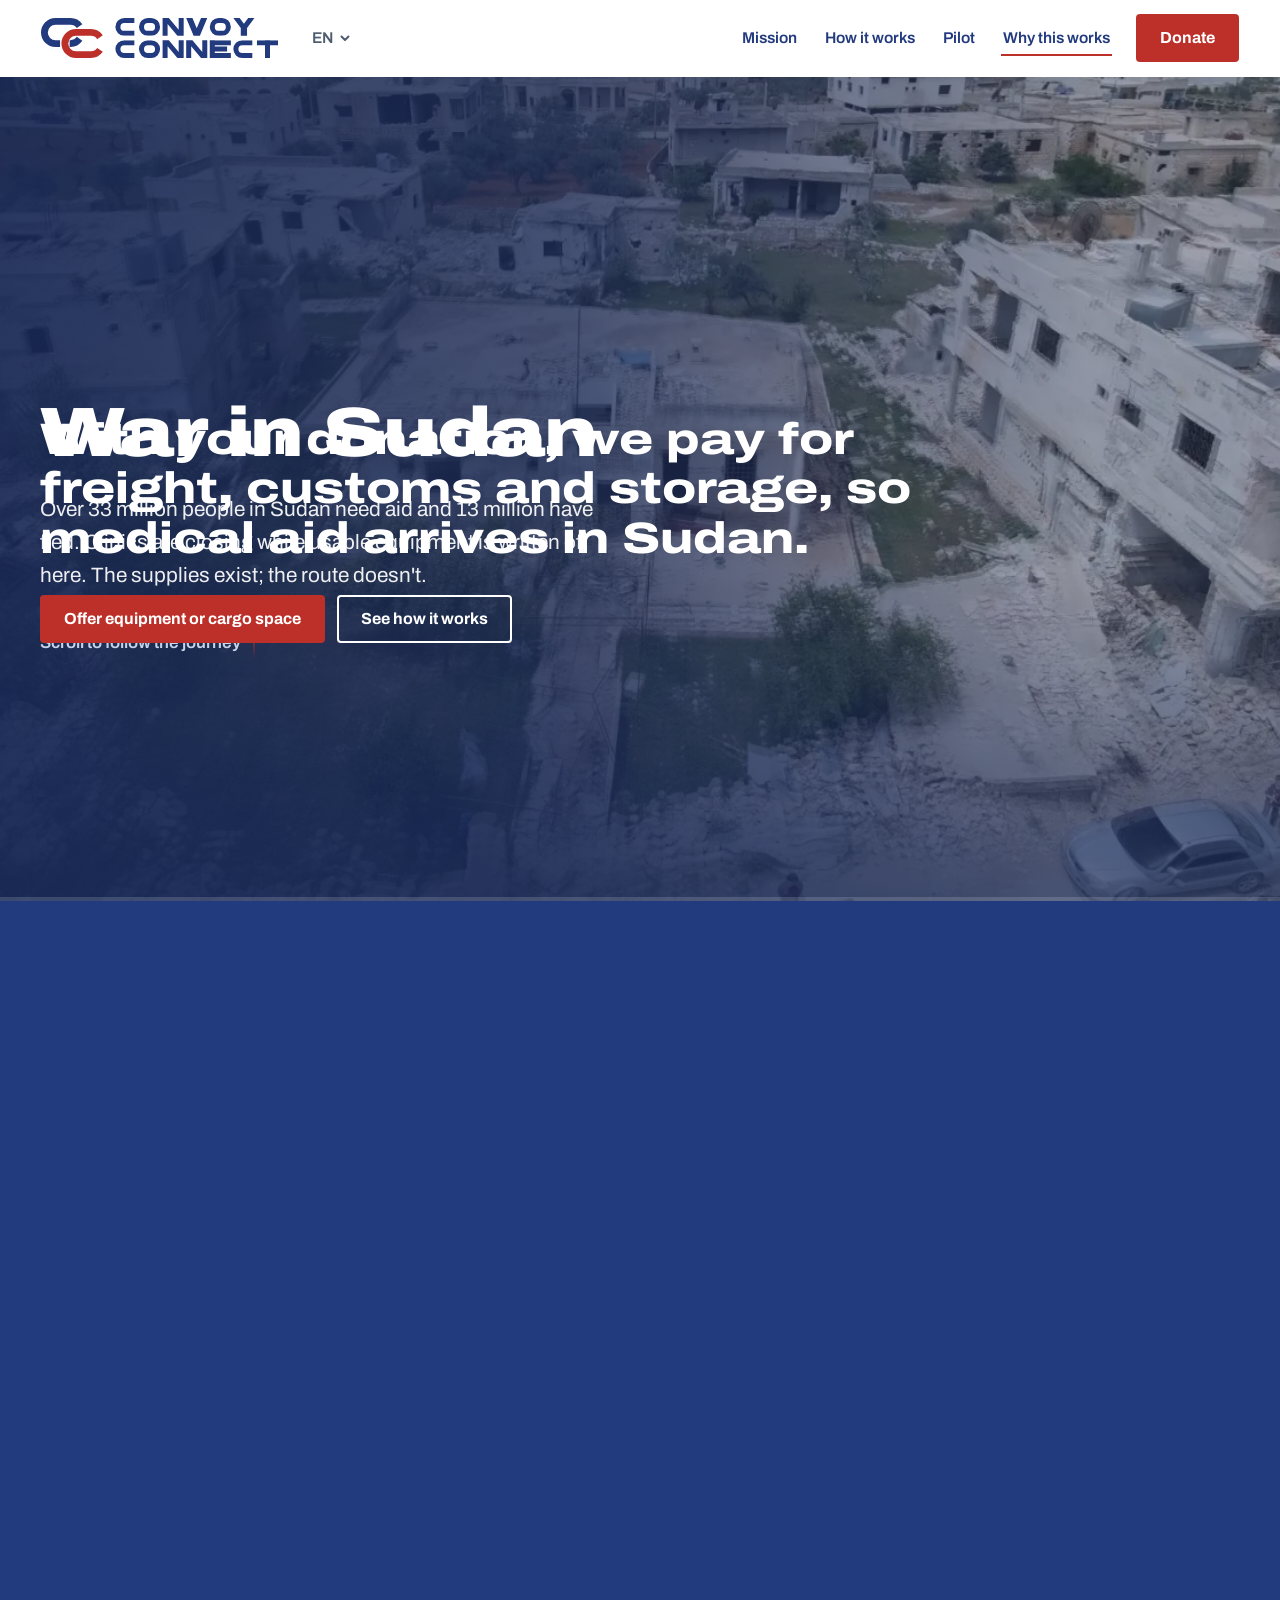
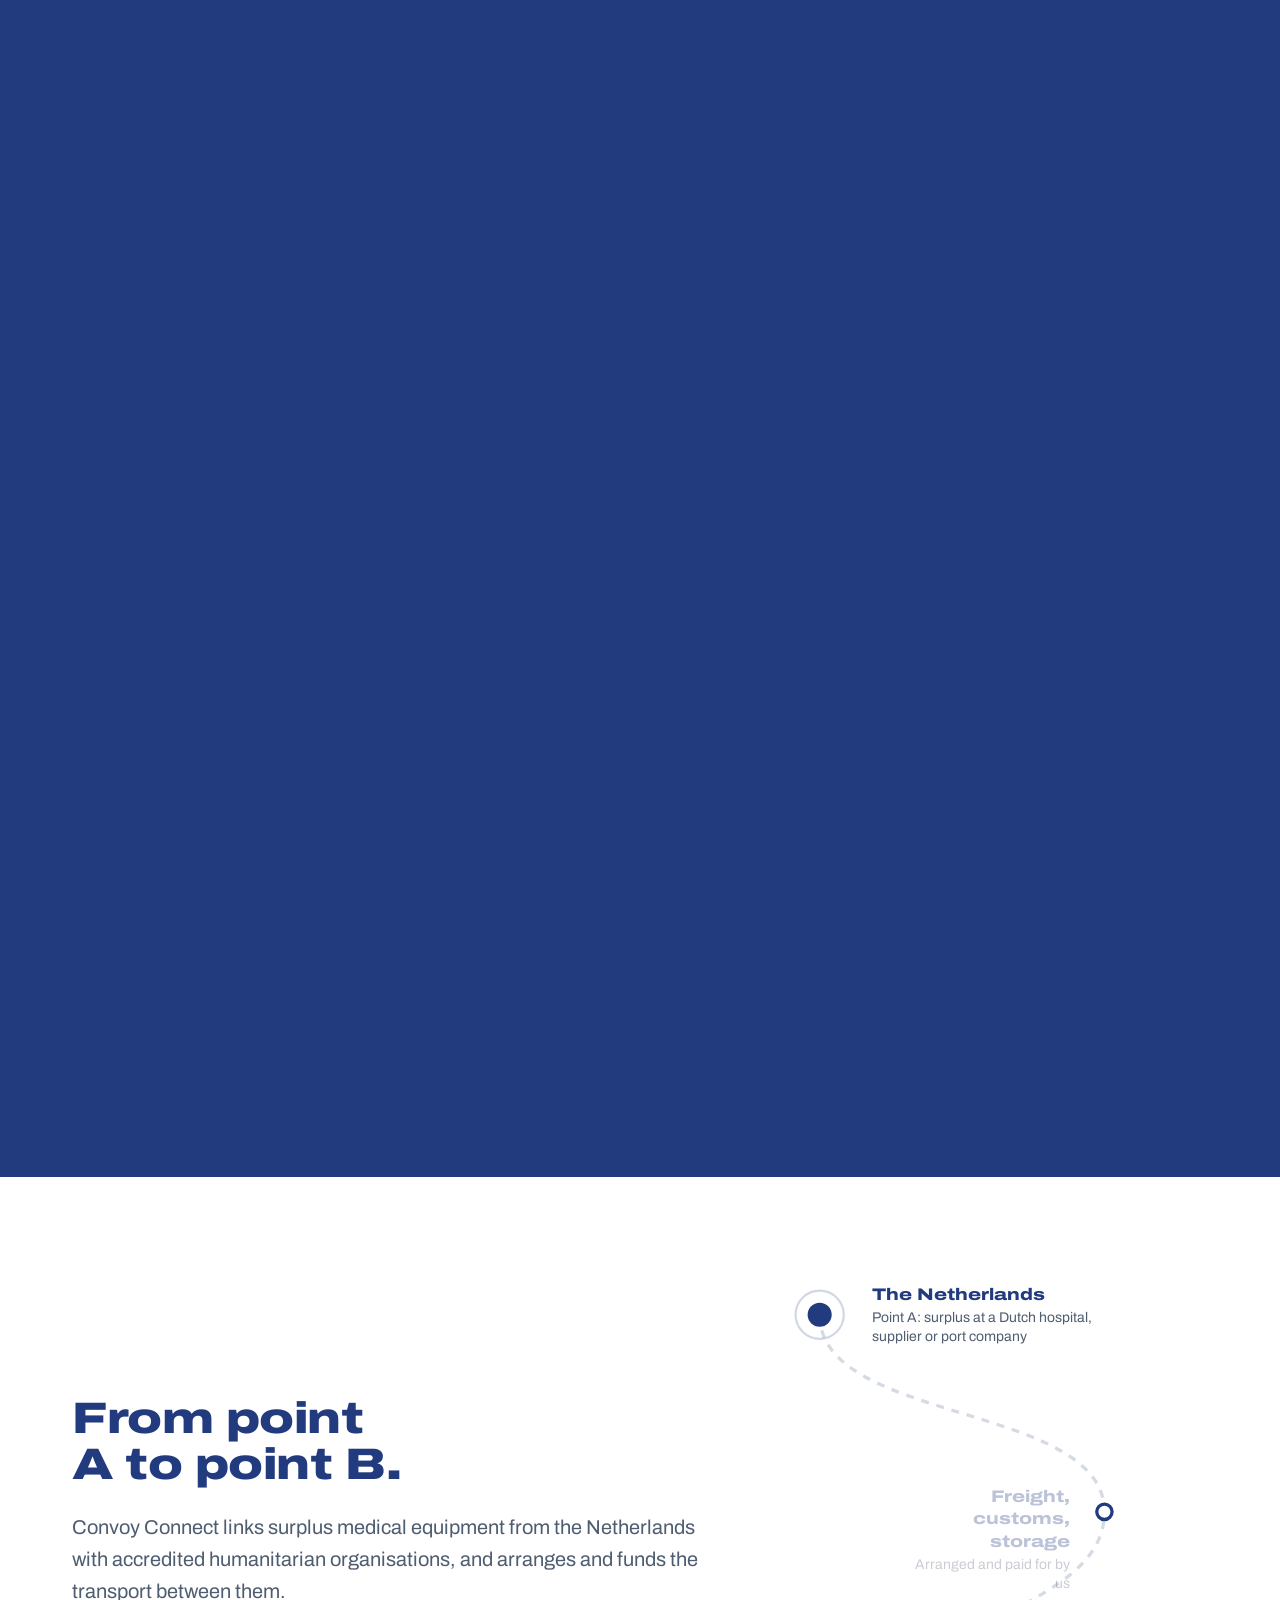
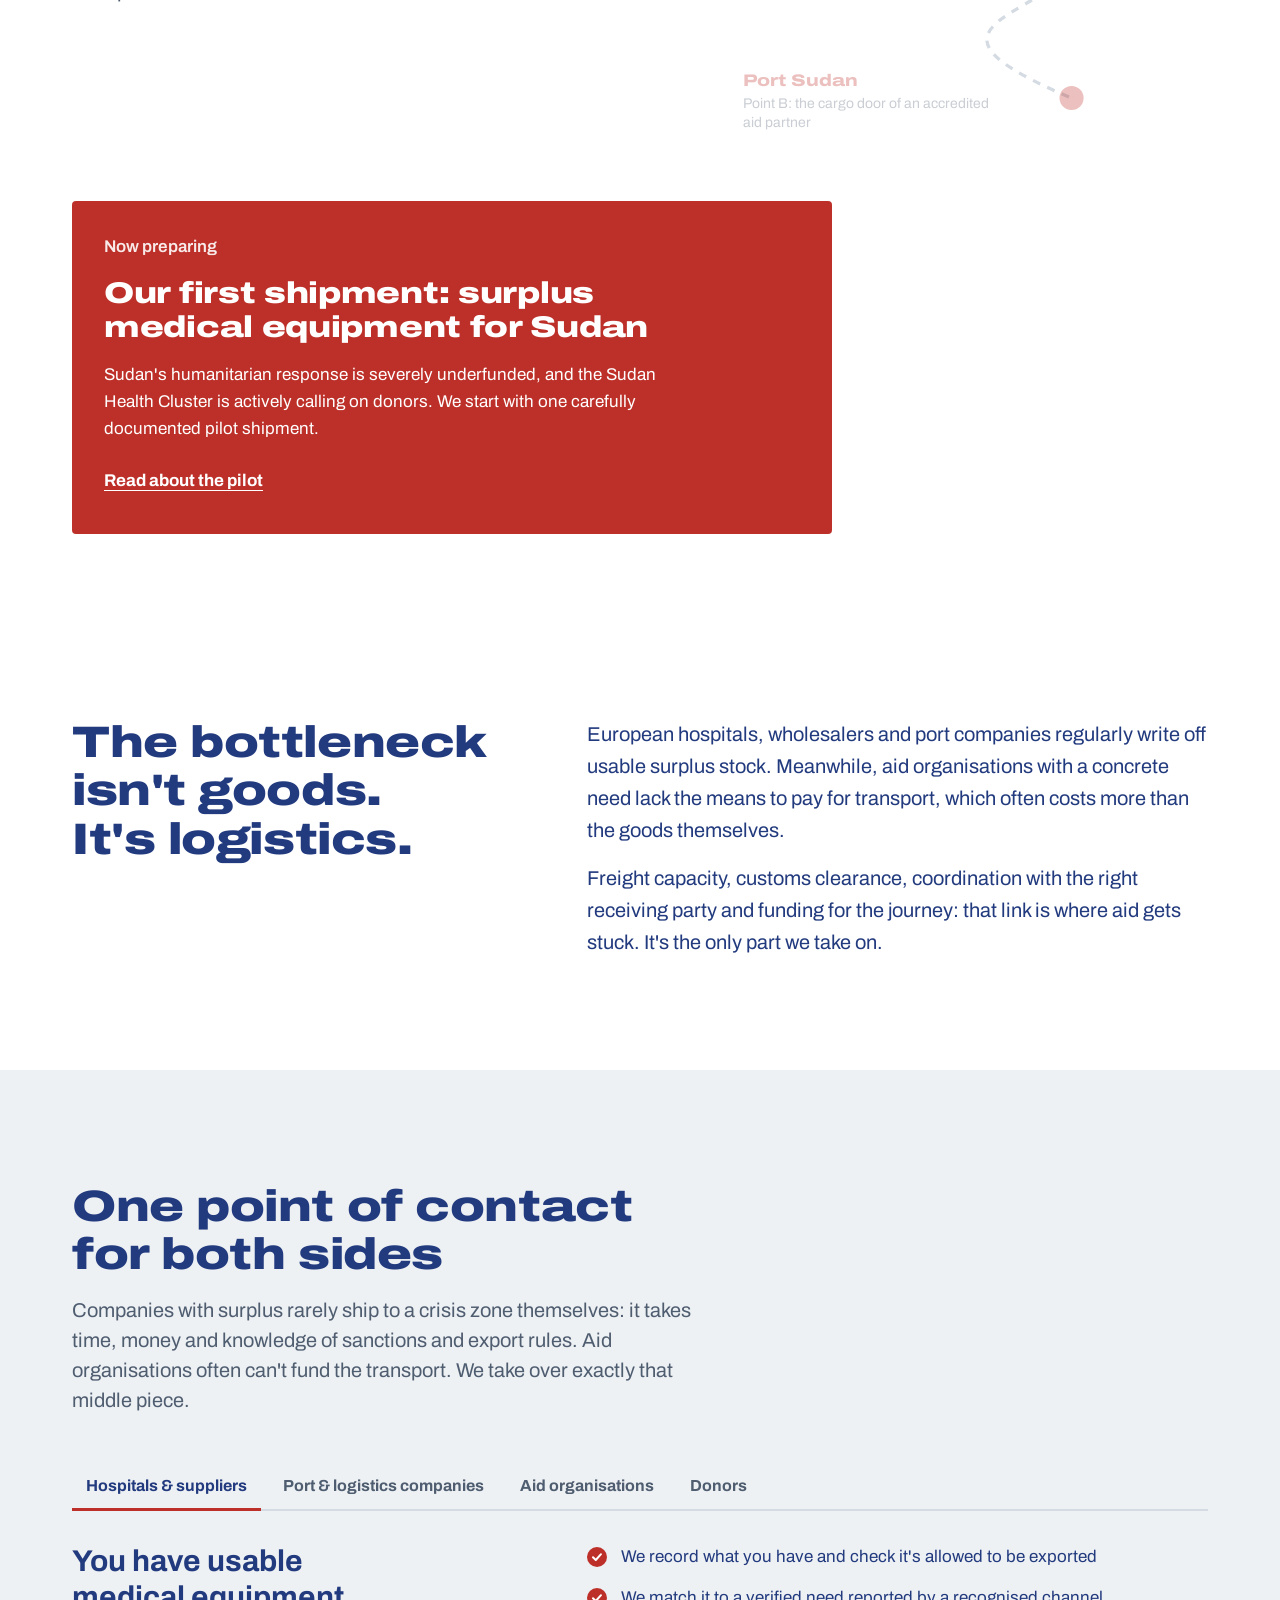
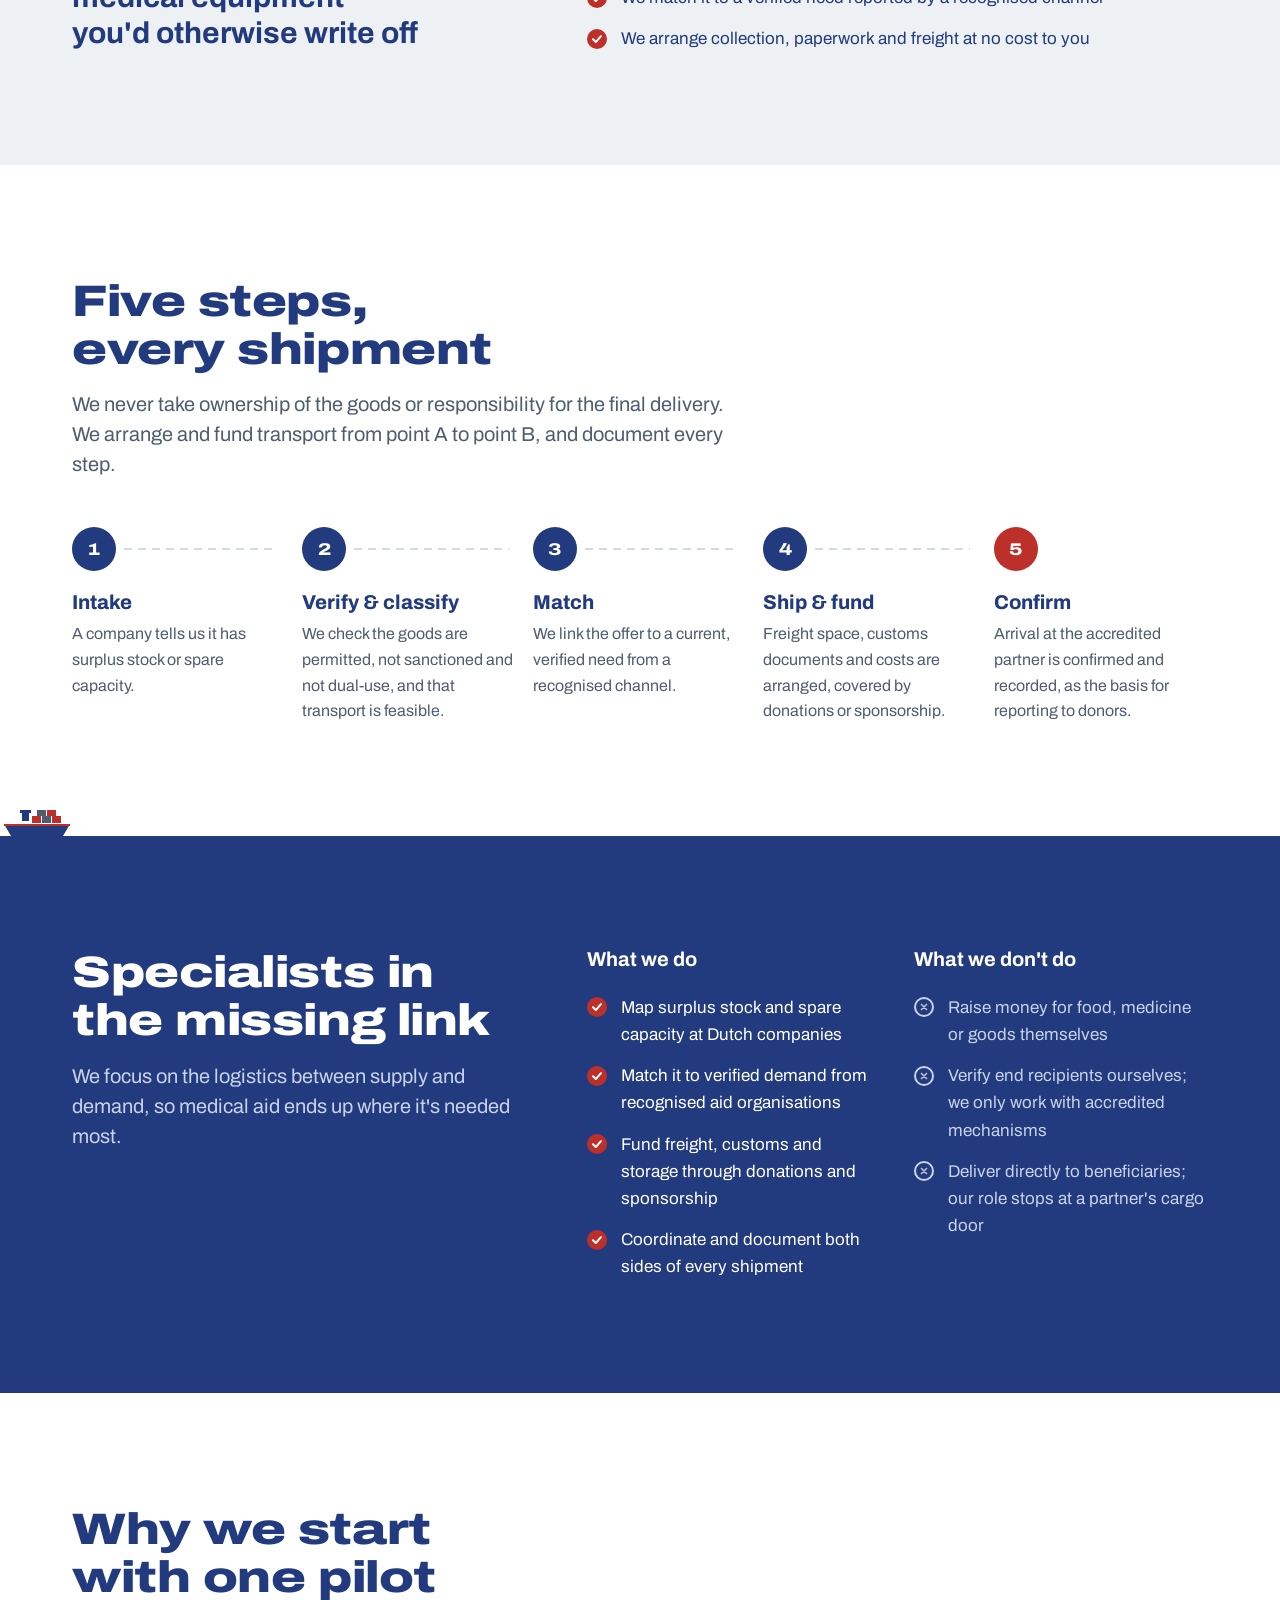
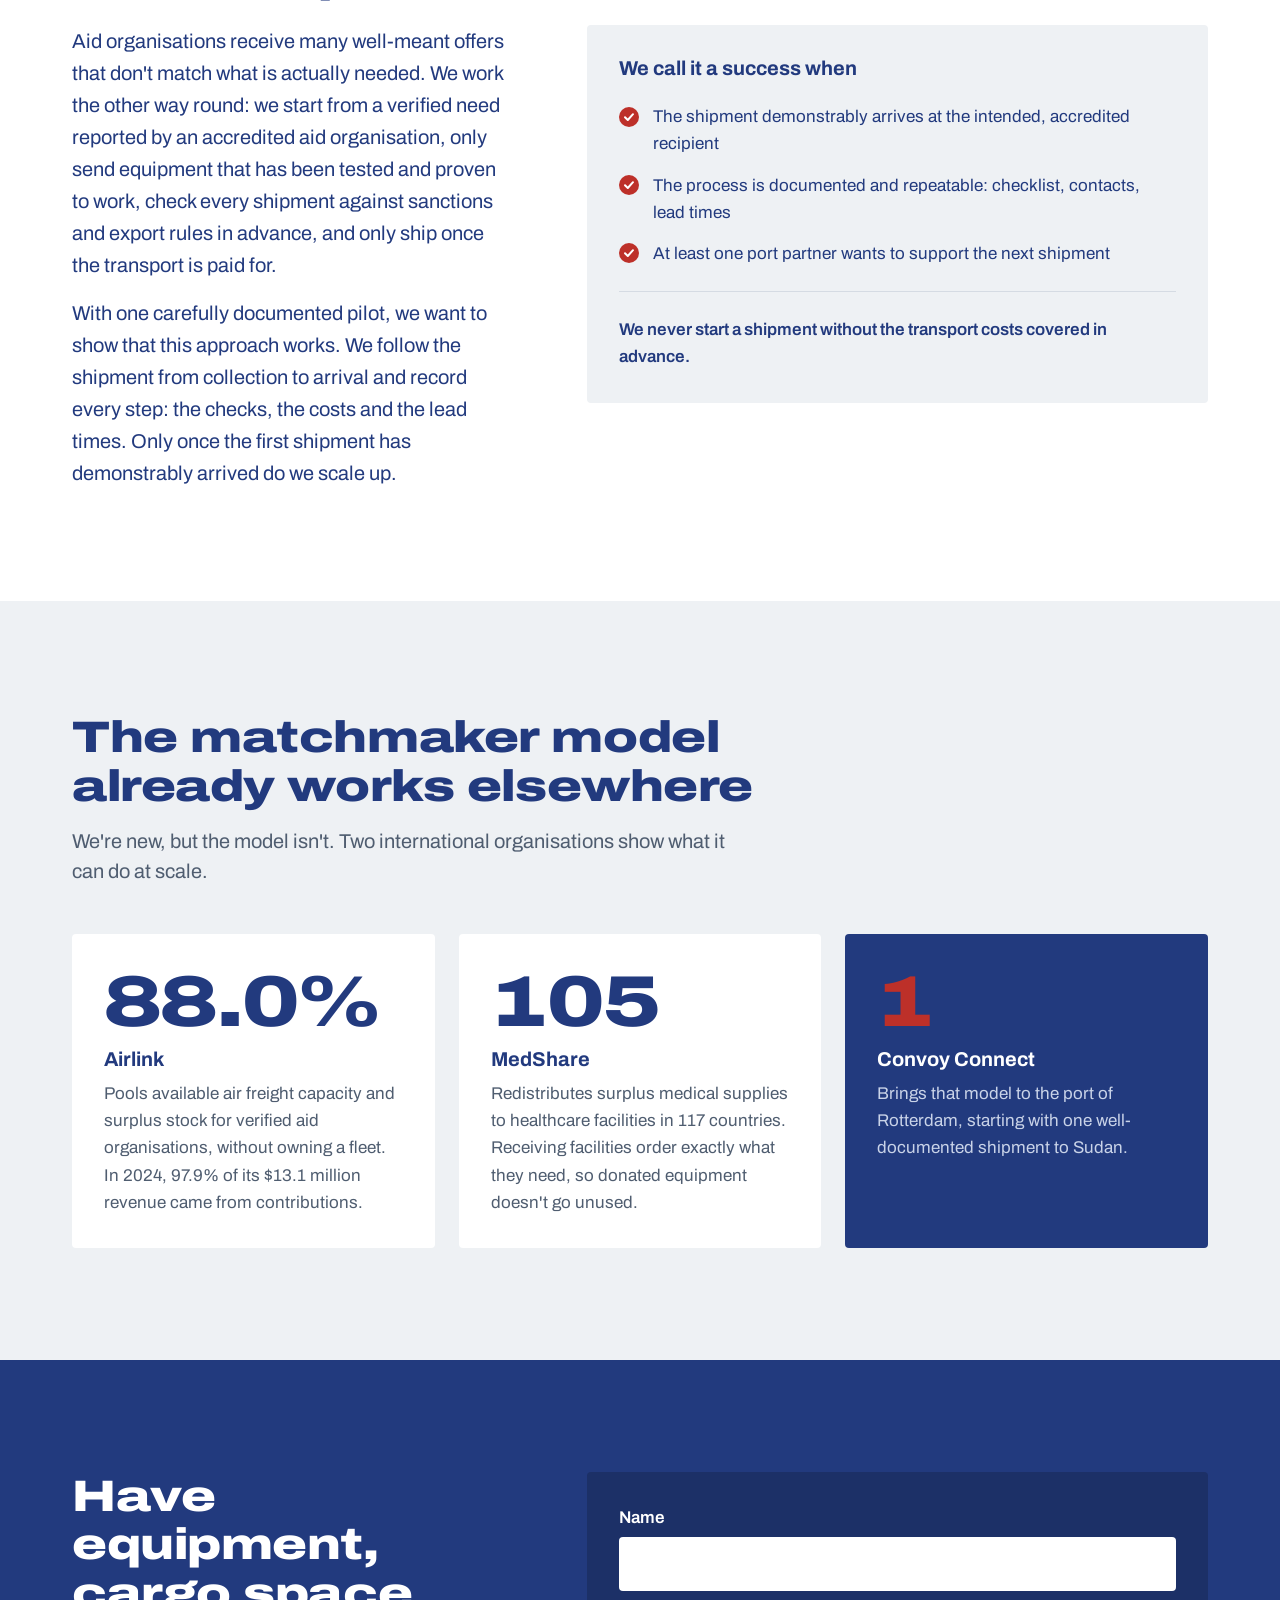
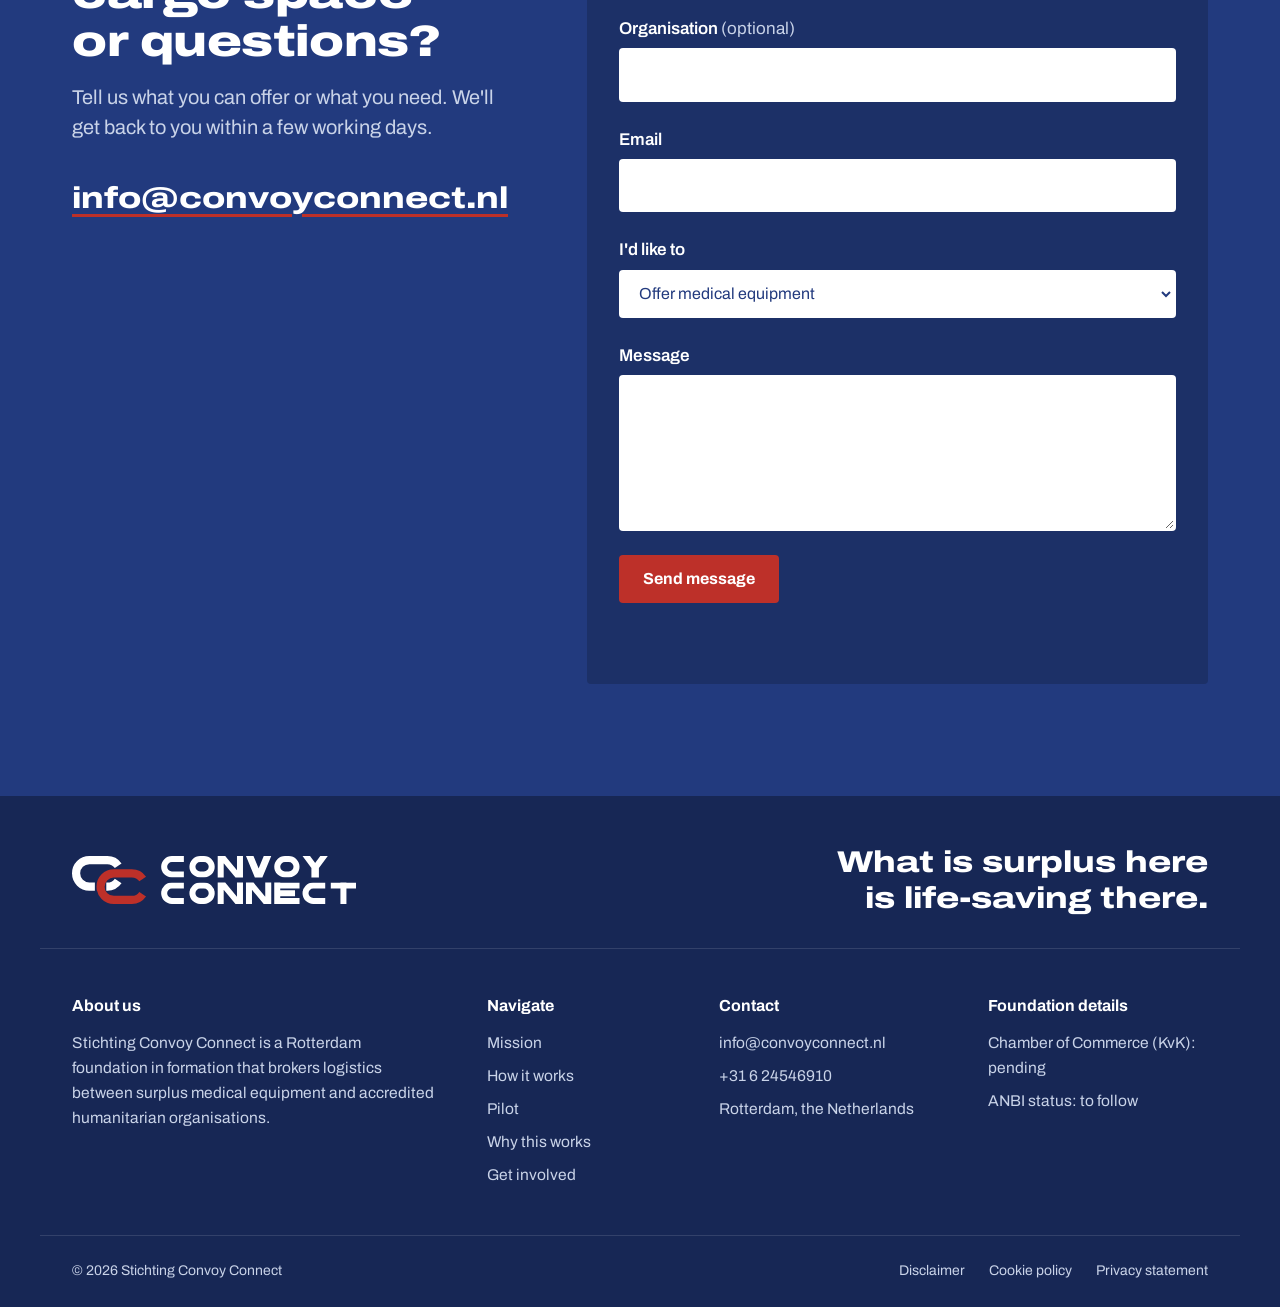
==== index.html @ efbbbba0 "Pages: cache-bust favicon" ====
<!doctype html>
<html lang="en">
<head>
  <meta charset="utf-8">
  <meta name="viewport" content="width=device-width, initial-scale=1">
  <title>Convoy Connect | Humanitarian logistics matchmaker</title>
  <meta name="description" content="Stichting Convoy Connect connects surplus medical equipment from Rotterdam with accredited humanitarian organisations, and arranges and funds the transport in between.">
  <link rel="icon" type="image/svg+xml" href="logo/favicon.svg?v=2">
  <link rel="icon" type="image/png" href="logo/favicon.png?v=2">
  <link rel="apple-touch-icon" href="logo/favicon.png?v=2">
  <link rel="preconnect" href="https://fonts.googleapis.com">
  <link rel="preconnect" href="https://fonts.gstatic.com" crossorigin>
  <link href="https://fonts.googleapis.com/css2?family=Archivo:wdth,wght@62..125,300..900&display=swap" rel="stylesheet">
  <link rel="stylesheet" href="styles.css?v=6">
</head>
<body>
  <a class="skip-link" href="#main" data-i18n="skip">Skip to content</a>

  <header class="site-header" id="top">
    <div class="container site-header__inner">
      <a href="#top" class="brand" aria-label="Convoy Connect, back to top">
        <img src="logo/logo.svg" alt="Convoy Connect" width="1326" height="224">
      </a>
      <div class="lang-menu">
        <button type="button" class="lang-menu__btn" aria-haspopup="true" aria-expanded="false" aria-controls="lang-list">
          <span class="sr-only">Language: </span><span class="lang-menu__current">EN</span>
          <svg aria-hidden="true" width="12" height="12" viewBox="0 0 12 12" fill="none" stroke="currentColor" stroke-width="2" stroke-linecap="round" stroke-linejoin="round"><path d="M2.5 4.5 6 8l3.5-3.5"/></svg>
        </button>
        <ul class="lang-menu__list" id="lang-list" hidden>
          <li><button type="button" class="lang__btn" data-lang="en" lang="en" aria-pressed="true">English</button></li>
          <li><button type="button" class="lang__btn" data-lang="nl" lang="nl" aria-pressed="false">Nederlands</button></li>
          <li><button type="button" class="lang__btn" data-lang="fr" lang="fr" aria-pressed="false">Français</button></li>
        </ul>
      </div>
      <nav class="nav" id="site-nav" aria-label="Main">
        <ul class="nav__list">
          <li><a href="#mission" data-i18n="nav.mission">Mission</a></li>
          <li><a href="#how" data-i18n="nav.how">How it works</a></li>
          <li><a href="#pilot" data-i18n="nav.pilot">Pilot</a></li>
          <li><a href="#why" data-i18n="nav.why">Why this works</a></li>
        </ul>
      </nav>
      <a href="#contact" class="btn btn--red site-header__cta" data-i18n="nav.donate" data-form-type="3">Donate</a>
      <button type="button" class="nav-toggle" aria-controls="site-nav" aria-expanded="false">
        <span class="sr-only" data-i18n="nav.menu">Menu</span>
        <svg aria-hidden="true" width="24" height="24" viewBox="0 0 24 24" fill="none" stroke="currentColor" stroke-width="2" stroke-linecap="round"><path d="M4 7h16M4 12h16M4 17h16"/></svg>
      </button>
    </div>
  </header>

  <main id="main">
    <!-- Scroll-driven video hero: scrolling plays the drone footage forward -->
    <section class="vhero is-static" aria-labelledby="vhero-title">
      <div class="vhero__stage">
        <canvas class="vhero__canvas" aria-hidden="true"></canvas>
        <img class="vhero__poster" src="hero/hero-000.webp" alt="" width="1280" height="720" fetchpriority="high">
        <div class="vhero__shade" aria-hidden="true"></div>

        <div class="container vhero__panels">
          <div class="vhero__panel" data-from="0" data-to="0.46">
            <h1 class="vhero__title" id="vhero-title">
              <span class="vhero__bold" data-i18n="hero.bold">War in Sudan</span>
            </h1>
            <p class="vhero__lead" data-i18n="hero.intro">Over 33 million people in Sudan need aid and 13 million have fled. Clinics are closing while usable equipment is written off here. The supplies exist; the route doesn't.</p>
            <p class="vhero__cue" data-i18n="hero.cue">Scroll to follow the journey</p>
          </div>
          <div class="vhero__panel" data-from="0.54" data-to="1.01">
            <p class="vhero__statement" data-i18n="hero.s3">With your donation, we pay for freight, customs and storage, so medical aid arrives in Sudan.</p>
            <div class="hero__actions">
              <a href="#contact" class="btn btn--red" data-i18n="hero.cta1">Offer equipment or cargo space</a>
              <a href="#how" class="btn btn--light" data-i18n="hero.cta2">See how it works</a>
            </div>
          </div>
        </div>

        <div class="vhero__progress" aria-hidden="true"><span></span></div>
      </div>
    </section>

    <!-- Route -->
    <section class="hero">
      <div class="container hero__grid">
        <div class="hero__copy">
          <h2 class="hero__title" data-i18n="hero.routeTitle">From point A to point B.</h2>
          <p class="hero__lead" data-i18n="hero.lead">Convoy Connect links surplus medical equipment from the Netherlands with accredited humanitarian organisations, and arranges and funds the transport between them.</p>
        </div>

        <figure class="route" aria-labelledby="route-caption">
          <svg class="route__svg" viewBox="0 0 420 460" role="img" aria-hidden="true">
            <path class="route__path" pathLength="1" d="M70 60 C 70 160, 330 140, 330 240 S 110 330, 300 410"/>
            <path class="route__path route__path--live" pathLength="1" d="M70 60 C 70 160, 330 140, 330 240 S 110 330, 300 410"/>
            <g class="route__node route__node--a"><circle cx="70" cy="60" r="11"/><circle cx="70" cy="60" r="22" class="route__halo"/></g>
            <g class="route__node route__node--mid"><circle cx="330" cy="240" r="7"/></g>
            <g class="route__node route__node--b"><circle cx="300" cy="410" r="11"/><circle cx="300" cy="410" r="22" class="route__halo"/></g>
          </svg>
          <div class="route__label route__label--a">
            <strong data-i18n="route.aTitle">The Netherlands</strong>
            <span data-i18n="route.a">Point A: surplus at a Dutch hospital, supplier or port company</span>
          </div>
          <div class="route__label route__label--mid">
            <strong data-i18n="route.midTitle">Freight, customs, storage</strong>
            <span data-i18n="route.mid">Arranged and paid for by us</span>
          </div>
          <div class="route__label route__label--b">
            <strong>Port Sudan</strong>
            <span data-i18n="route.b">Point B: the cargo door of an accredited aid partner</span>
          </div>
          <figcaption id="route-caption" class="sr-only" data-i18n="route.caption">Route from the Netherlands to Port Sudan. Convoy Connect arranges freight, customs and storage between the two points.</figcaption>
        </figure>
      </div>

      <div class="container">
        <article class="feature-card">
          <p class="feature-card__kicker" data-i18n="feature.kicker">Now preparing</p>
          <h2 class="feature-card__title" data-i18n="feature.title">Our first shipment: surplus medical equipment for Sudan</h2>
          <p data-i18n="feature.body">Sudan's humanitarian response is severely underfunded, and the Sudan Health Cluster is actively calling on donors. We start with one carefully documented pilot shipment.</p>
          <a href="#pilot" class="feature-card__link" data-i18n="feature.link">Read about the pilot</a>
        </article>
      </div>
    </section>

    <!-- Problem / mission -->
    <section class="section" id="mission">
      <div class="container split">
        <div>
          <h2 class="h2" data-i18n="mission.title">The bottleneck isn't goods. It's logistics.</h2>
        </div>
        <div class="prose">
          <p data-i18n="mission.p1">European hospitals, wholesalers and port companies regularly write off usable surplus stock. Meanwhile, aid organisations with a concrete need lack the means to pay for transport, which often costs more than the goods themselves.</p>
          <p data-i18n="mission.p2">Freight capacity, customs clearance, coordination with the right receiving party and funding for the journey: that link is where aid gets stuck. It's the only part we take on.</p>
        </div>
      </div>
    </section>

    <!-- Audiences (tabs, like the reference's service tabs) -->
    <section class="section section--fog" id="who">
      <div class="container">
        <h2 class="h2" data-i18n="who.title">One point of contact for both sides</h2>
        <p class="section__intro" data-i18n="who.intro">Companies with surplus rarely ship to a crisis zone themselves: it takes time, money and knowledge of sanctions and export rules. Aid organisations often can't fund the transport. We take over exactly that middle piece.</p>

        <div class="tabs">
          <div class="tabs__list" role="tablist" aria-label="Who we work with">
            <button type="button" role="tab" id="tab-supply" aria-controls="panel-supply" aria-selected="true" data-i18n="who.tab1">Hospitals &amp; suppliers</button>
            <button type="button" role="tab" id="tab-port" aria-controls="panel-port" aria-selected="false" tabindex="-1" data-i18n="who.tab2">Port &amp; logistics companies</button>
            <button type="button" role="tab" id="tab-aid" aria-controls="panel-aid" aria-selected="false" tabindex="-1" data-i18n="who.tab3">Aid organisations</button>
            <button type="button" role="tab" id="tab-donor" aria-controls="panel-donor" aria-selected="false" tabindex="-1" data-i18n="who.tab4">Donors</button>
          </div>

          <div class="tabs__panel" role="tabpanel" id="panel-supply" aria-labelledby="tab-supply">
            <div class="panel">
              <h3 data-i18n="who.p1Title">You have usable medical equipment you'd otherwise write off</h3>
              <ul class="checklist">
                <li data-i18n="who.p1a">We record what you have and check it's allowed to be exported</li>
                <li data-i18n="who.p1b">We match it to a verified need reported by a recognised channel</li>
                <li data-i18n="who.p1c">We arrange collection, paperwork and freight at no cost to you</li>
              </ul>
            </div>
          </div>
          <div class="tabs__panel" role="tabpanel" id="panel-port" aria-labelledby="tab-port" hidden>
            <div class="panel">
              <h3 data-i18n="who.p2Title">You have unused cargo space, storage or customs capacity</h3>
              <ul class="checklist">
                <li data-i18n="who.p2a">Contribute freight space, storage or customs handling in kind instead of invoicing</li>
                <li data-i18n="who.p2b">Sponsor the transport costs of a specific, documented shipment</li>
                <li data-i18n="who.p2c">Receive a confirmed arrival report you can share with your stakeholders</li>
              </ul>
            </div>
          </div>
          <div class="tabs__panel" role="tabpanel" id="panel-aid" aria-labelledby="tab-aid" hidden>
            <div class="panel">
              <h3 data-i18n="who.p3Title">You're an accredited organisation with a concrete need</h3>
              <ul class="checklist">
                <li data-i18n="who.p3a">Tell us what equipment you need; supply follows real demand, not the other way round</li>
                <li data-i18n="who.p3b">We cover freight, customs documents and storage up to your cargo door</li>
                <li data-i18n="who.p3c">You stay in charge of distribution to beneficiaries</li>
              </ul>
            </div>
          </div>
          <div class="tabs__panel" role="tabpanel" id="panel-donor" aria-labelledby="tab-donor" hidden>
            <div class="panel">
              <h3 data-i18n="who.p4Title">You want your gift to move aid that already exists</h3>
              <ul class="checklist">
                <li data-i18n="who.p4a">Your donation pays for transport and coordination only, never for purchasing goods</li>
                <li data-i18n="who.p4b">Every shipment is documented, from intake to confirmed arrival</li>
                <li data-i18n="who.p4c">We will apply for ANBI status so gifts become tax-deductible</li>
              </ul>
            </div>
          </div>
        </div>
      </div>
    </section>

    <!-- Process -->
    <section class="section" id="how">
      <div class="container">
        <h2 class="h2" data-i18n="how.title">Five steps, every shipment</h2>
        <p class="section__intro" data-i18n="how.intro">We never take ownership of the goods or responsibility for the final delivery. We arrange and fund transport from point A to point B, and document every step.</p>
        <ol class="steps">
          <li class="step">
            <h3 data-i18n="how.s1t">Intake</h3>
            <p data-i18n="how.s1">A company tells us it has surplus stock or spare capacity.</p>
          </li>
          <li class="step">
            <h3 data-i18n="how.s2t">Verify &amp; classify</h3>
            <p data-i18n="how.s2">We check the goods are permitted, not sanctioned and not dual-use, and that transport is feasible.</p>
          </li>
          <li class="step">
            <h3 data-i18n="how.s3t">Match</h3>
            <p data-i18n="how.s3">We link the offer to a current, verified need from a recognised channel.</p>
          </li>
          <li class="step">
            <h3 data-i18n="how.s4t">Ship &amp; fund</h3>
            <p data-i18n="how.s4">Freight space, customs documents and costs are arranged, covered by donations or sponsorship.</p>
          </li>
          <li class="step">
            <h3 data-i18n="how.s5t">Confirm</h3>
            <p data-i18n="how.s5">Arrival at the accredited partner is confirmed and recorded, as the basis for reporting to donors.</p>
          </li>
        </ol>
      </div>
      <!-- a small cargo ship sails along the waterline into the next section; purely decorative -->
      <div class="shipline" aria-hidden="true">
        <svg class="shipline__ship" viewBox="0 0 72 30" width="72" height="30">
          <rect x="22" y="2" width="7" height="9" fill="#223A7E"/>
          <rect x="20" y="0" width="11" height="3" fill="#223A7E"/>
          <rect x="32" y="6" width="9" height="7" fill="#BD3029"/>
          <rect x="42" y="6" width="9" height="7" fill="#4F5D70"/>
          <rect x="52" y="6" width="9" height="7" fill="#BD3029"/>
          <rect x="37" y="0" width="9" height="6" fill="#4F5D70"/>
          <rect x="47" y="0" width="9" height="6" fill="#BD3029"/>
          <path d="M4 14H70L63 26H11Z" fill="#223A7E"/>
          <rect x="4" y="14" width="66" height="2" fill="#BD3029"/>
        </svg>
      </div>
    </section>

    <!-- Boundaries -->
    <section class="section section--navy" id="boundaries">
      <div class="container split">
        <div>
          <h2 class="h2" data-i18n="bound.title">Specialists in the missing link</h2>
          <p class="section__intro" data-i18n="bound.intro">We focus on the logistics between supply and demand, so medical aid ends up where it's needed most.</p>
        </div>
        <div class="do-dont">
          <div>
            <h3 data-i18n="bound.doTitle">What we do</h3>
            <ul class="checklist checklist--light">
              <li data-i18n="bound.do1">Map surplus stock and spare capacity at Dutch companies</li>
              <li data-i18n="bound.do2">Match it to verified demand from recognised aid organisations</li>
              <li data-i18n="bound.do3">Fund freight, customs and storage through donations and sponsorship</li>
              <li data-i18n="bound.do4">Coordinate and document both sides of every shipment</li>
            </ul>
          </div>
          <div>
            <h3 data-i18n="bound.dontTitle">What we don't do</h3>
            <ul class="crosslist">
              <li data-i18n="bound.dont1">Raise money for food, medicine or goods themselves</li>
              <li data-i18n="bound.dont2">Verify end recipients ourselves; we only work with accredited mechanisms</li>
              <li data-i18n="bound.dont3">Deliver directly to beneficiaries; our role stops at a partner's cargo door</li>
            </ul>
          </div>
        </div>
      </div>
    </section>

    <!-- Pilot -->
    <section class="section" id="pilot">
      <div class="container split">
        <div>
          <h2 class="h2" data-i18n="pilot.title">Why we start with one pilot</h2>
          <div class="prose">
            <p data-i18n="pilot.p1">Aid organisations receive many well-meant offers that don't match what is actually needed. We work the other way round: we start from a verified need reported by an accredited aid organisation, only send equipment that has been tested and proven to work, check every shipment against sanctions and export rules in advance, and only ship once the transport is paid for.</p>
            <p data-i18n="pilot.p2">With one carefully documented pilot, we want to show that this approach works. We follow the shipment from collection to arrival and record every step: the checks, the costs and the lead times. Only once the first shipment has demonstrably arrived do we scale up.</p>
          </div>
        </div>
        <div class="criteria">
          <h3 data-i18n="pilot.critTitle">We call it a success when</h3>
          <ul class="checklist">
            <li data-i18n="pilot.c1">The shipment demonstrably arrives at the intended, accredited recipient</li>
            <li data-i18n="pilot.c2">The process is documented and repeatable: checklist, contacts, lead times</li>
            <li data-i18n="pilot.c3">At least one port partner wants to support the next shipment</li>
          </ul>
          <p class="criteria__note" data-i18n="pilot.note">We never start a shipment without the transport costs covered in advance.</p>
        </div>
      </div>
    </section>

    <!-- Why it works / benchmarks -->
    <section class="section section--fog" id="why">
      <div class="container">
        <h2 class="h2" data-i18n="why.title">The matchmaker model already works elsewhere</h2>
        <p class="section__intro" data-i18n="why.intro">We're new, but the model isn't. Two international organisations show what it can do at scale.</p>
        <div class="proof">
          <article class="proof__item">
            <p class="proof__figure" data-count="97.9" data-decimals="1" data-suffix="%">97.9%</p>
            <h3>Airlink</h3>
            <p data-i18n="why.airlink">Pools available air freight capacity and surplus stock for verified aid organisations, without owning a fleet. In 2024, 97.9% of its $13.1 million revenue came from contributions.</p>
          </article>
          <article class="proof__item">
            <p class="proof__figure" data-count="117">117</p>
            <h3>MedShare</h3>
            <p data-i18n="why.medshare">Redistributes surplus medical supplies to healthcare facilities in 117 countries. Receiving facilities order exactly what they need, so donated equipment doesn't go unused.</p>
          </article>
          <article class="proof__item proof__item--accent">
            <p class="proof__figure" data-count="1">1</p>
            <h3 data-i18n="why.usTitle">Convoy Connect</h3>
            <p data-i18n="why.us">Brings that model to the port of Rotterdam, starting with one well-documented shipment to Sudan.</p>
          </article>
        </div>
      </div>
    </section>

    <!-- Contact -->
    <section class="section section--navy" id="contact">
      <div class="container split">
        <div>
          <h2 class="h2" data-i18n="contact.title">Have equipment, cargo space or questions?</h2>
          <p class="section__intro" data-i18n="contact.intro">Tell us what you can offer or what you need. We'll get back to you within a few working days.</p>
          <p class="contact__direct"><a href="mailto:info@convoyconnect.nl">info@convoyconnect.nl</a></p>
        </div>

        <form class="form" id="contact-form" novalidate>
          <div class="field">
            <label for="f-name" data-i18n="form.name">Name</label>
            <input id="f-name" name="name" type="text" autocomplete="name" required aria-describedby="f-name-err">
            <p class="field__error" id="f-name-err" data-i18n="form.nameErr" hidden>Enter your name so we know who to reply to.</p>
          </div>
          <div class="field">
            <label for="f-org"><span data-i18n="form.org">Organisation</span> <span class="field__optional" data-i18n="form.optional">(optional)</span></label>
            <input id="f-org" name="organisation" type="text" autocomplete="organization">
          </div>
          <div class="field">
            <label for="f-email" data-i18n="form.email">Email</label>
            <input id="f-email" name="email" type="email" autocomplete="email" required aria-describedby="f-email-err">
            <p class="field__error" id="f-email-err" data-i18n="form.emailErr" hidden>Enter an email address.</p>
          </div>
          <div class="field">
            <label for="f-type" data-i18n="form.type">I'd like to</label>
            <select id="f-type" name="type">
              <option data-i18n="form.t1">Offer medical equipment</option>
              <option data-i18n="form.t2">Offer cargo space, storage or customs handling</option>
              <option data-i18n="form.t3">Report a need as an aid organisation</option>
              <option data-i18n="form.t4">Donate or sponsor a shipment</option>
              <option data-i18n="form.t5">Ask something else</option>
            </select>
          </div>
          <div class="field">
            <label for="f-msg" data-i18n="form.msg">Message</label>
            <textarea id="f-msg" name="message" rows="5" required aria-describedby="f-msg-err"></textarea>
            <p class="field__error" id="f-msg-err" data-i18n="form.msgErr" hidden>Add a short message describing what you can offer or need.</p>
          </div>
          <button type="submit" class="btn btn--red" data-i18n="form.submit">Send message</button>
          <p class="form__status" role="status" aria-live="polite"></p>
        </form>
      </div>
    </section>
  </main>

  <footer class="site-footer">
    <div class="container site-footer__top">
      <img class="site-footer__logo" src="logo/logo-white.svg" alt="Convoy Connect" width="1326" height="224" loading="lazy">
      <p class="site-footer__tagline" data-i18n="footer.tagline">What is surplus here is life-saving there.</p>
    </div>
    <div class="container site-footer__grid">
      <div class="site-footer__about">
        <h2 class="site-footer__heading" data-i18n="footer.aboutTitle">About us</h2>
        <p data-i18n="footer.about">Stichting Convoy Connect is a Rotterdam foundation in formation that brokers logistics between surplus medical equipment and accredited humanitarian organisations.</p>
      </div>
      <nav aria-labelledby="footer-nav-title">
        <h2 class="site-footer__heading" id="footer-nav-title" data-i18n="footer.nav">Navigate</h2>
        <ul>
          <li><a href="#mission" data-i18n="nav.mission">Mission</a></li>
          <li><a href="#how" data-i18n="nav.how">How it works</a></li>
          <li><a href="#pilot" data-i18n="nav.pilot">Pilot</a></li>
          <li><a href="#why" data-i18n="nav.why">Why this works</a></li>
          <li><a href="#contact" data-i18n="nav.cta">Get involved</a></li>
        </ul>
      </nav>
      <div>
        <h2 class="site-footer__heading" data-i18n="footer.contact">Contact</h2>
        <ul>
          <li><a href="mailto:info@convoyconnect.nl">info@convoyconnect.nl</a></li>
          <li><a href="tel:+31624546910">+31 6 24546910</a></li>
          <li>Rotterdam, <span data-i18n="footer.nl">the Netherlands</span></li>
        </ul>
      </div>
      <div>
        <h2 class="site-footer__heading" data-i18n="footer.details">Foundation details</h2>
        <ul>
          <li data-i18n="footer.kvk">Chamber of Commerce (KvK): pending</li>
          <li data-i18n="footer.anbi">ANBI status: to follow</li>
        </ul>
      </div>
    </div>
    <div class="container site-footer__bottom">
      <p>&copy; <span id="year">2026</span> Stichting Convoy Connect</p>
      <ul class="site-footer__legal">
        <li><a href="disclaimer.html" data-i18n="footer.disclaimer">Disclaimer</a></li>
        <li><a href="cookiebeleid.html" data-i18n="footer.cookies">Cookie policy</a></li>
        <li><a href="privacyverklaring.html" data-i18n="footer.privacy">Privacy statement</a></li>
      </ul>
    </div>
  </footer>

  <script src="main.js?v=6"></script>
</body>
</html>
---- styles.css ----
/* Convoy Connect: tokens */
:root {
  --red: #BD3029;          /* logo red */
  --red-deep: #BD3029;     /* same red: 5.8:1 with white, so safe for text and buttons */
  --navy: #223A7E;         /* Convoy blue */
  --navy-2: #1C3067;
  --steel: #4F5D70;        /* secondary text, 6.6:1 on white */
  --fog: #EEF1F4;          /* cool section background */
  --line: #D5DBE3;
  --white: #FFFFFF;
  --on-navy-muted: #C9D3E8;

  --font: "Archivo", system-ui, -apple-system, "Segoe UI", sans-serif;
  --wide: 125;             /* matches the logo's extended letterforms */

  --step--1: 0.875rem;
  --step-0: 1.0625rem;
  --step-1: 1.25rem;
  --step-2: clamp(1.5rem, 1.2rem + 1vw, 1.875rem);
  --step-3: clamp(1.875rem, 1.3rem + 2.2vw, 2.75rem);
  --step-4: clamp(2.25rem, 1.2rem + 4.4vw, 4.5rem);

  --space-1: 0.5rem;
  --space-2: 1rem;
  --space-3: 1.5rem;
  --space-4: 2rem;
  --space-5: 3rem;
  --space-6: 4.5rem;
  --space-7: 7rem;

  --radius: 4px;
  --header-h: 76px;
  --ease: cubic-bezier(.2, .7, .2, 1);
}

*, *::before, *::after { box-sizing: border-box; }
html { scroll-behavior: smooth; scroll-padding-top: calc(var(--header-h) + 16px); -webkit-text-size-adjust: 100%; }
body {
  margin: 0;
  font-family: var(--font);
  font-size: var(--step-0);
  line-height: 1.6;
  color: var(--navy);
  background: var(--white);
  font-variation-settings: "wdth" 100;
}
img { max-width: 100%; height: auto; display: block; }
h1, h2, h3 { margin: 0; line-height: 1.1; text-wrap: balance; }
p { margin: 0; }
ul, ol { margin: 0; padding: 0; list-style: none; }
a { color: inherit; }
:focus-visible { outline: 3px solid var(--red); outline-offset: 3px; border-radius: 2px; }

.container { width: 100%; max-width: 1200px; margin-inline: auto; padding-inline: 20px; }
@media (min-width: 768px) { .container { padding-inline: 32px; } }

.sr-only { position: absolute; width: 1px; height: 1px; padding: 0; margin: -1px; overflow: hidden; clip: rect(0 0 0 0); white-space: nowrap; border: 0; }
.skip-link { position: absolute; left: 16px; top: -60px; background: var(--navy); color: var(--white); padding: 10px 16px; z-index: 100; border-radius: var(--radius); }
.skip-link:focus { top: 12px; }

/* Wide display type */
.hero__title, .h2, .feature-card__title, .proof__figure {
  font-variation-settings: "wdth" var(--wide);
  font-weight: 850;
  letter-spacing: -0.01em;
}

/* Buttons */
.btn {
  display: inline-flex; align-items: center; justify-content: center;
  min-height: 48px; padding: 12px 22px;
  font: inherit; font-weight: 700; font-size: 1rem; line-height: 1.2;
  text-decoration: none; border-radius: var(--radius); border: 2px solid transparent;
  cursor: pointer; transition: background-color .18s var(--ease), color .18s var(--ease), border-color .18s var(--ease);
  touch-action: manipulation;
}
.btn--red { background: var(--red-deep); color: var(--white); }
.btn--red:hover { background: var(--navy); }
.section--navy .btn--red:hover { background: var(--white); color: var(--navy); }
.btn--ghost { border-color: var(--navy); color: var(--navy); background: transparent; }
.btn--ghost:hover { background: var(--navy); color: var(--white); }

/* Header bars run wider than the content column: logo further left, menu further right */
.site-header .container { max-width: 1440px; padding-inline: clamp(20px, 3.2vw, 48px); }

/* Language dropdown, next to the logo */
.lang-menu { position: relative; }
.lang-menu__btn {
  display: inline-flex; align-items: center; gap: 6px; min-height: 44px; padding: 0 10px;
  font: inherit; font-size: 0.975rem; font-weight: 600; color: var(--steel);
  background: none; border: 0; border-radius: var(--radius); cursor: pointer;
}
.lang-menu__btn:hover, .lang-menu__btn[aria-expanded="true"] { color: var(--navy); }
.lang-menu__btn svg { transition: transform .2s var(--ease); }
.lang-menu__btn[aria-expanded="true"] svg { transform: rotate(180deg); }
.lang-menu__list {
  position: absolute; top: calc(100% + 6px); left: 0; z-index: 50; min-width: 168px; padding: 6px;
  background: var(--white); border: 1px solid var(--line); border-radius: var(--radius);
  box-shadow: 0 10px 28px rgba(23,39,85,.14);
}
.lang-menu__list[hidden] { display: none; }
.lang__btn {
  display: block; width: 100%; text-align: left; padding: 10px 12px; min-height: 44px;
  font: inherit; font-size: 0.975rem; font-weight: 600; color: var(--navy);
  background: none; border: 0; border-radius: var(--radius); cursor: pointer;
}
.lang__btn:hover { background: var(--fog); }
.lang__btn[aria-pressed="true"] { color: var(--red-deep); }

/* Header */
.site-header {
  position: sticky; top: 0; z-index: 40; background: rgba(255,255,255,.96);
  backdrop-filter: saturate(1.2) blur(8px); border-bottom: 1px solid transparent;
  transition: border-color .2s var(--ease);
}
.site-header.is-scrolled { border-bottom-color: var(--line); }
.site-header__inner { display: flex; align-items: center; gap: var(--space-3); height: var(--header-h); }
.brand img { height: 40px; width: auto; }
.nav { margin-left: auto; }
.nav__list { display: flex; gap: var(--space-3); }
.nav__list a {
  text-decoration: none; font-weight: 600; font-size: 0.975rem; padding: 10px 2px;
  background: linear-gradient(var(--red), var(--red)) no-repeat left bottom / 0 2px;
  transition: background-size .2s var(--ease);
}
.nav__list a:hover, .nav__list a[aria-current="true"] { background-size: 100% 2px; }
.nav-toggle {
  display: none; margin-left: auto; width: 48px; height: 48px; border: 0; background: none;
  color: var(--navy); cursor: pointer; border-radius: var(--radius);
}

@media (max-width: 1023px) {
  .nav-toggle { display: inline-flex; align-items: center; justify-content: center; }
  .site-header__cta { display: none; }
  .nav {
    position: absolute; left: 0; right: 0; top: 100%; background: var(--white);
    border-bottom: 1px solid var(--line); display: none;
  }
  .nav.is-open { display: block; }
  .nav__list { flex-direction: column; gap: 0; padding: var(--space-1) 20px var(--space-3); }
  .nav__list a { display: block; padding: 14px 0; border-bottom: 1px solid var(--fog); background: none; }
  .brand img { height: 38px; }
}

/* Video hero: a tall section whose stage stays pinned while scrolling scrubs the footage */
.vhero { position: relative; height: 300vh; background: var(--navy); }
.vhero__stage {
  position: sticky; top: var(--header-h); height: calc(100vh - var(--header-h)); height: calc(100svh - var(--header-h));
  overflow: hidden; color: var(--white);
}
.vhero__canvas, .vhero__poster { position: absolute; inset: 0; width: 100%; height: 100%; object-fit: cover; }
.vhero__poster { z-index: 0; }
.vhero__canvas { z-index: 1; }
.vhero__shade {
  position: absolute; inset: 0; z-index: 2;
  background:
    linear-gradient(90deg, rgba(23,39,85,.88) 0%, rgba(23,39,85,.7) 45%, rgba(23,39,85,.2) 85%),
    linear-gradient(0deg, rgba(23,39,85,.6) 0%, rgba(23,39,85,0) 40%),
    rgba(23,39,85,.2);
}
.vhero__panels { position: relative; z-index: 3; height: 100%; display: grid; align-items: center; transform: translateY(24px); }
/* nudge the hero text slightly down and to the left of the content column */
@media (min-width: 1024px) { .vhero__panels { transform: translate(-32px, 40px); } }
.vhero__panel {
  grid-area: 1 / 1; max-width: 980px;
  opacity: var(--o, 0); transform: translateY(calc((1 - var(--o, 0)) * 24px));
  visibility: hidden;
}
.vhero__panel.is-on { visibility: visible; }
.vhero__title { font-size: clamp(2.25rem, 1rem + 4.2vw, 4.5rem); line-height: 1.02; letter-spacing: -0.01em; }
/* the first panel is as wide as its headline; the text below fills exactly that width */
.vhero__panel:first-child { width: fit-content; }
.vhero__bold { display: block; }
.vhero__bold { font-weight: 850; font-variation-settings: "wdth" var(--wide); }
.vhero__lead { margin-top: var(--space-3); font-size: clamp(1rem, 0.3rem + 1.25vw, 1.3125rem);   /* scales with the headline so the text keeps three lines on desktop */ line-height: 1.6; width: 0; min-width: 100%; color: rgba(255,255,255,.92); }
.vhero__statement {
  font-size: var(--step-3); line-height: 1.12; max-width: 26ch;
  font-variation-settings: "wdth" var(--wide); font-weight: 800;
}
.vhero__cue { margin-top: var(--space-4); display: inline-flex; align-items: center; gap: 12px; font-weight: 600; color: var(--on-navy-muted); }
.vhero__cue::after {
  content: ""; width: 2px; height: 36px; background: linear-gradient(var(--red), transparent);
  animation: cue 1.8s var(--ease) infinite;
}
@keyframes cue { 0% { transform: translateY(-8px); opacity: 0; } 40% { opacity: 1; } 100% { transform: translateY(8px); opacity: 0; } }
.vhero__progress { position: absolute; z-index: 3; left: 0; right: 0; bottom: 0; height: 4px; background: rgba(255,255,255,.15); }
.vhero__progress span { display: block; height: 100%; background: var(--red); transform-origin: left; transform: scaleX(var(--p, 0)); }
.btn--light { border-color: var(--white); color: var(--white); background: transparent; }
.btn--light:hover { background: var(--white); color: var(--navy); }

/* Without scrubbing (reduced motion or no JS): one still frame, the first and last message */
.vhero.is-static { height: auto; }
.vhero.is-static .vhero__stage { position: relative; top: 0; min-height: 80vh; height: auto; padding-block: var(--space-6); }
.vhero.is-static .vhero__panels { align-content: center; gap: var(--space-4); }
.vhero.is-static .vhero__panel { grid-area: auto; opacity: 1; transform: none; visibility: visible; }
.vhero.is-static .vhero__panel:nth-child(2), .vhero.is-static .vhero__cue, .vhero.is-static .vhero__progress, .vhero.is-static .vhero__canvas { display: none; }

/* Route section */
.hero { padding-block: var(--space-6); overflow: hidden; }
.hero__grid { display: grid; gap: var(--space-5); align-items: center; }
@media (min-width: 1024px) { .hero__grid { grid-template-columns: 1.15fr 0.85fr; gap: var(--space-4); } }
.hero__title { font-size: var(--step-3); line-height: 1.05; max-width: 15ch; font-variation-settings: "wdth" var(--wide); font-weight: 850; }
.hero__lead { margin-top: var(--space-3); font-size: var(--step-1); color: var(--steel); max-width: 34em; }
.hero__actions { display: flex; flex-wrap: wrap; gap: 12px; margin-top: var(--space-4); }

/* Route diagram: the signature element */
.route { position: relative; margin: 0; aspect-ratio: 420 / 460; max-width: 460px; width: 100%; justify-self: center; }
.route__svg { position: absolute; inset: 0; width: 100%; height: 100%; overflow: visible; }
.route__path { fill: none; stroke: var(--line); stroke-width: 3; stroke-dasharray: 0.012 0.012; }
.route__path--live {
  stroke: var(--red); stroke-width: 4; stroke-dasharray: 1; stroke-dashoffset: 0;
}
.route__node circle { fill: var(--navy); }
.route__node--b circle:first-child { fill: var(--red); }
.route__node--mid circle { fill: var(--white); stroke: var(--navy); stroke-width: 3; }
.route__halo { fill: none !important; stroke: currentColor; stroke-width: 2; color: var(--navy); opacity: .2; }
.route__node--b .route__halo { color: var(--red); opacity: .35; transition: opacity .3s var(--ease), transform .3s var(--ease); }
.route__label { position: absolute; display: grid; gap: 2px; max-width: 220px; font-size: var(--step--1); line-height: 1.35; color: var(--steel); }
.route__label strong {
  color: var(--navy); font-size: 1.05rem; font-variation-settings: "wdth" var(--wide); font-weight: 800;
}
.route__label--a { left: 28%; top: 7%; }
.route__label--mid { right: 29%; top: 47%; text-align: right; max-width: 170px; }
.route__label--b { left: 0; bottom: 4%; max-width: 54%; }
.route__label--b strong { color: var(--red-deep); }

/* Scroll-linked mode: stops and labels light up as the line reaches them */
.route.is-live .route__label--mid, .route.is-live .route__label--b,
.route.is-live .route__node--mid, .route.is-live .route__node--b { opacity: .3; transition: opacity .3s var(--ease); }
.route.is-live.reach-mid .route__label--mid, .route.is-live.reach-mid .route__node--mid,
.route.is-live.reach-b .route__label--b, .route.is-live.reach-b .route__node--b { opacity: 1; }
.route.is-live .route__node--b .route__halo { opacity: 0; transform: scale(.6); }
.route.is-live.reach-b .route__node--b .route__halo { opacity: .35; transform: scale(1); }
.route__node--b .route__halo { transform-origin: 300px 410px; }

/* Feature card (echoes the reference's red news card) */
.feature-card {
  margin-top: var(--space-5); background: var(--red-deep); color: var(--white);
  padding: var(--space-4); border-radius: var(--radius);
  display: grid; gap: var(--space-2); max-width: 760px;
}
.feature-card__kicker { font-weight: 600; opacity: .9; }
.feature-card__title { font-size: var(--step-2); line-height: 1.15; }
.feature-card p:not(.feature-card__kicker) { max-width: 60ch; }
.feature-card__link { color: var(--white); font-weight: 700; text-underline-offset: 4px; justify-self: start; padding-block: 8px; }
.feature-card__link:hover { text-decoration-thickness: 3px; }

/* Sections */
.section { padding-block: var(--space-6); }
@media (min-width: 1024px) { .section { padding-block: var(--space-7); } }
.section--fog { background: var(--fog); }
.section--navy { background: var(--navy); color: var(--white); }
.section--navy .section__intro { color: var(--on-navy-muted); }
.h2 { font-size: var(--step-3); max-width: 20ch; }
.section__intro { margin-top: var(--space-2); max-width: 60ch; color: var(--steel); font-size: var(--step-1); line-height: 1.5; }
.split { display: grid; gap: var(--space-4); }
@media (min-width: 1024px) { .split { grid-template-columns: 5fr 7fr; gap: var(--space-6); } }
.prose { display: grid; gap: var(--space-2); max-width: 62ch; }
.prose p { font-size: var(--step-1); line-height: 1.6; }
.split > div > .prose { margin-top: var(--space-3); }


/* Lists */
.checklist, .crosslist { display: grid; gap: 14px; }
.checklist li, .crosslist li { position: relative; padding-left: 34px; max-width: 58ch; }
.checklist li::before, .crosslist li::before {
  content: ""; position: absolute; left: 0; top: .2em; width: 20px; height: 20px; border-radius: 50%;
  background: var(--red) center / 12px no-repeat;
  background-image: url("data:image/svg+xml,%3Csvg xmlns='http://www.w3.org/2000/svg' viewBox='0 0 12 12'%3E%3Cpath d='M2 6.2 4.8 9 10 3.2' fill='none' stroke='white' stroke-width='2' stroke-linecap='round' stroke-linejoin='round'/%3E%3C/svg%3E");
}
.crosslist li::before {
  background-color: transparent; border: 2px solid var(--on-navy-muted);
  background-image: url("data:image/svg+xml,%3Csvg xmlns='http://www.w3.org/2000/svg' viewBox='0 0 12 12'%3E%3Cpath d='M3 3l6 6M9 3 3 9' fill='none' stroke='%23B9C3D1' stroke-width='2' stroke-linecap='round'/%3E%3C/svg%3E");
  background-size: 10px;
}
.checklist--light li { color: var(--white); }

/* Tabs */
.tabs { margin-top: var(--space-5); }
.tabs__list { display: flex; flex-wrap: wrap; gap: 8px; border-bottom: 2px solid var(--line); }
.tabs__list [role="tab"] {
  font: inherit; font-weight: 700; font-size: 1rem; color: var(--steel); background: none; border: 0;
  min-height: 48px; padding: 10px 14px; cursor: pointer; position: relative; margin-bottom: -2px;
  border-bottom: 3px solid transparent; transition: color .15s var(--ease), border-color .15s var(--ease);
}
.tabs__list [role="tab"]:hover { color: var(--navy); }
.tabs__list [role="tab"][aria-selected="true"] { color: var(--navy); border-bottom-color: var(--red); }
.panel { padding-top: var(--space-4); display: grid; gap: var(--space-3); }
@media (min-width: 1024px) { .panel { grid-template-columns: 5fr 7fr; gap: var(--space-6); } }
.panel h3 { font-size: var(--step-2); font-weight: 700; line-height: 1.2; max-width: 22ch; }

/* Steps: a real sequence, so numbered */
.steps { counter-reset: step; display: grid; gap: var(--space-3); margin-top: var(--space-5); }
@media (min-width: 768px) { .steps { grid-template-columns: repeat(2, 1fr); } }
@media (min-width: 1024px) { .steps { grid-template-columns: repeat(5, 1fr); gap: var(--space-2); } }
.step { counter-increment: step; position: relative; padding-top: 64px; }
.step::before {
  content: counter(step); position: absolute; top: 0; left: 0; width: 44px; height: 44px;
  display: grid; place-items: center; border-radius: 50%; background: var(--navy); color: var(--white);
  font-weight: 800; font-variation-settings: "wdth" var(--wide);
}
.step:last-child::before { background: var(--red-deep); }
@media (min-width: 1024px) {
  .step::after { content: ""; position: absolute; top: 21px; left: 52px; right: 8px; height: 2px; background: repeating-linear-gradient(90deg, var(--line) 0 8px, transparent 8px 14px); }
  .step:last-child::after { display: none; }
}
.step h3 { font-size: var(--step-1); font-weight: 750; }
.step p { margin-top: 8px; color: var(--steel); font-size: 1rem; }

/* Do / don't */
.do-dont { display: grid; gap: var(--space-5); }
@media (min-width: 768px) { .do-dont { grid-template-columns: 1fr 1fr; gap: var(--space-4); } }
.do-dont h3 { font-size: var(--step-1); margin-bottom: var(--space-3); }
.crosslist li { color: var(--on-navy-muted); }

/* Pilot */
.criteria { background: var(--fog); padding: var(--space-4); border-radius: var(--radius); align-self: start; }
/* Pilot on desktop: heading on its own row, so the criteria box lines up with the first paragraph */
@media (min-width: 1024px) {
  #pilot .split { row-gap: var(--space-3); }
  #pilot .split > div:first-child { display: contents; }
  #pilot .split .h2 { grid-column: 1; grid-row: 1; }
  #pilot .split .prose { grid-column: 1; grid-row: 2; margin-top: 0; }
  #pilot .criteria { grid-column: 2; grid-row: 2; }
}
.criteria h3 { font-size: var(--step-1); margin-bottom: var(--space-3); }
.criteria__note { margin-top: var(--space-3); padding-top: var(--space-3); border-top: 1px solid var(--line); font-weight: 600; }

/* Proof */
.proof { display: grid; gap: var(--space-3); margin-top: var(--space-5); }
@media (min-width: 900px) { .proof { grid-template-columns: repeat(3, 1fr); } }
.proof__item { background: var(--white); padding: var(--space-4); border-radius: var(--radius); display: grid; align-content: start; gap: 10px; }
.proof__figure { font-size: var(--step-4); line-height: 1; color: var(--navy); font-variant-numeric: tabular-nums; }
.proof__item h3 { font-size: var(--step-1); }
.proof__item p:last-child { color: var(--steel); }
.proof__item--accent { background: var(--navy); color: var(--white); }
.proof__item--accent .proof__figure { color: var(--red); }
.proof__item--accent p:last-child { color: var(--on-navy-muted); }

/* Contact form */
.contact__direct { margin-top: var(--space-4); font-size: var(--step-2); font-weight: 800; font-variation-settings: "wdth" var(--wide); overflow-wrap: anywhere; }
.contact__direct a { text-decoration-color: var(--red); text-underline-offset: 6px; text-decoration-thickness: 3px; }
.form { display: grid; gap: var(--space-3); background: var(--navy-2); padding: var(--space-4); border-radius: var(--radius); }
.field { display: grid; gap: 6px; }
.field label { font-weight: 600; }
.field__optional { font-weight: 400; color: var(--on-navy-muted); }
.field input, .field select, .field textarea {
  font: inherit; font-size: 1rem; color: var(--navy); background: var(--white);
  border: 2px solid transparent; border-radius: var(--radius); padding: 12px 14px; min-height: 48px; width: 100%;
}
.field textarea { resize: vertical; }
.field input:focus-visible, .field select:focus-visible, .field textarea:focus-visible { outline: 3px solid var(--red); outline-offset: 1px; }
.field [aria-invalid="true"] { border-color: #F2867C; }
.field__error { color: #FFC4BE; font-size: 0.95rem; }
.form .btn { justify-self: start; }
.form__status { min-height: 1.5em; color: var(--on-navy-muted); }

/* Footer: brand bar, four columns, bottom bar */
.site-footer { background: #172755; color: var(--on-navy-muted); padding-top: var(--space-5); font-size: 0.975rem; }
.site-footer__top {
  display: flex; flex-wrap: wrap; align-items: center; justify-content: space-between; gap: var(--space-3);
  padding-bottom: var(--space-4); margin-bottom: var(--space-5); border-bottom: 1px solid rgba(255,255,255,.12);
}
.site-footer__logo { height: 48px; width: auto; }
.site-footer__tagline {
  color: var(--white); font-size: var(--step-2); line-height: 1.2; max-width: 22ch;
  font-variation-settings: "wdth" var(--wide); font-weight: 800; text-wrap: balance;
}
@media (min-width: 900px) { .site-footer__tagline { text-align: right; } }
.site-footer__grid { display: grid; gap: var(--space-4) var(--space-3); grid-template-columns: 1fr 1fr; }
.site-footer__about { grid-column: 1 / -1; }
@media (min-width: 900px) {
  .site-footer__grid { grid-template-columns: 2fr 1fr 1.2fr 1.2fr; gap: var(--space-5); }
  .site-footer__about { grid-column: auto; }
}
.site-footer__about p { max-width: 44ch; }
.site-footer__heading { font-size: 1rem; color: var(--white); margin-bottom: var(--space-2); }
.site-footer ul { display: grid; gap: 8px; }
.site-footer a { text-decoration: none; }
.site-footer a:hover { color: var(--white); text-decoration: underline; }
.site-footer__bottom {
  display: flex; flex-wrap: wrap; justify-content: space-between; gap: var(--space-2);
  margin-top: var(--space-5); padding-block: var(--space-3); border-top: 1px solid rgba(255,255,255,.12); font-size: var(--step--1);
}

.site-footer .site-footer__legal { display: flex; flex-wrap: wrap; gap: 4px var(--space-3); }

/* Legal pages (disclaimer, cookies, privacy) */
.legal-header { border-bottom: 1px solid var(--line); }
.legal-header .site-header__inner { justify-content: space-between; }
.legal-back { font-weight: 600; text-underline-offset: 4px; white-space: nowrap; }
.legal { padding-block: var(--space-6); }
.legal .container { max-width: 760px; }
.legal h1 { font-size: var(--step-3); font-variation-settings: "wdth" var(--wide); font-weight: 850; line-height: 1.05; }
.legal__meta { margin-top: var(--space-2); color: var(--steel); }
.legal__draft { margin-top: var(--space-4); padding: var(--space-2) var(--space-3); background: var(--fog); border-left: 4px solid var(--red); border-radius: var(--radius); }
.legal h2 { font-size: var(--step-1); margin-top: var(--space-5); margin-bottom: var(--space-2); }
.legal p, .legal li { max-width: 68ch; }
.legal p + p { margin-top: var(--space-2); }
.legal ul { list-style: disc; padding-left: 1.25em; display: grid; gap: 6px; margin-top: var(--space-2); }
.legal a { color: var(--red-deep); text-underline-offset: 3px; }

.section#how { position: relative; }
/* Ship on the waterline between "how it works" and the navy section below */
.shipline { position: absolute; left: 0; right: 0; bottom: -4px; height: 30px; overflow: hidden; pointer-events: none; }
.shipline__ship { position: absolute; left: 0; bottom: 0; animation: sail 48s linear infinite; }
@keyframes sail { from { transform: translateX(-80px); } to { transform: translateX(100vw); } }

@media (prefers-reduced-motion: reduce) {
  .shipline__ship { animation: none !important; transform: translateX(8vw); }
}

@media (prefers-reduced-motion: reduce) {
  html { scroll-behavior: auto; }
  *, *::before, *::after { animation-duration: 0s !important; animation-delay: 0s !important; transition-duration: 0s !important; }
}

@media (max-width: 520px) {
  .route__label { font-size: 0.8125rem; }
  .route__label strong { font-size: 0.95rem; }
  .route__label--mid { right: 31%; max-width: 120px; }
  .hero__actions .btn { width: 100%; }
}
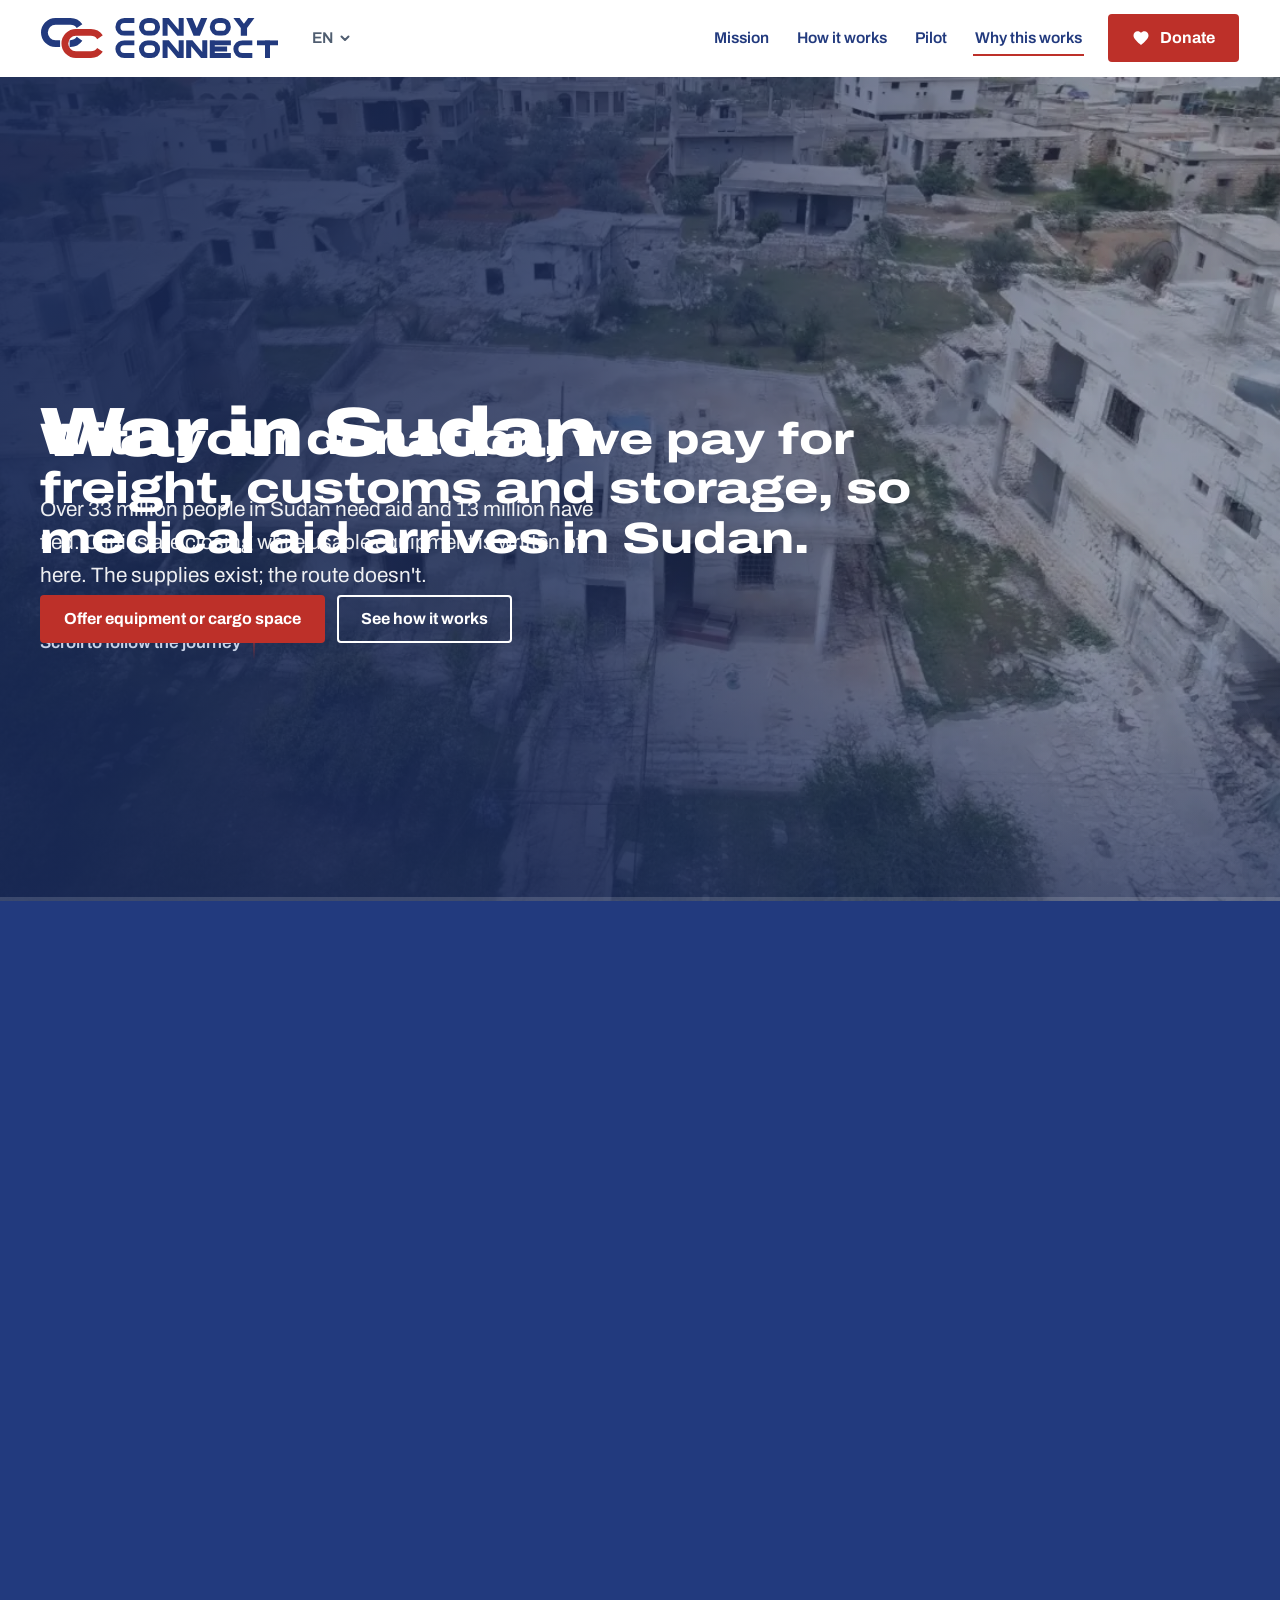
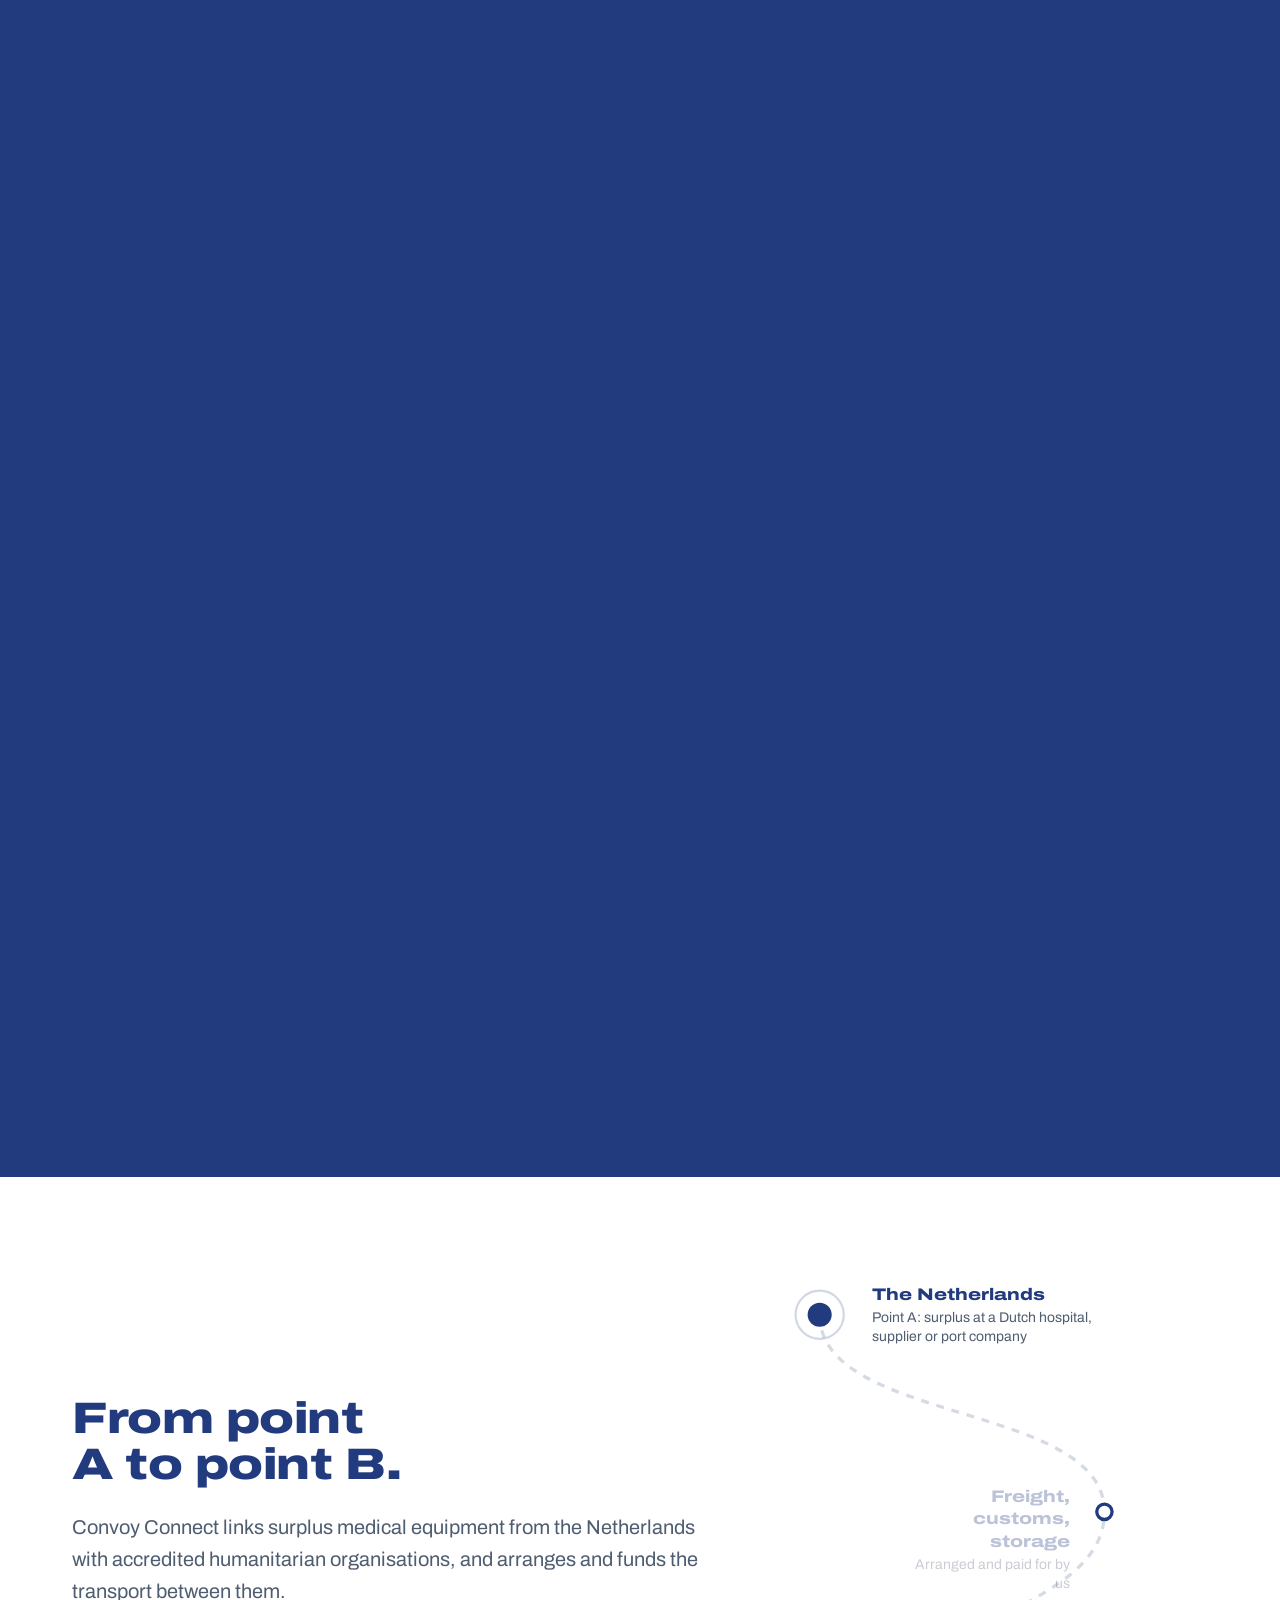
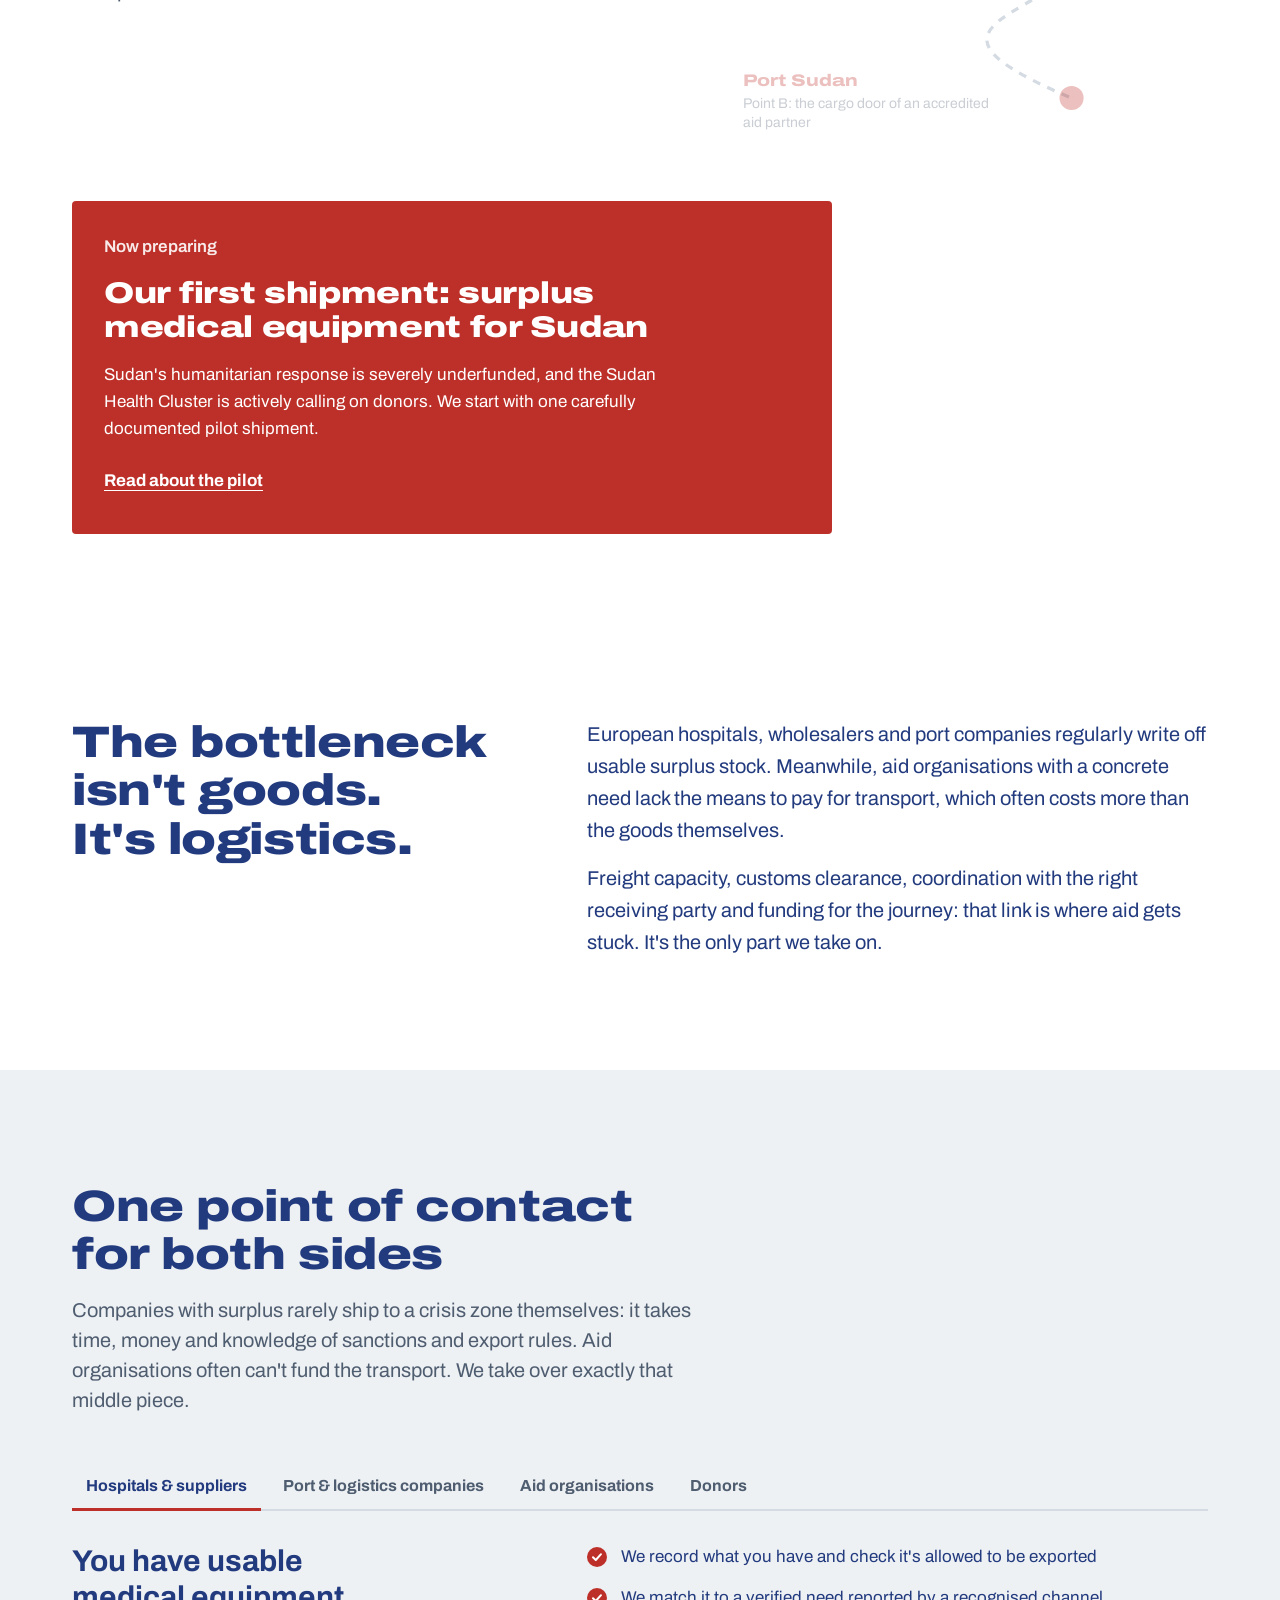
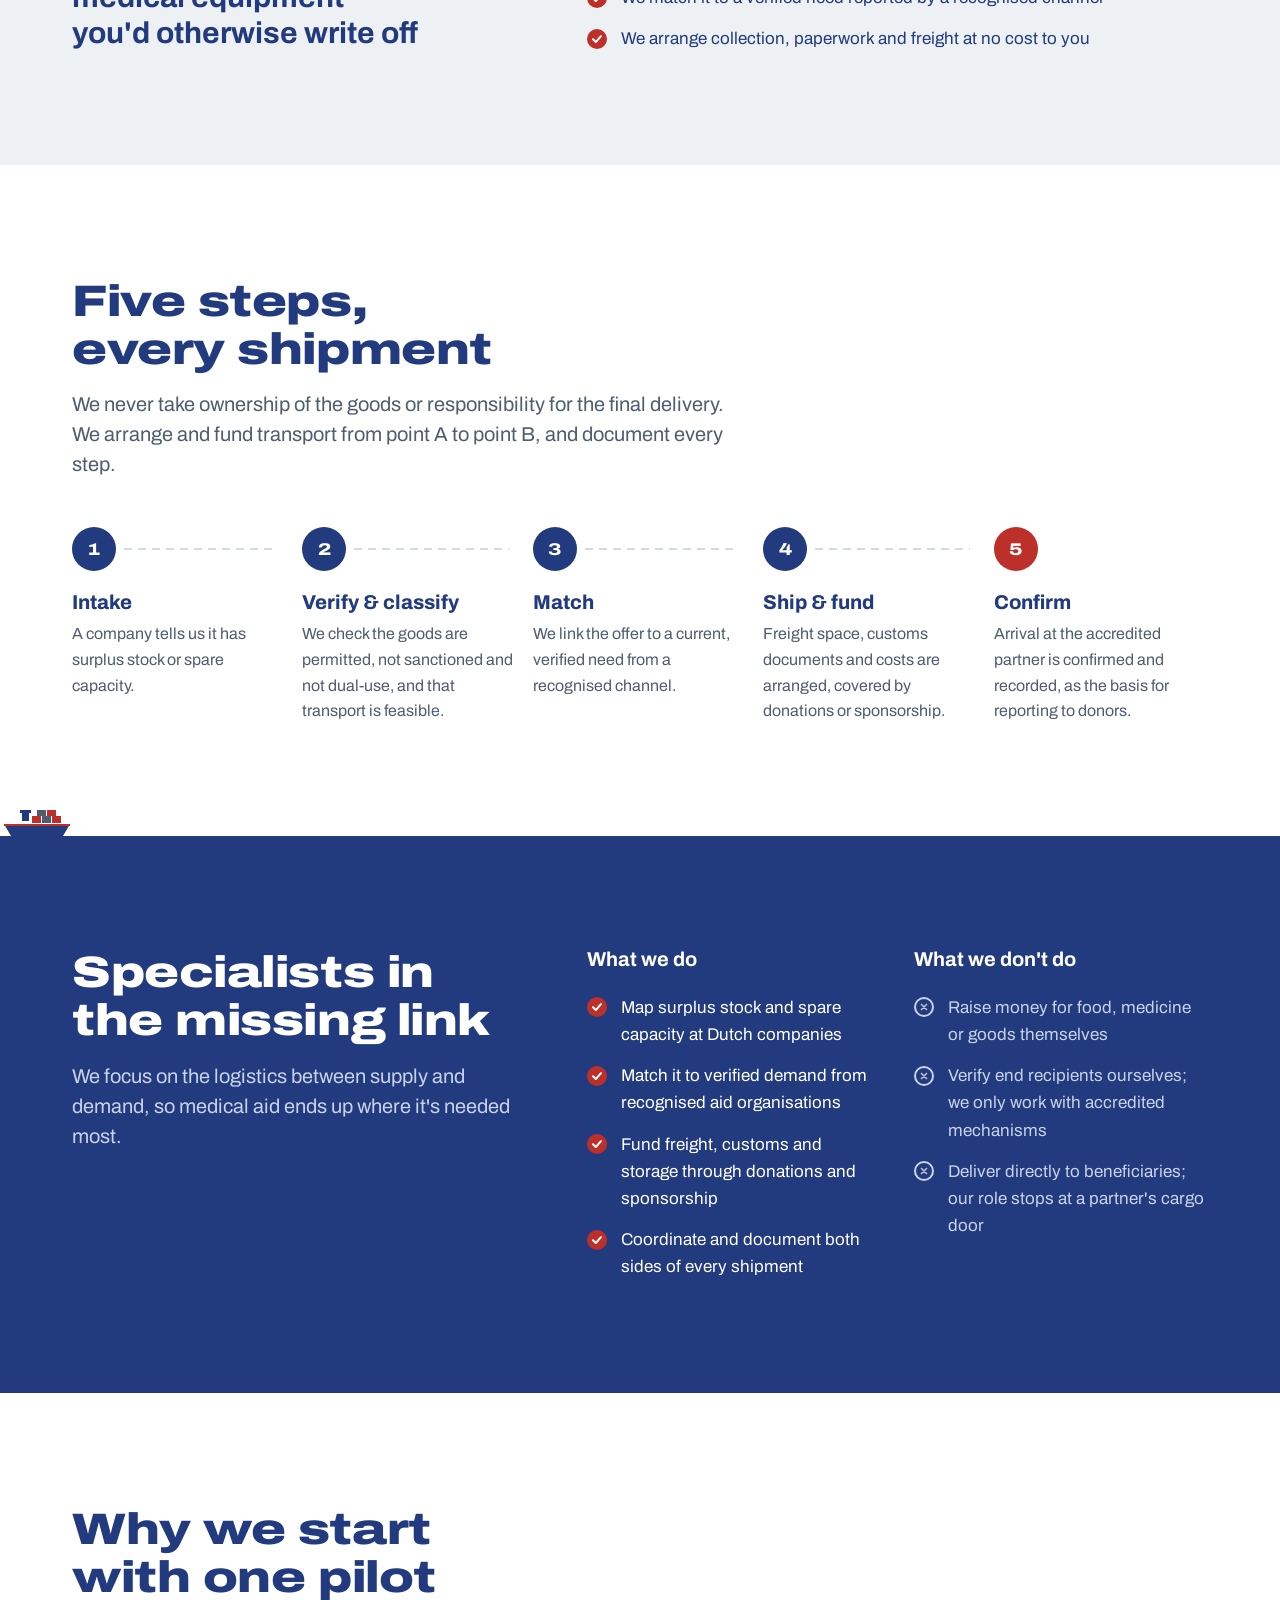
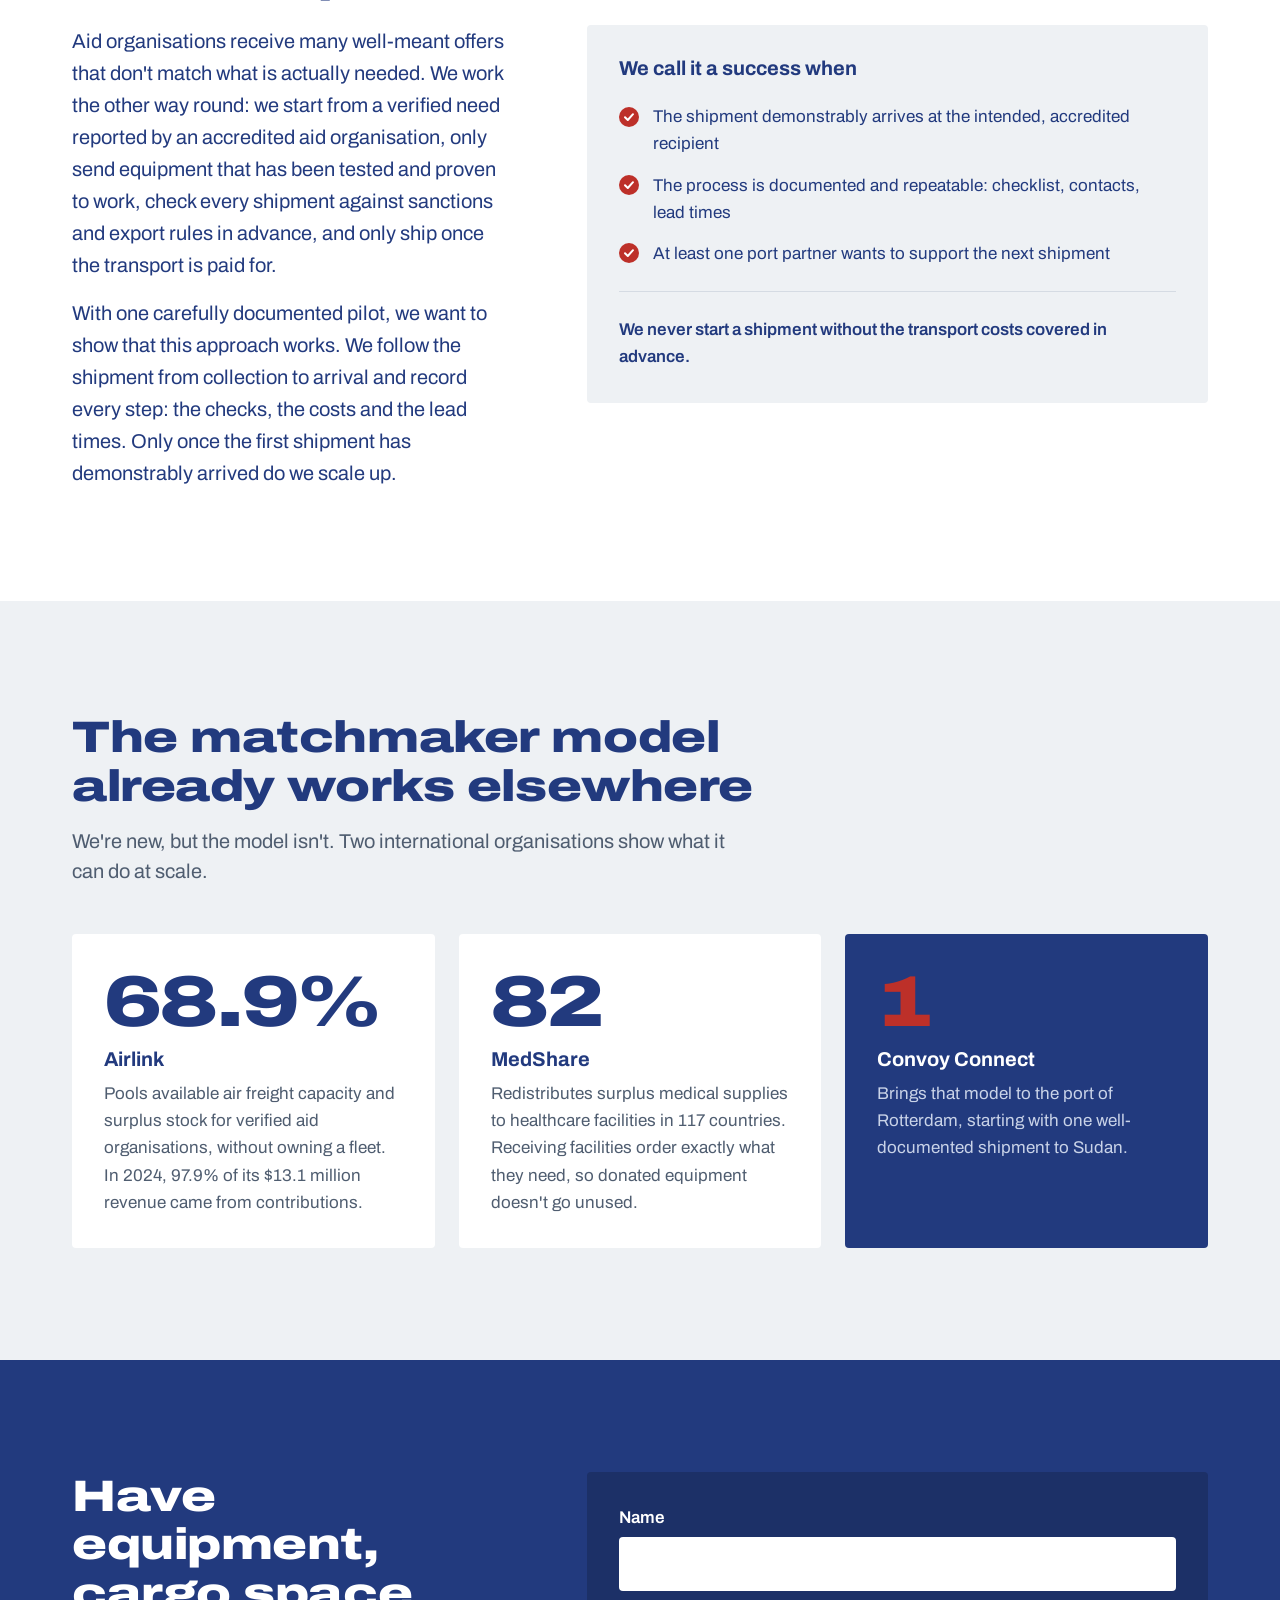
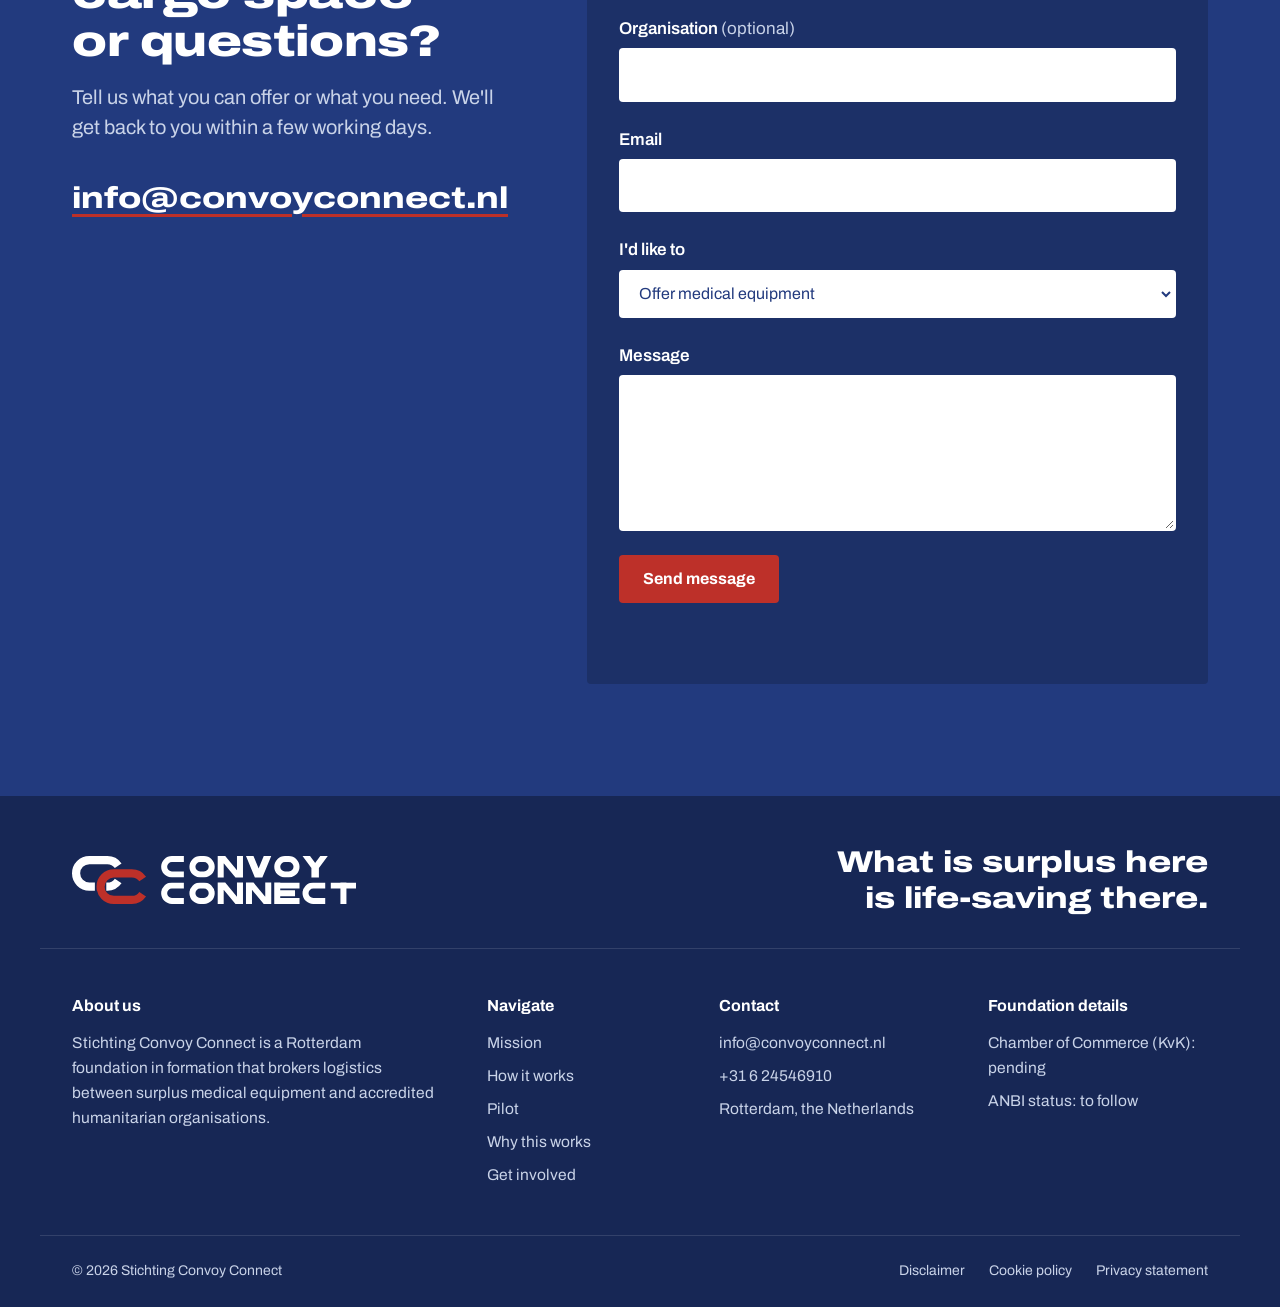
==== commit 591db989: "Donate button: add heart icon" ====
--- a/index.html
+++ b/index.html
@@ -11,7 +11,7 @@
   <link rel="preconnect" href="https://fonts.googleapis.com">
   <link rel="preconnect" href="https://fonts.gstatic.com" crossorigin>
   <link href="https://fonts.googleapis.com/css2?family=Archivo:wdth,wght@62..125,300..900&display=swap" rel="stylesheet">
-  <link rel="stylesheet" href="styles.css?v=6">
+  <link rel="stylesheet" href="styles.css?v=7">
 </head>
 <body>
   <a class="skip-link" href="#main" data-i18n="skip">Skip to content</a>
@@ -40,7 +40,7 @@
           <li><a href="#why" data-i18n="nav.why">Why this works</a></li>
         </ul>
       </nav>
-      <a href="#contact" class="btn btn--red site-header__cta" data-i18n="nav.donate" data-form-type="3">Donate</a>
+      <a href="#contact" class="btn btn--red site-header__cta" data-form-type="3"><svg class="btn__icon" viewBox="0 0 24 24" width="18" height="18" aria-hidden="true" focusable="false"><path fill="currentColor" d="M12 21.35l-1.45-1.32C5.4 15.36 2 12.28 2 8.5 2 5.42 4.42 3 7.5 3c1.74 0 3.41.81 4.5 2.09C13.09 3.81 14.76 3 16.5 3 19.58 3 22 5.42 22 8.5c0 3.78-3.4 6.86-8.55 11.54L12 21.35z"/></svg><span data-i18n="nav.donate">Donate</span></a>
       <button type="button" class="nav-toggle" aria-controls="site-nav" aria-expanded="false">
         <span class="sr-only" data-i18n="nav.menu">Menu</span>
         <svg aria-hidden="true" width="24" height="24" viewBox="0 0 24 24" fill="none" stroke="currentColor" stroke-width="2" stroke-linecap="round"><path d="M4 7h16M4 12h16M4 17h16"/></svg>
--- a/styles.css
+++ b/styles.css
@@ -75,6 +75,7 @@
   touch-action: manipulation;
 }
 .btn--red { background: var(--red-deep); color: var(--white); }
+.btn__icon { flex: none; margin-right: 10px; }
 .btn--red:hover { background: var(--navy); }
 .section--navy .btn--red:hover { background: var(--white); color: var(--navy); }
 .btn--ghost { border-color: var(--navy); color: var(--navy); background: transparent; }
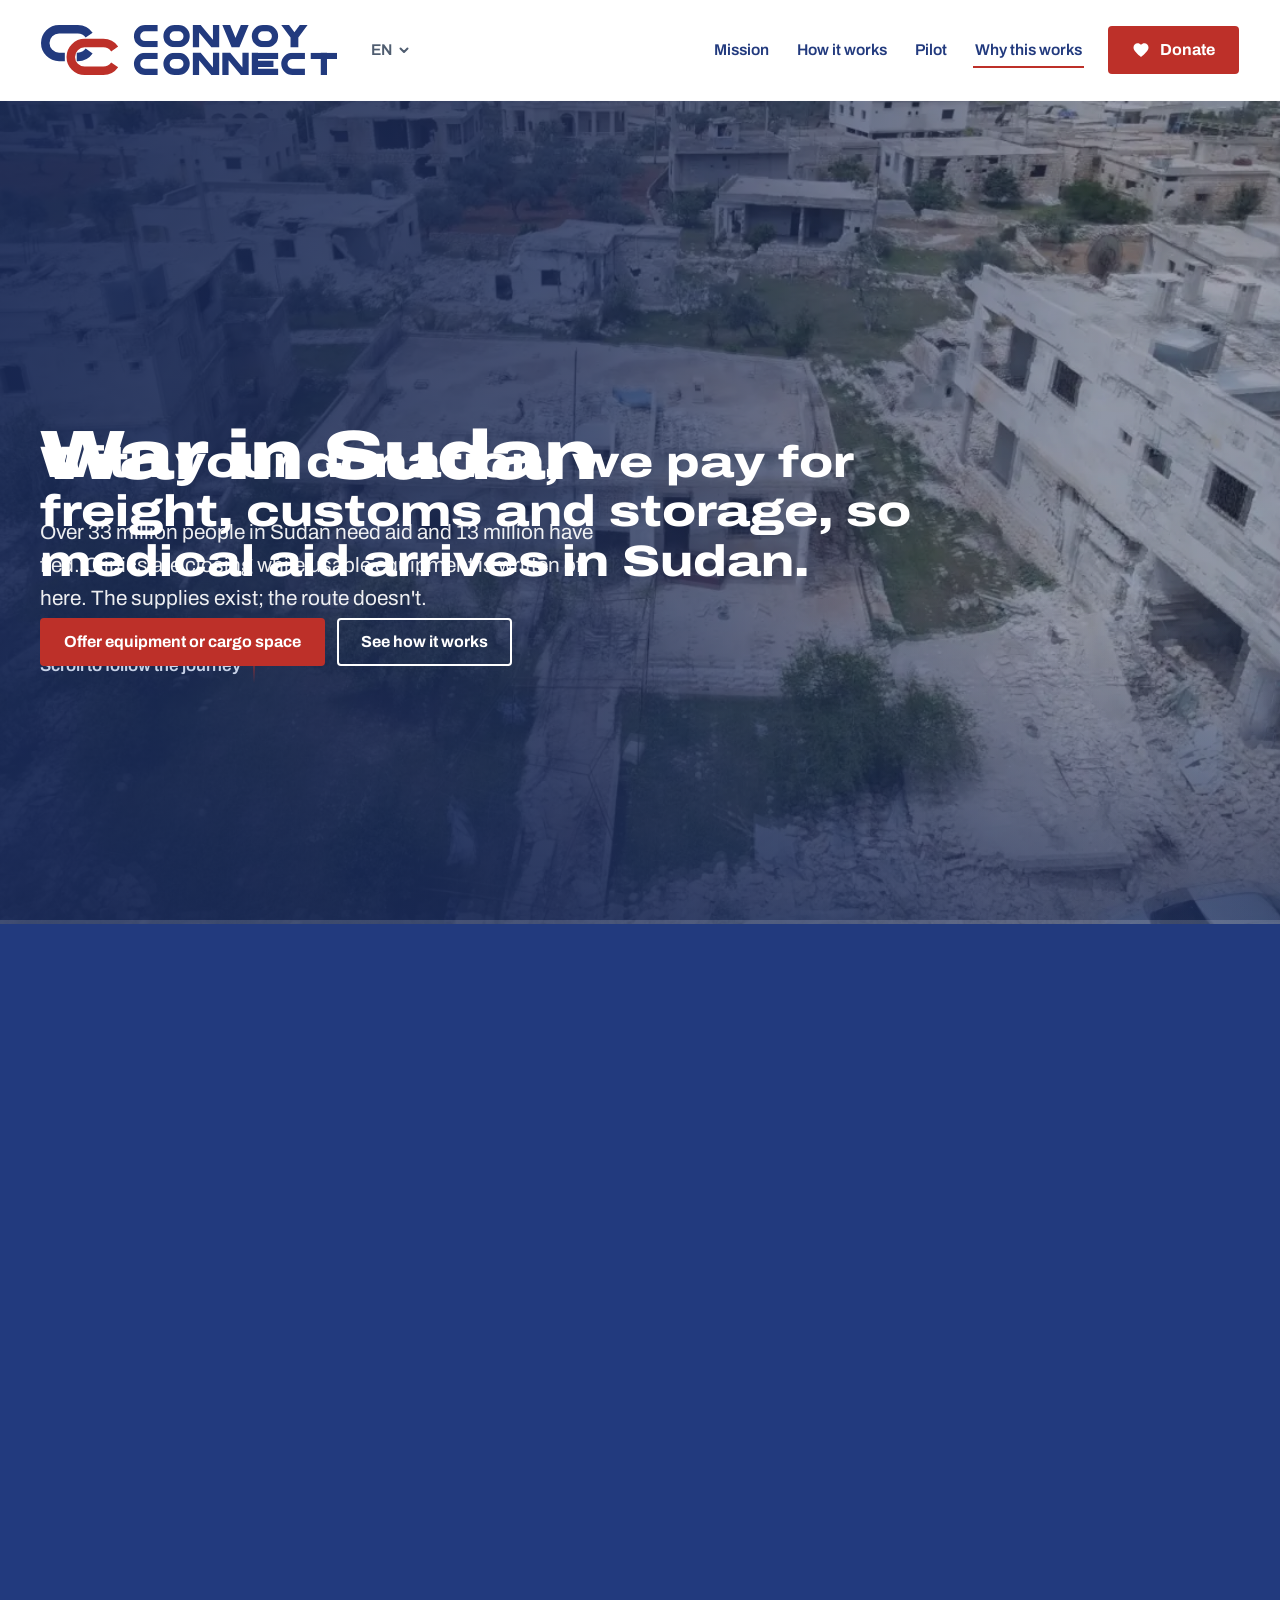
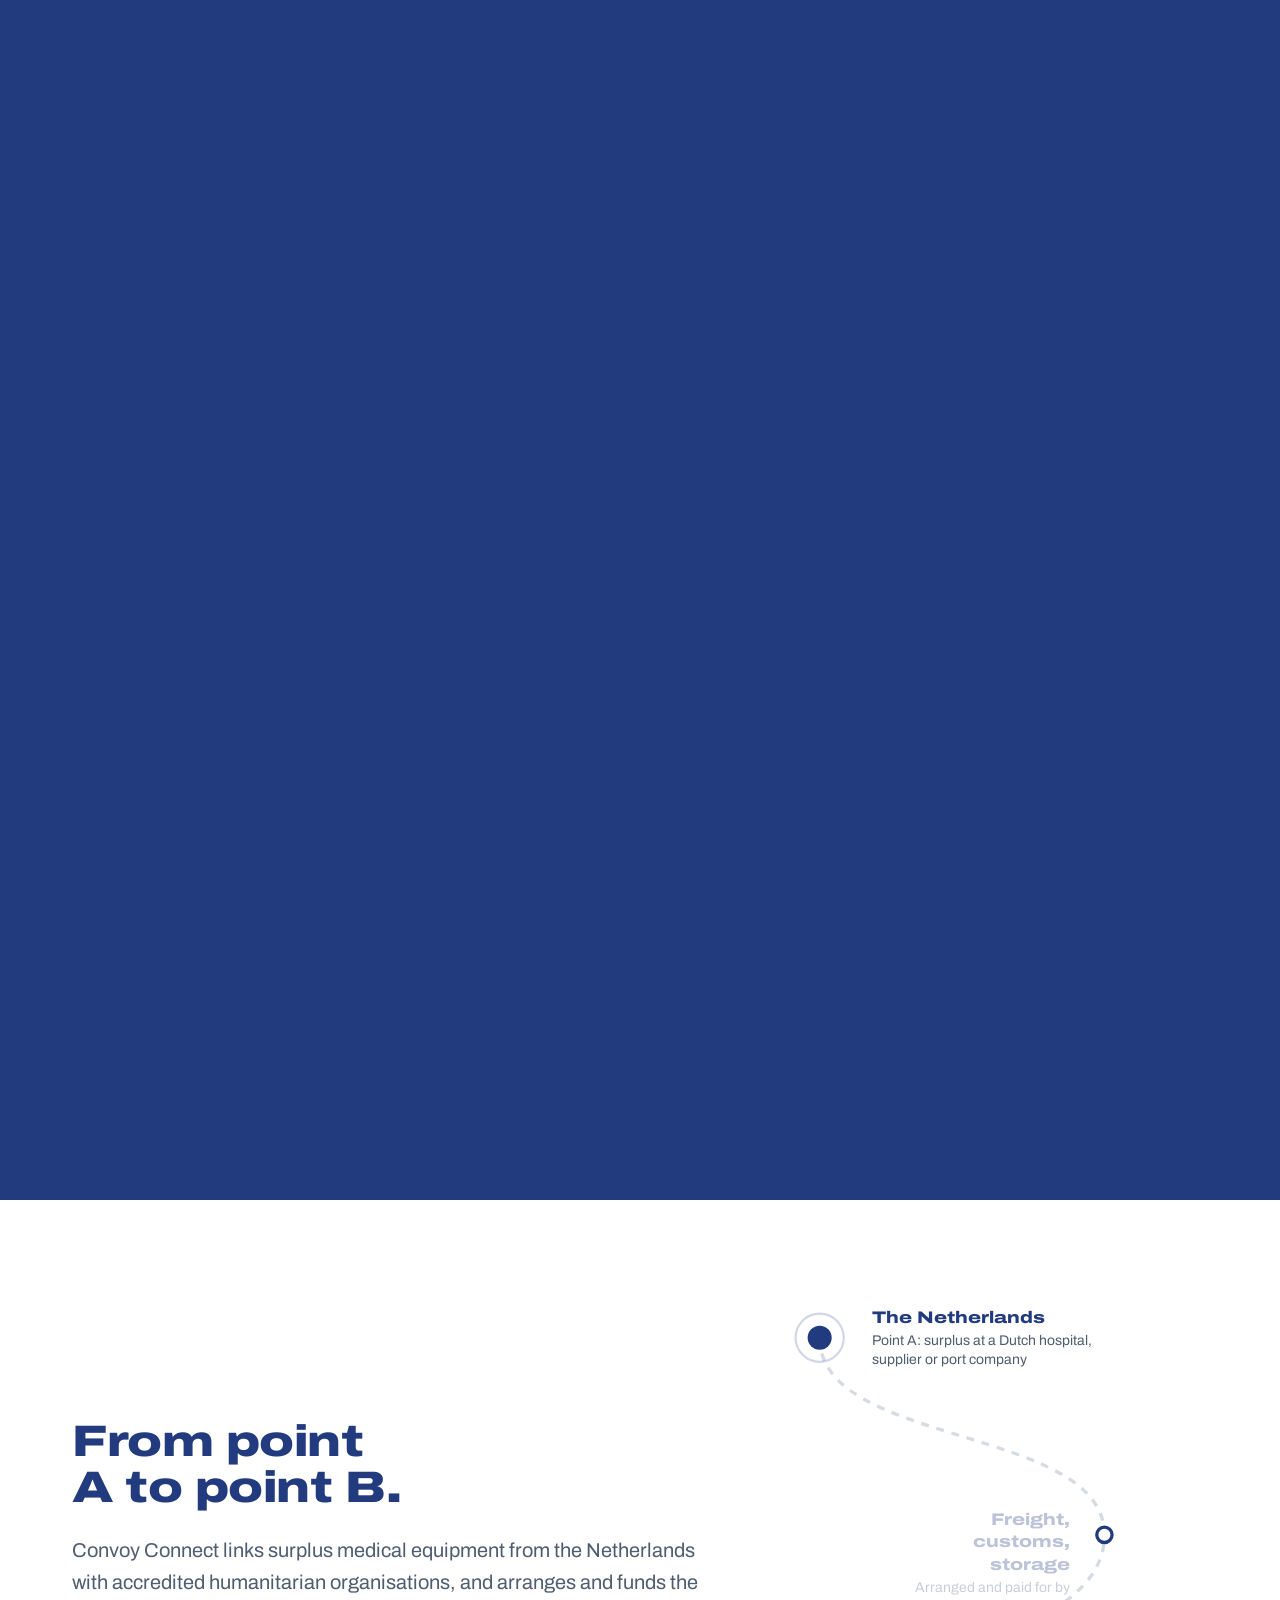
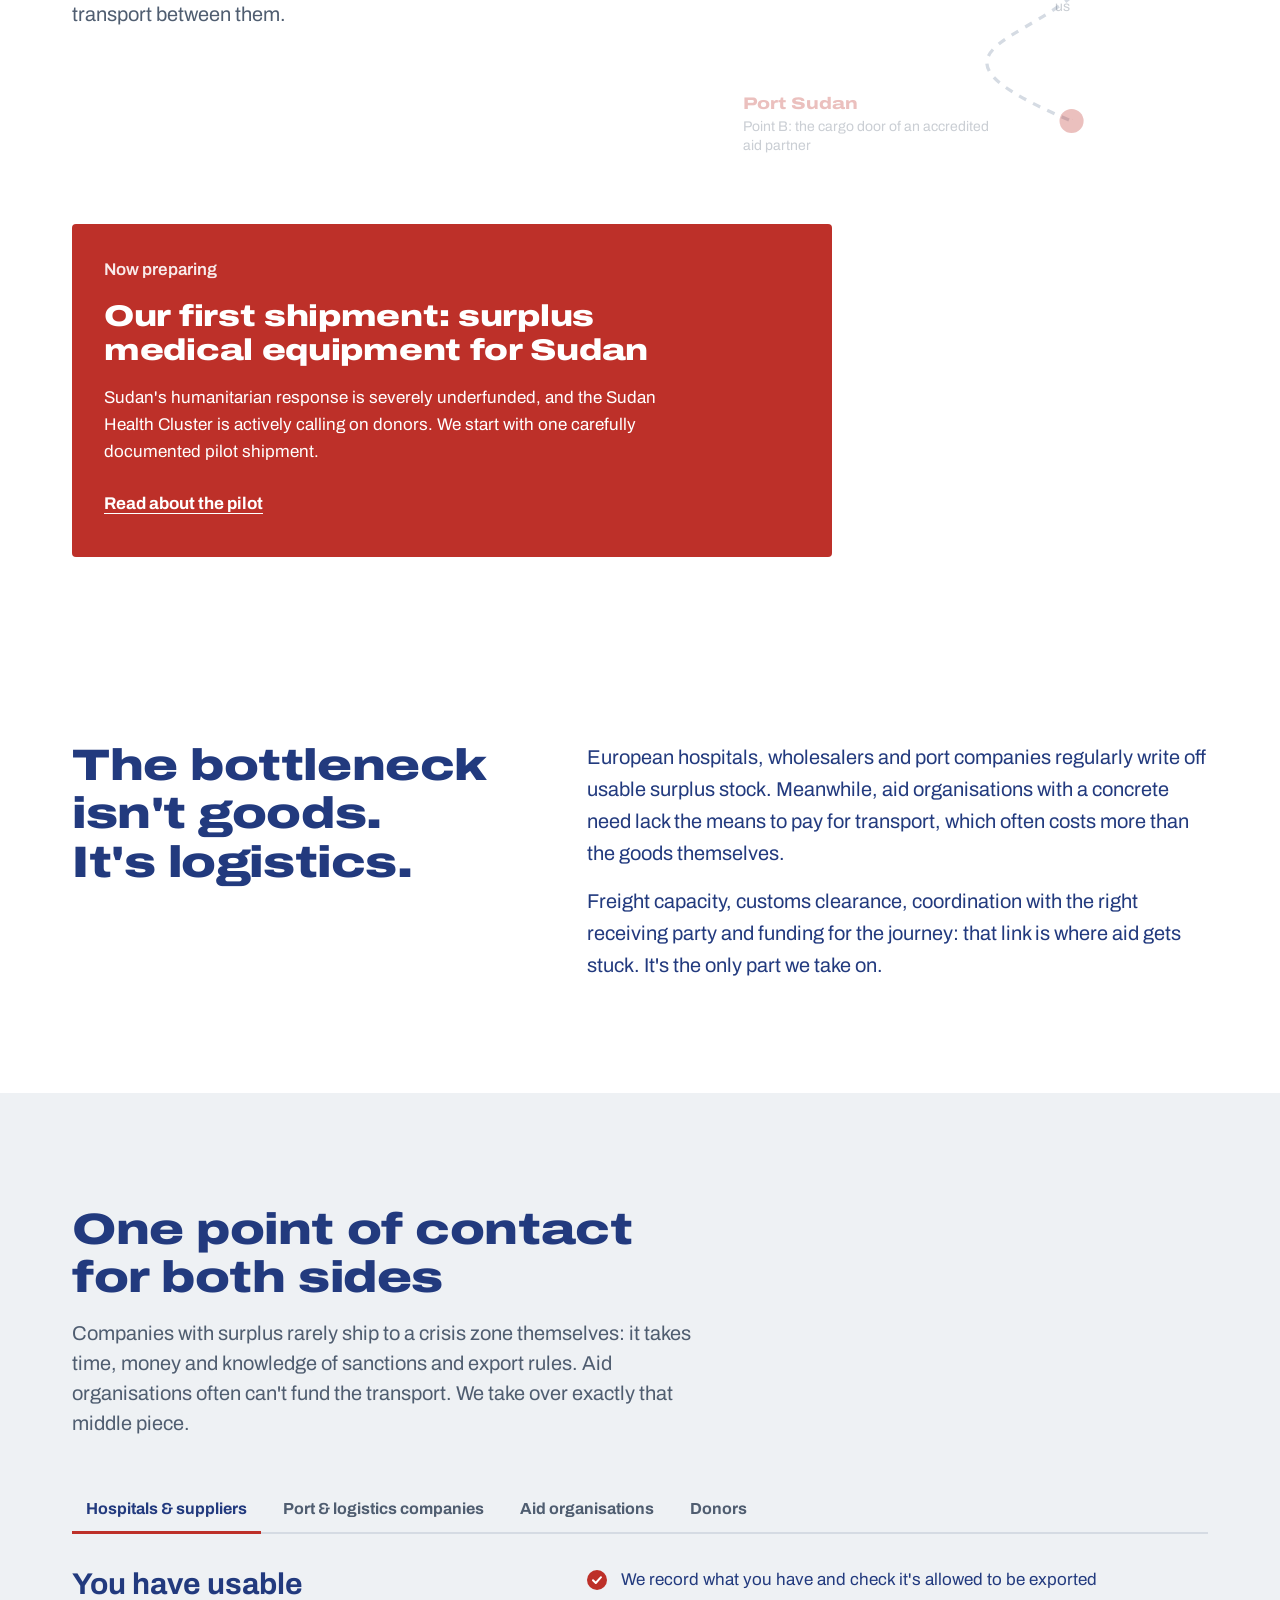
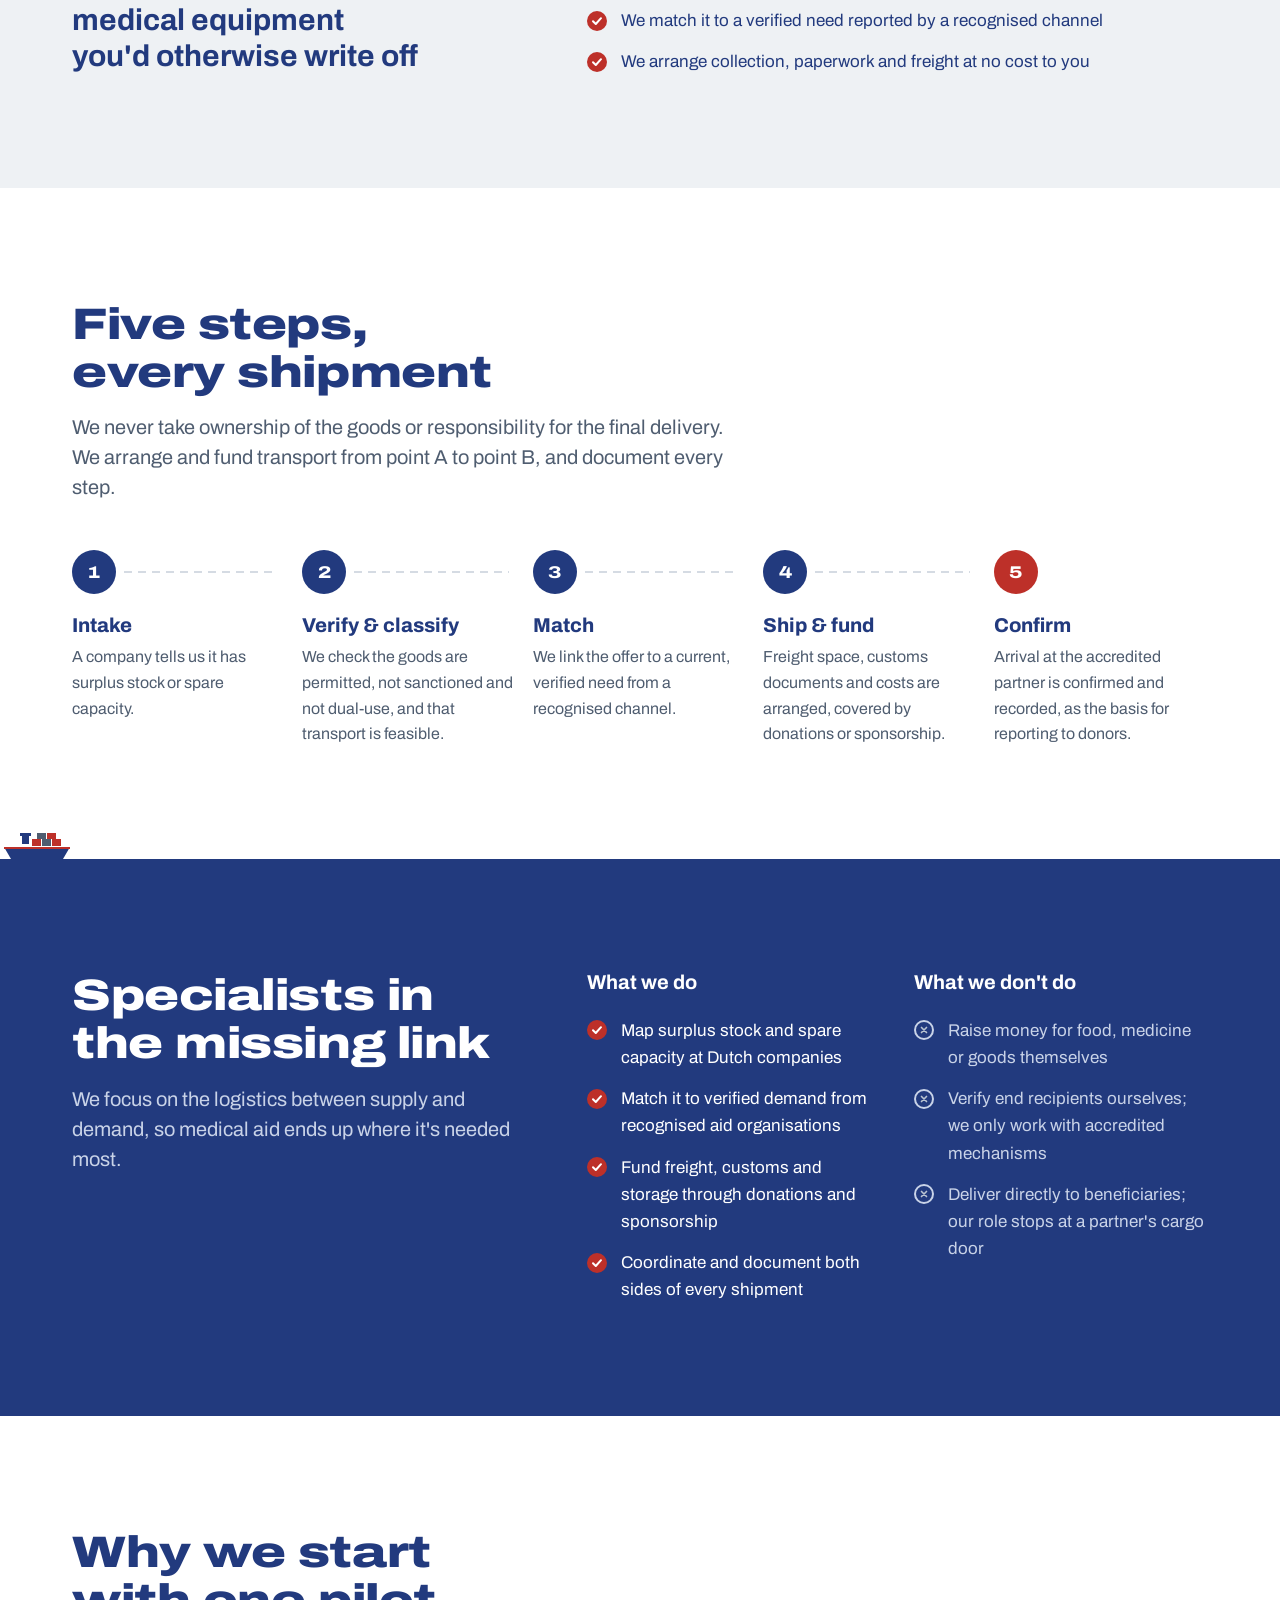
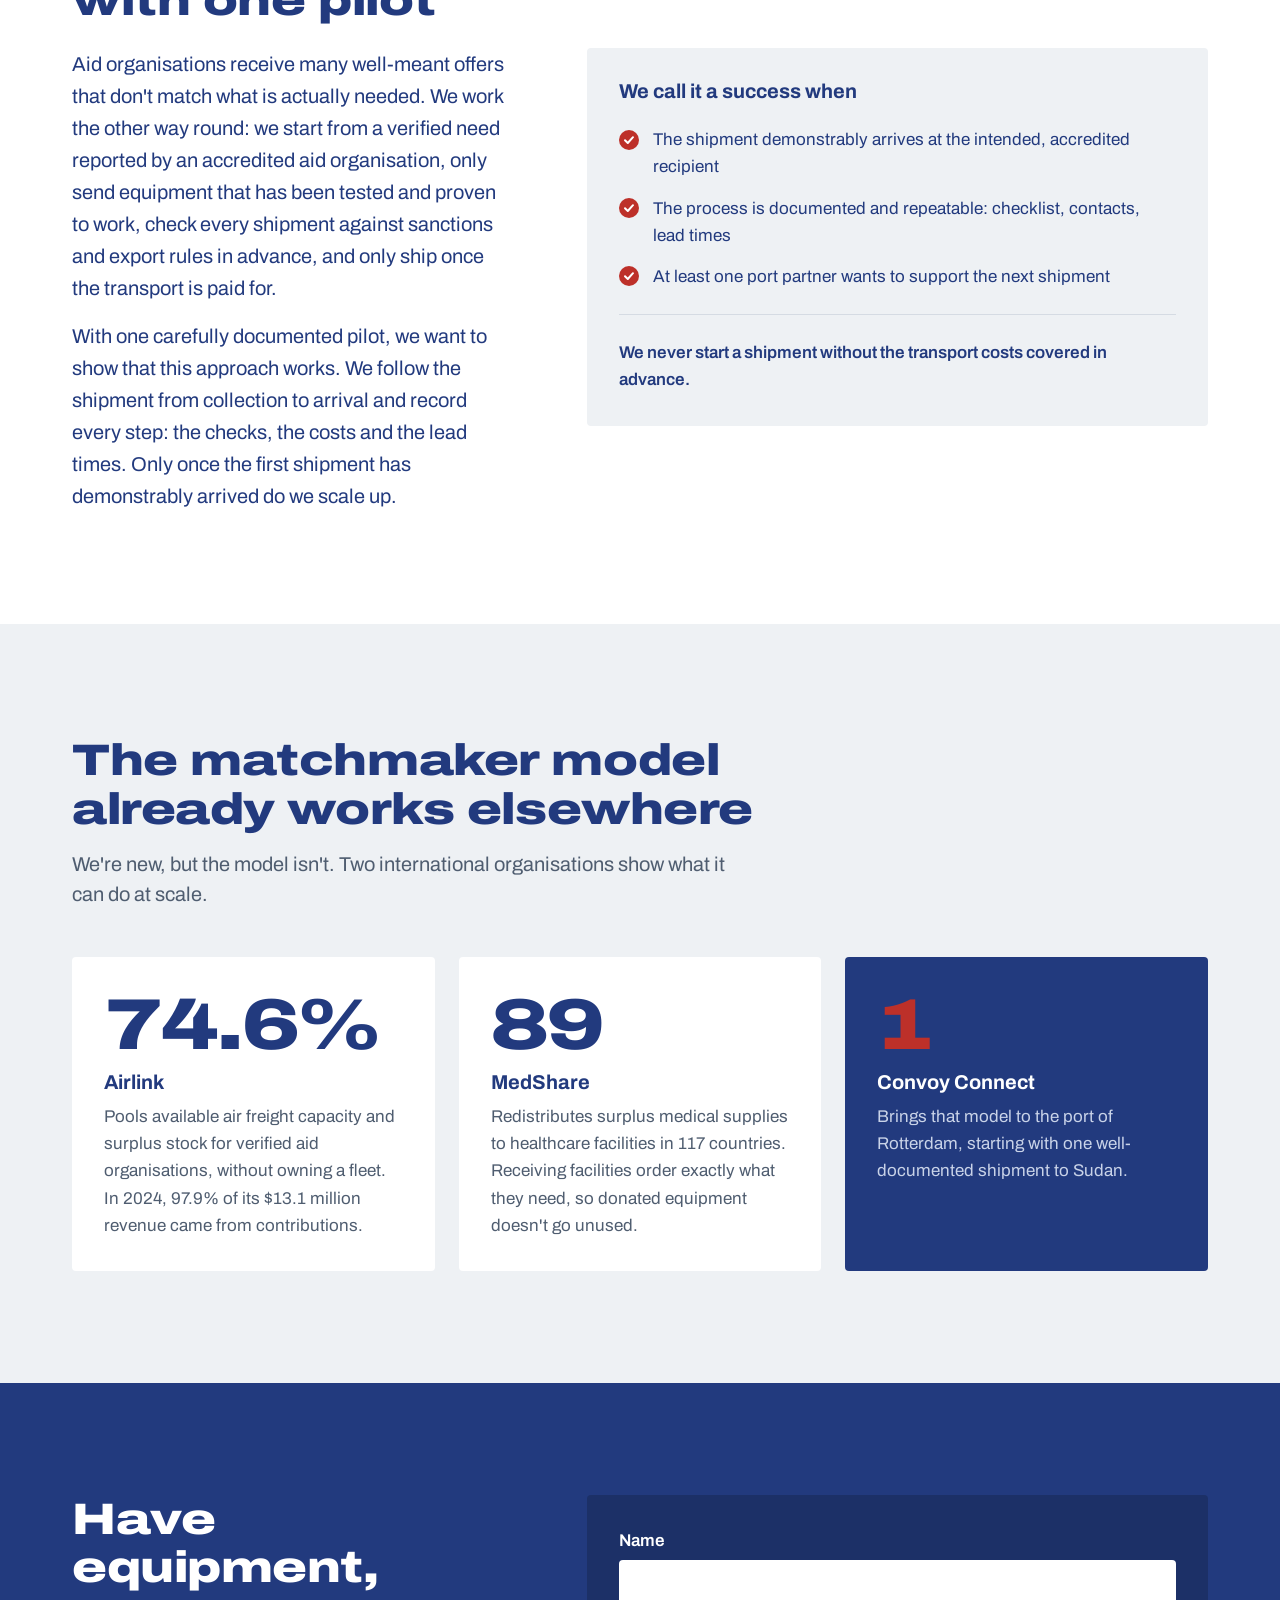
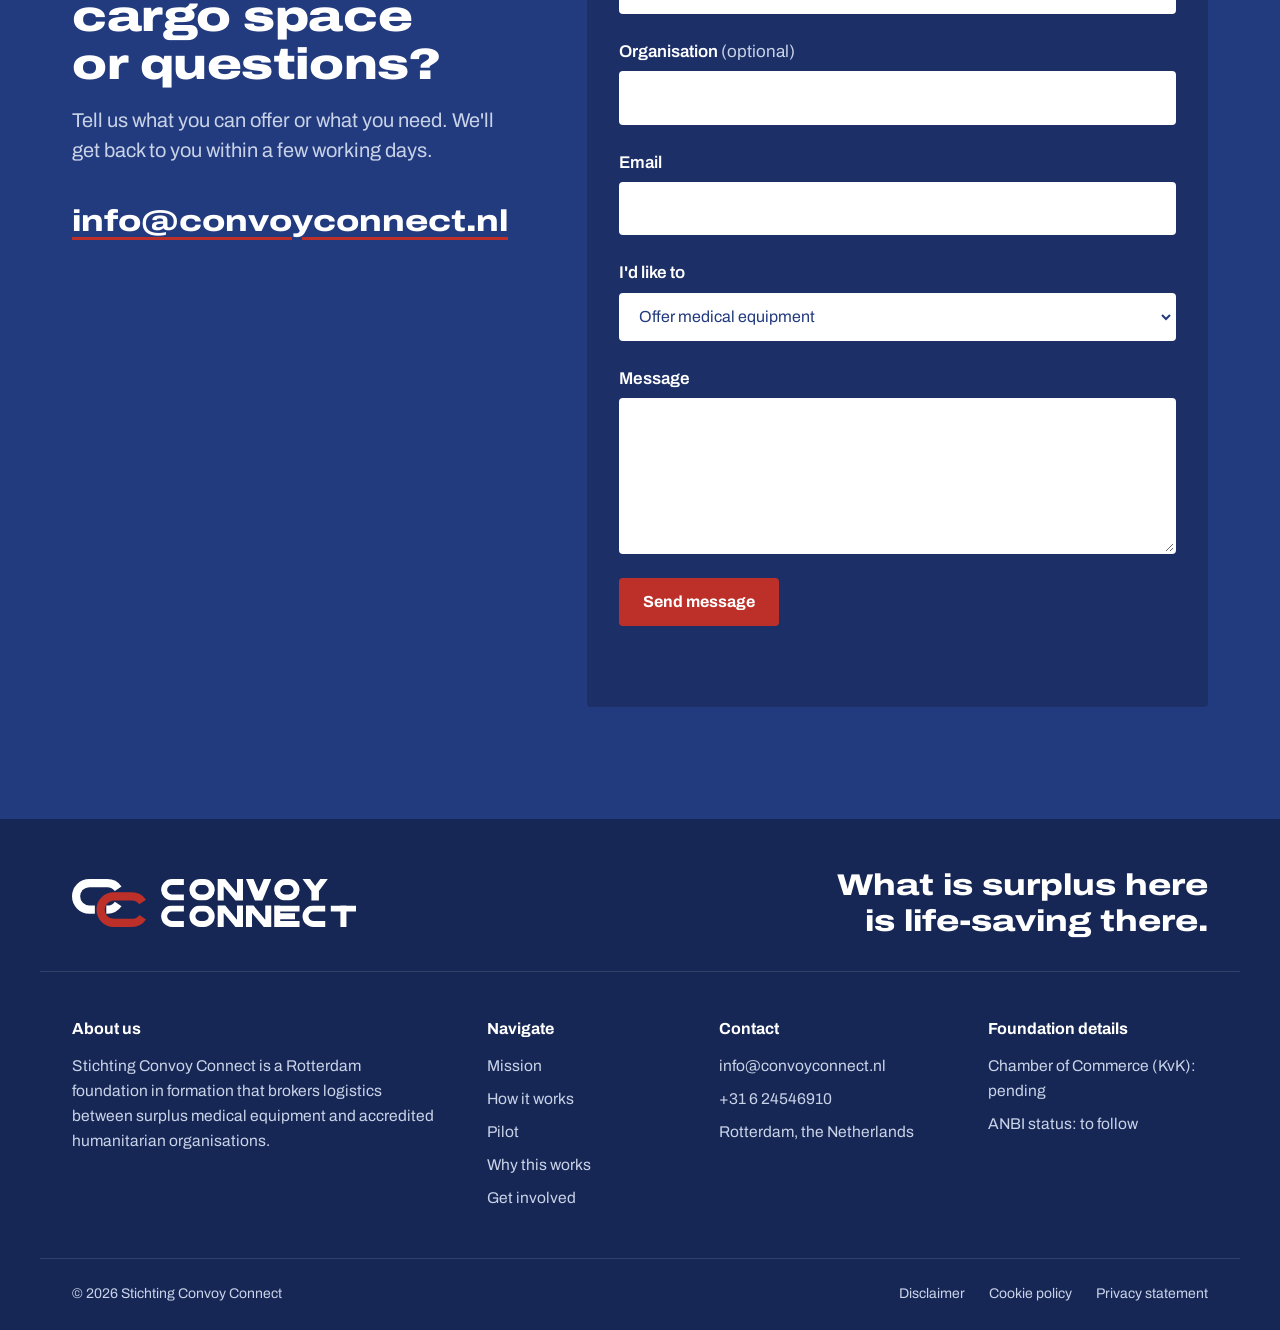
==== commit 19644449: "Header: taller at the top, shrinks on scroll" ====
--- a/index.html
+++ b/index.html
@@ -11,7 +11,7 @@
   <link rel="preconnect" href="https://fonts.googleapis.com">
   <link rel="preconnect" href="https://fonts.gstatic.com" crossorigin>
   <link href="https://fonts.googleapis.com/css2?family=Archivo:wdth,wght@62..125,300..900&display=swap" rel="stylesheet">
-  <link rel="stylesheet" href="styles.css?v=7">
+  <link rel="stylesheet" href="styles.css?v=8">
 </head>
 <body>
   <a class="skip-link" href="#main" data-i18n="skip">Skip to content</a>
@@ -402,6 +402,6 @@
     </div>
   </footer>
 
-  <script src="main.js?v=6"></script>
+  <script src="main.js?v=7"></script>
 </body>
 </html>
--- a/styles.css
+++ b/styles.css
@@ -30,6 +30,7 @@
 
   --radius: 4px;
   --header-h: 76px;
+  --header-h-top: 100px;
   --ease: cubic-bezier(.2, .7, .2, 1);
 }
 
@@ -82,6 +83,7 @@
 .btn--ghost:hover { background: var(--navy); color: var(--white); }
 
 /* Header bars run wider than the content column: logo further left, menu further right */
+@media (prefers-reduced-motion: reduce) { .site-header__inner, .brand img { transition: none; } }
 .site-header .container { max-width: 1440px; padding-inline: clamp(20px, 3.2vw, 48px); }
 
 /* Language dropdown, next to the logo */
@@ -115,8 +117,15 @@
   transition: border-color .2s var(--ease);
 }
 .site-header.is-scrolled { border-bottom-color: var(--line); }
-.site-header__inner { display: flex; align-items: center; gap: var(--space-3); height: var(--header-h); }
-.brand img { height: 40px; width: auto; }
+/* On the home page the header is fixed, with room reserved for its tall state,
+   so shrinking it never moves the page (which would bounce the scroll back to the top). */
+#top.site-header { position: fixed; left: 0; right: 0; }
+body:has(> #top) { padding-top: var(--header-h-top); }
+/* At the top of the page the header is a bit taller; once you scroll it shrinks to --header-h */
+.site-header__inner { display: flex; align-items: center; gap: var(--space-3); height: var(--header-h-top); transition: height .25s var(--ease); }
+.brand img { height: 50px; width: auto; transition: height .25s var(--ease); }
+.site-header.is-scrolled .site-header__inner { height: var(--header-h); }
+.site-header.is-scrolled .brand img { height: 40px; }
 .nav { margin-left: auto; }
 .nav__list { display: flex; gap: var(--space-3); }
 .nav__list a {
@@ -140,7 +149,8 @@
   .nav.is-open { display: block; }
   .nav__list { flex-direction: column; gap: 0; padding: var(--space-1) 20px var(--space-3); }
   .nav__list a { display: block; padding: 14px 0; border-bottom: 1px solid var(--fog); background: none; }
-  .brand img { height: 38px; }
+  .brand img { height: 46px; }
+  .site-header.is-scrolled .brand img { height: 38px; }
 }
 
 /* Video hero: a tall section whose stage stays pinned while scrolling scrubs the footage */
@@ -389,6 +399,8 @@
 /* Legal pages (disclaimer, cookies, privacy) */
 .legal-header { border-bottom: 1px solid var(--line); }
 .legal-header .site-header__inner { justify-content: space-between; }
+.legal-header .site-header__inner { height: var(--header-h); }
+.legal-header .brand img { height: 40px; }
 .legal-back { font-weight: 600; text-underline-offset: 4px; white-space: nowrap; }
 .legal { padding-block: var(--space-6); }
 .legal .container { max-width: 760px; }
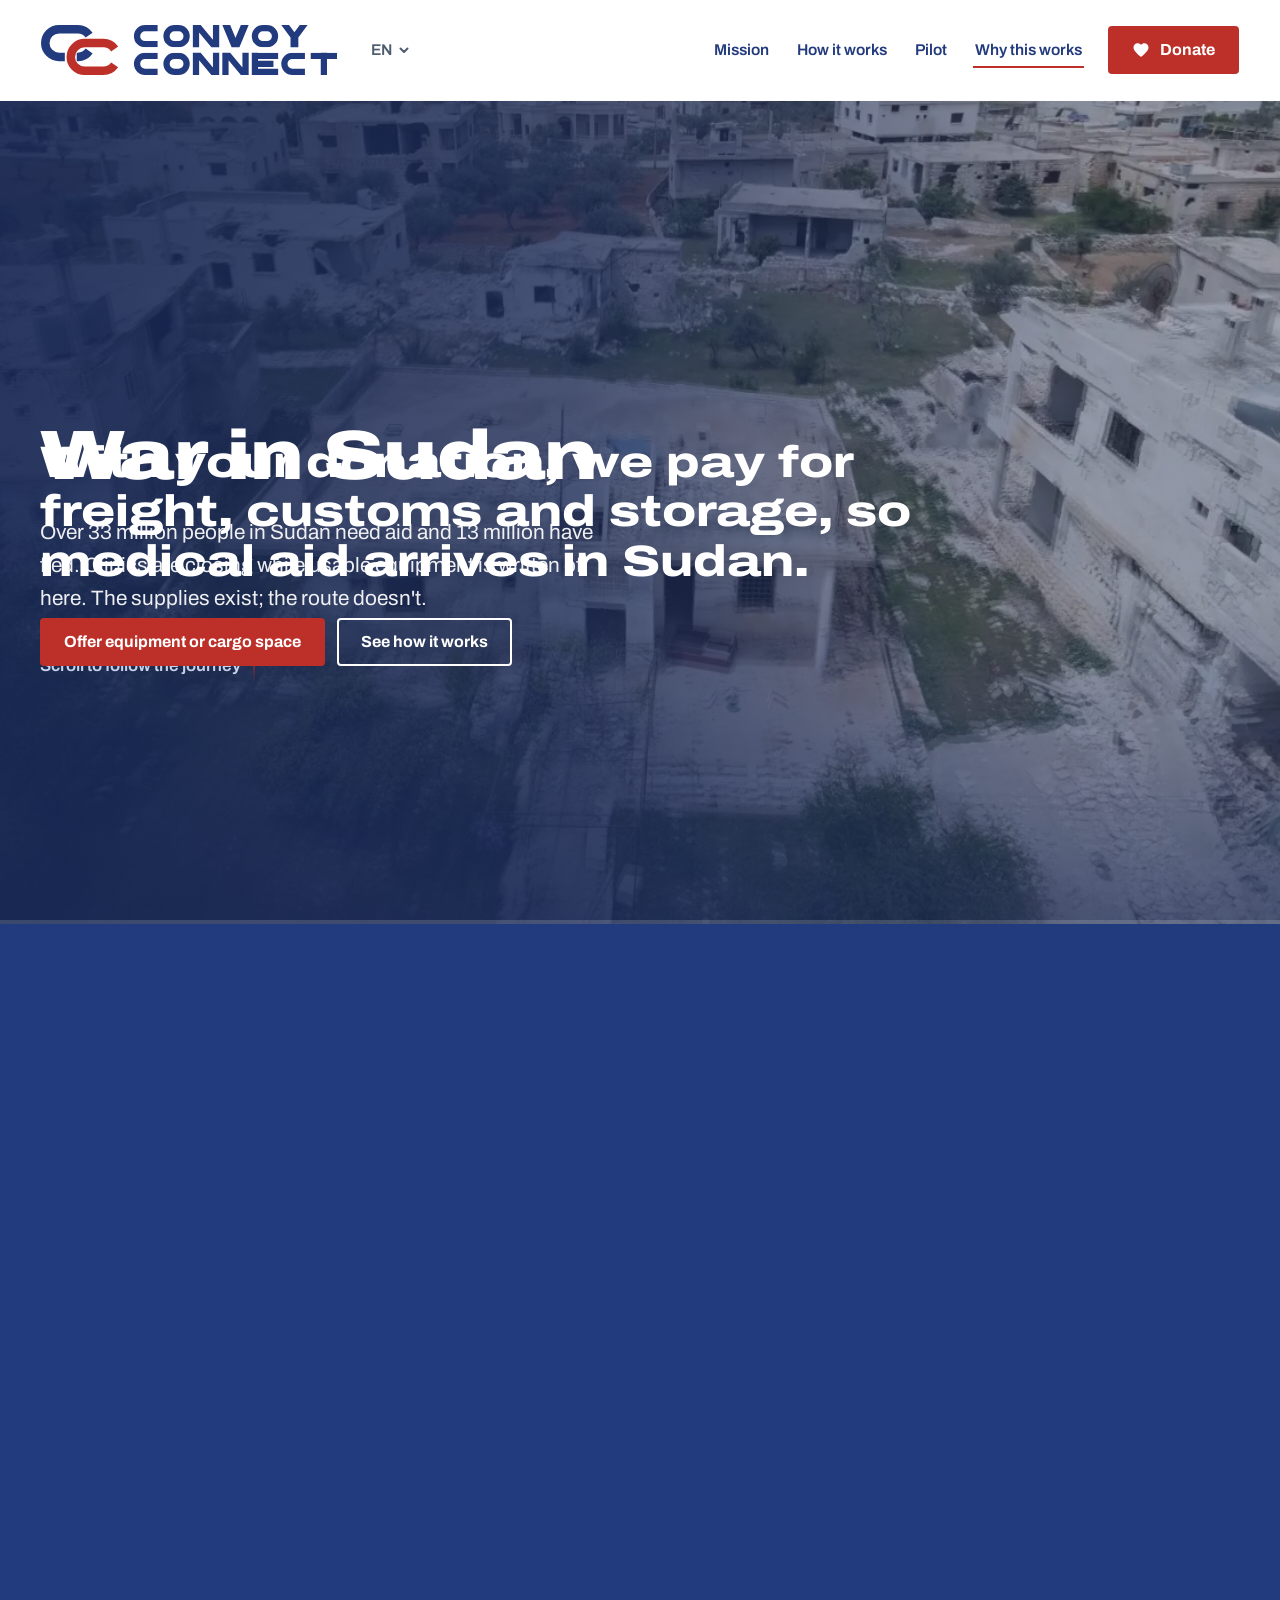
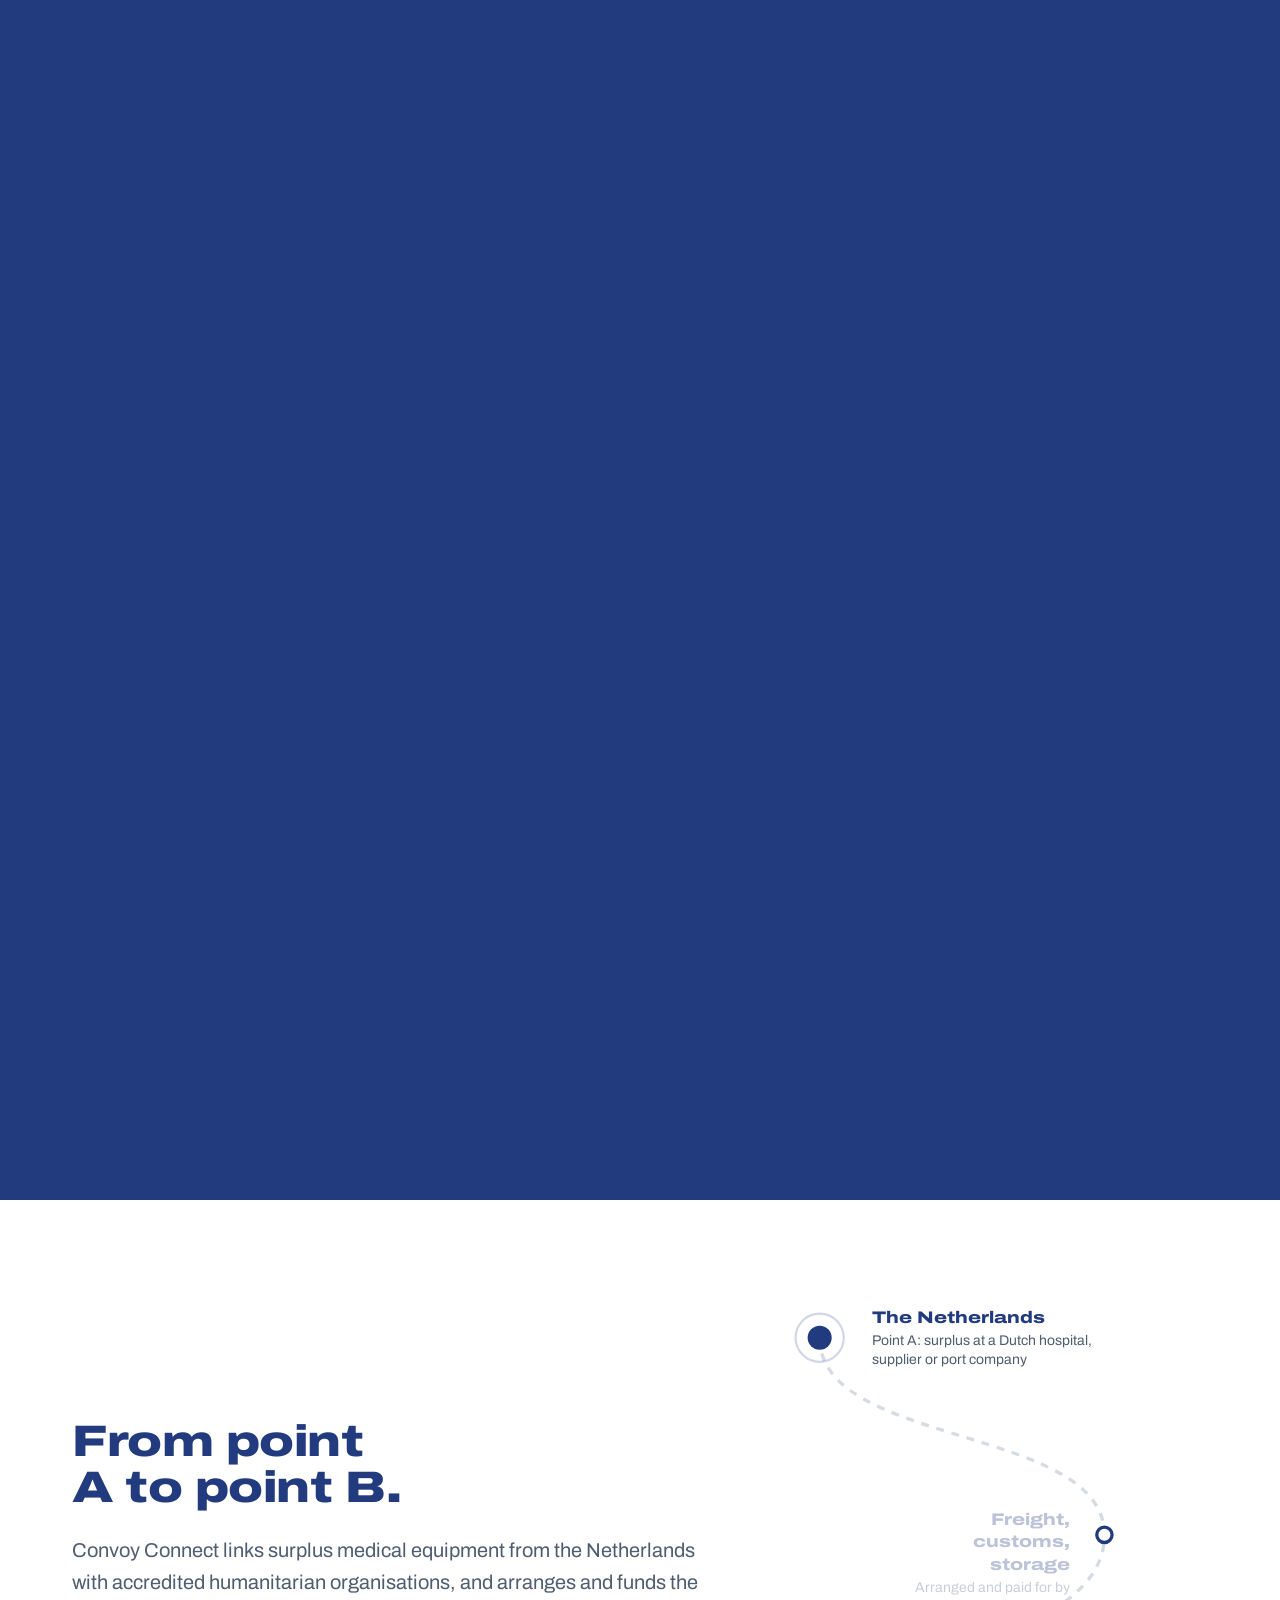
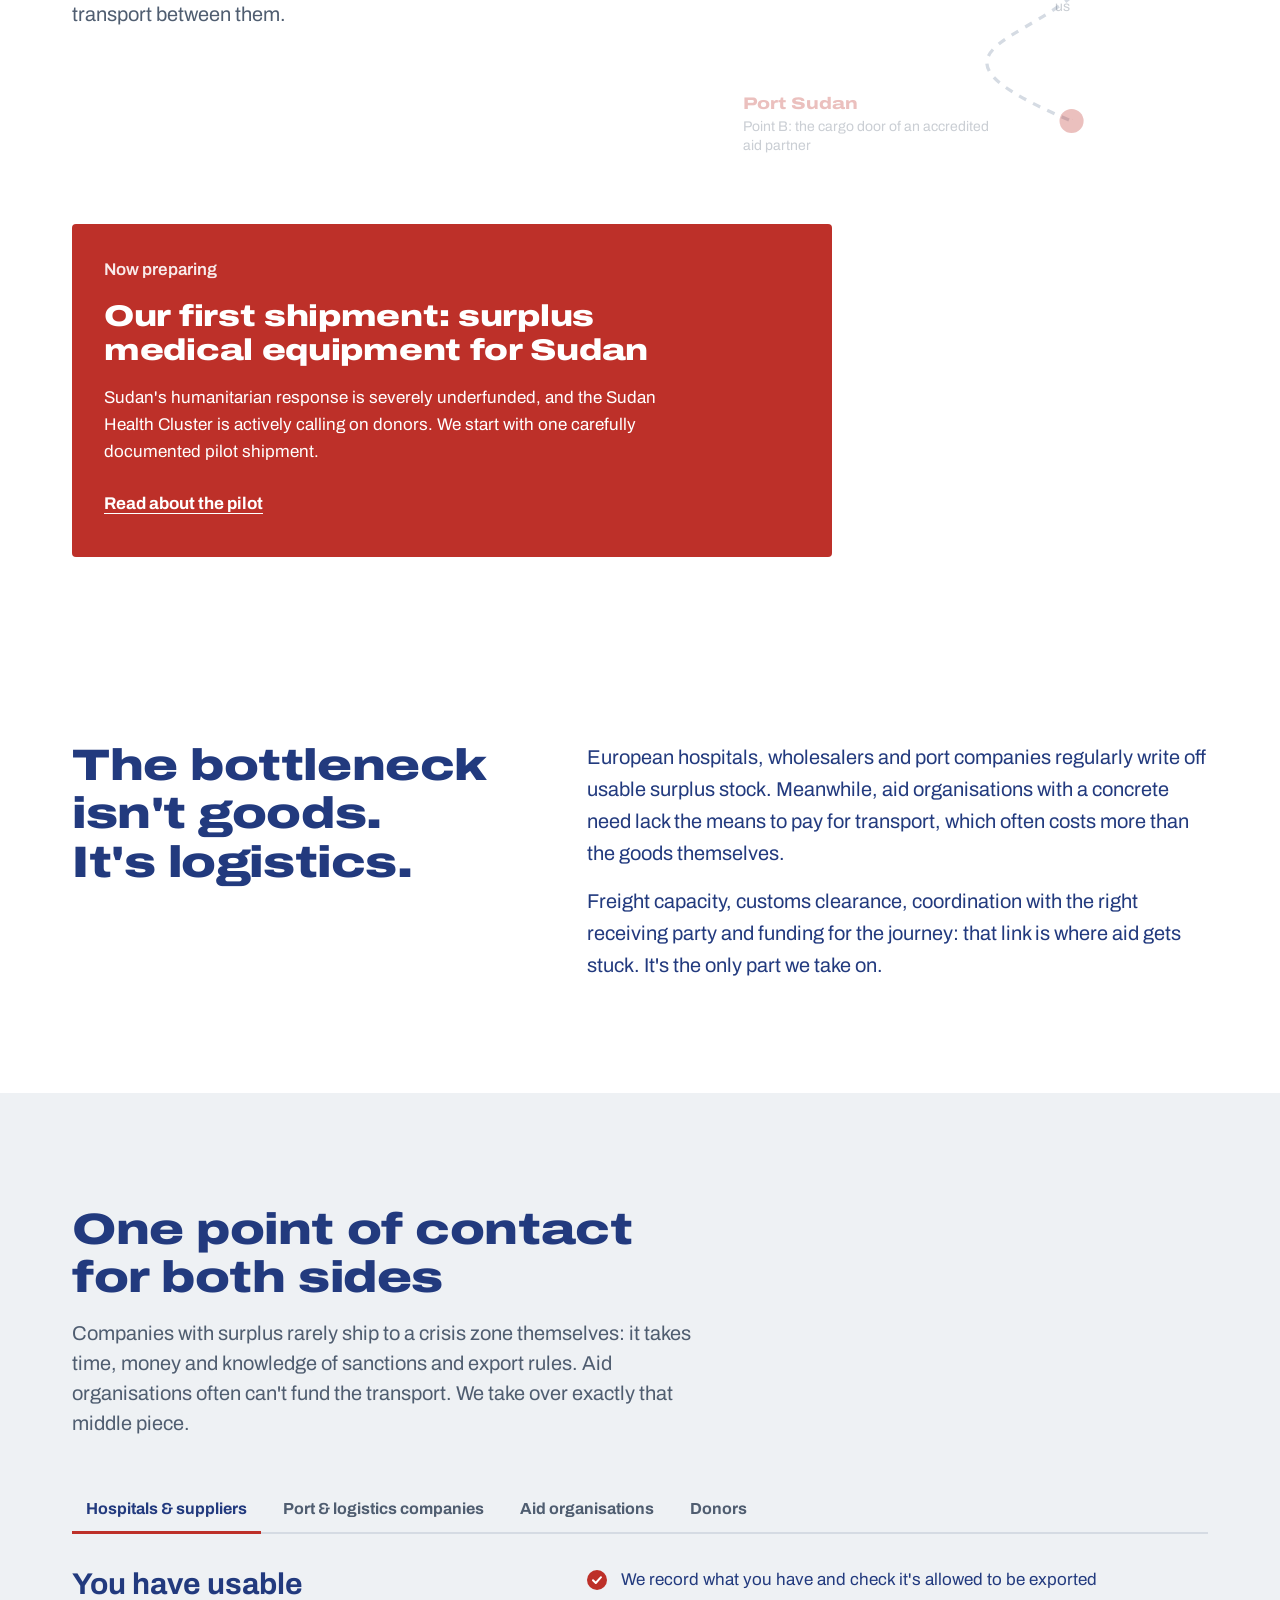
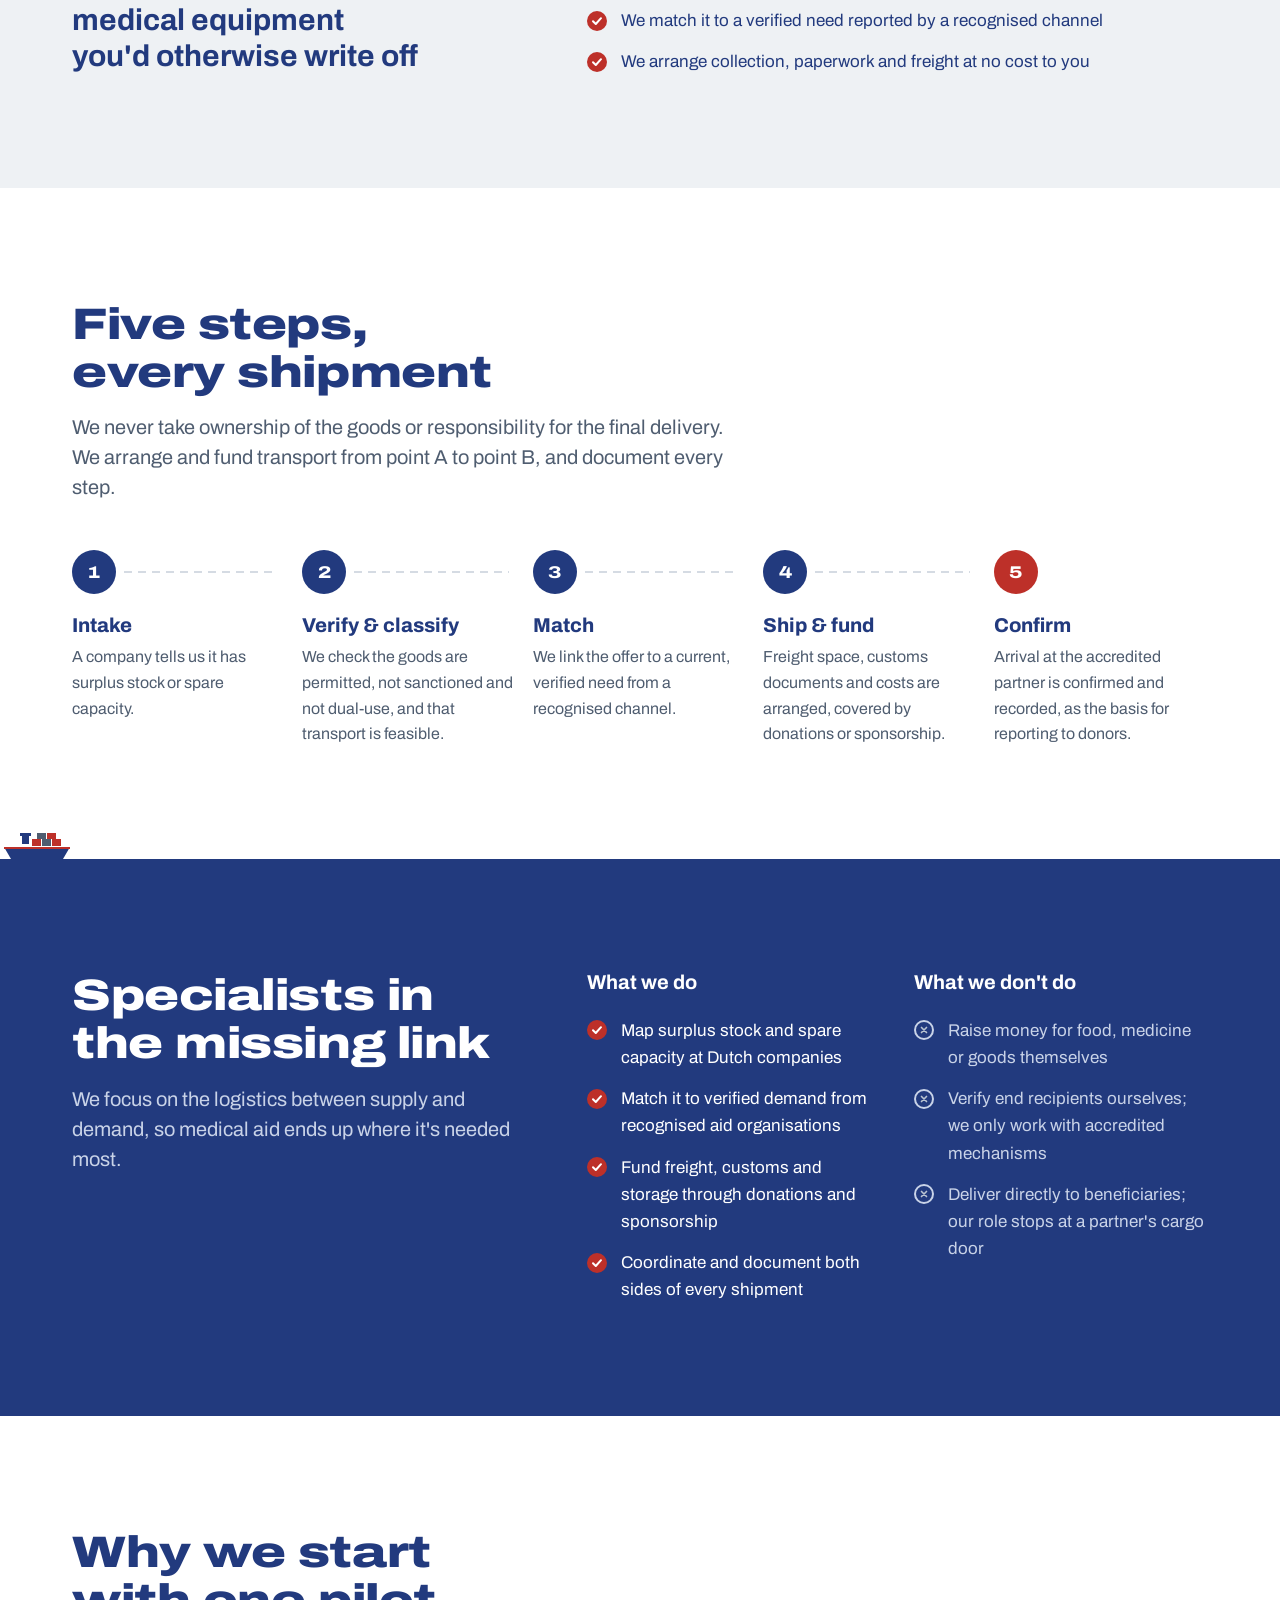
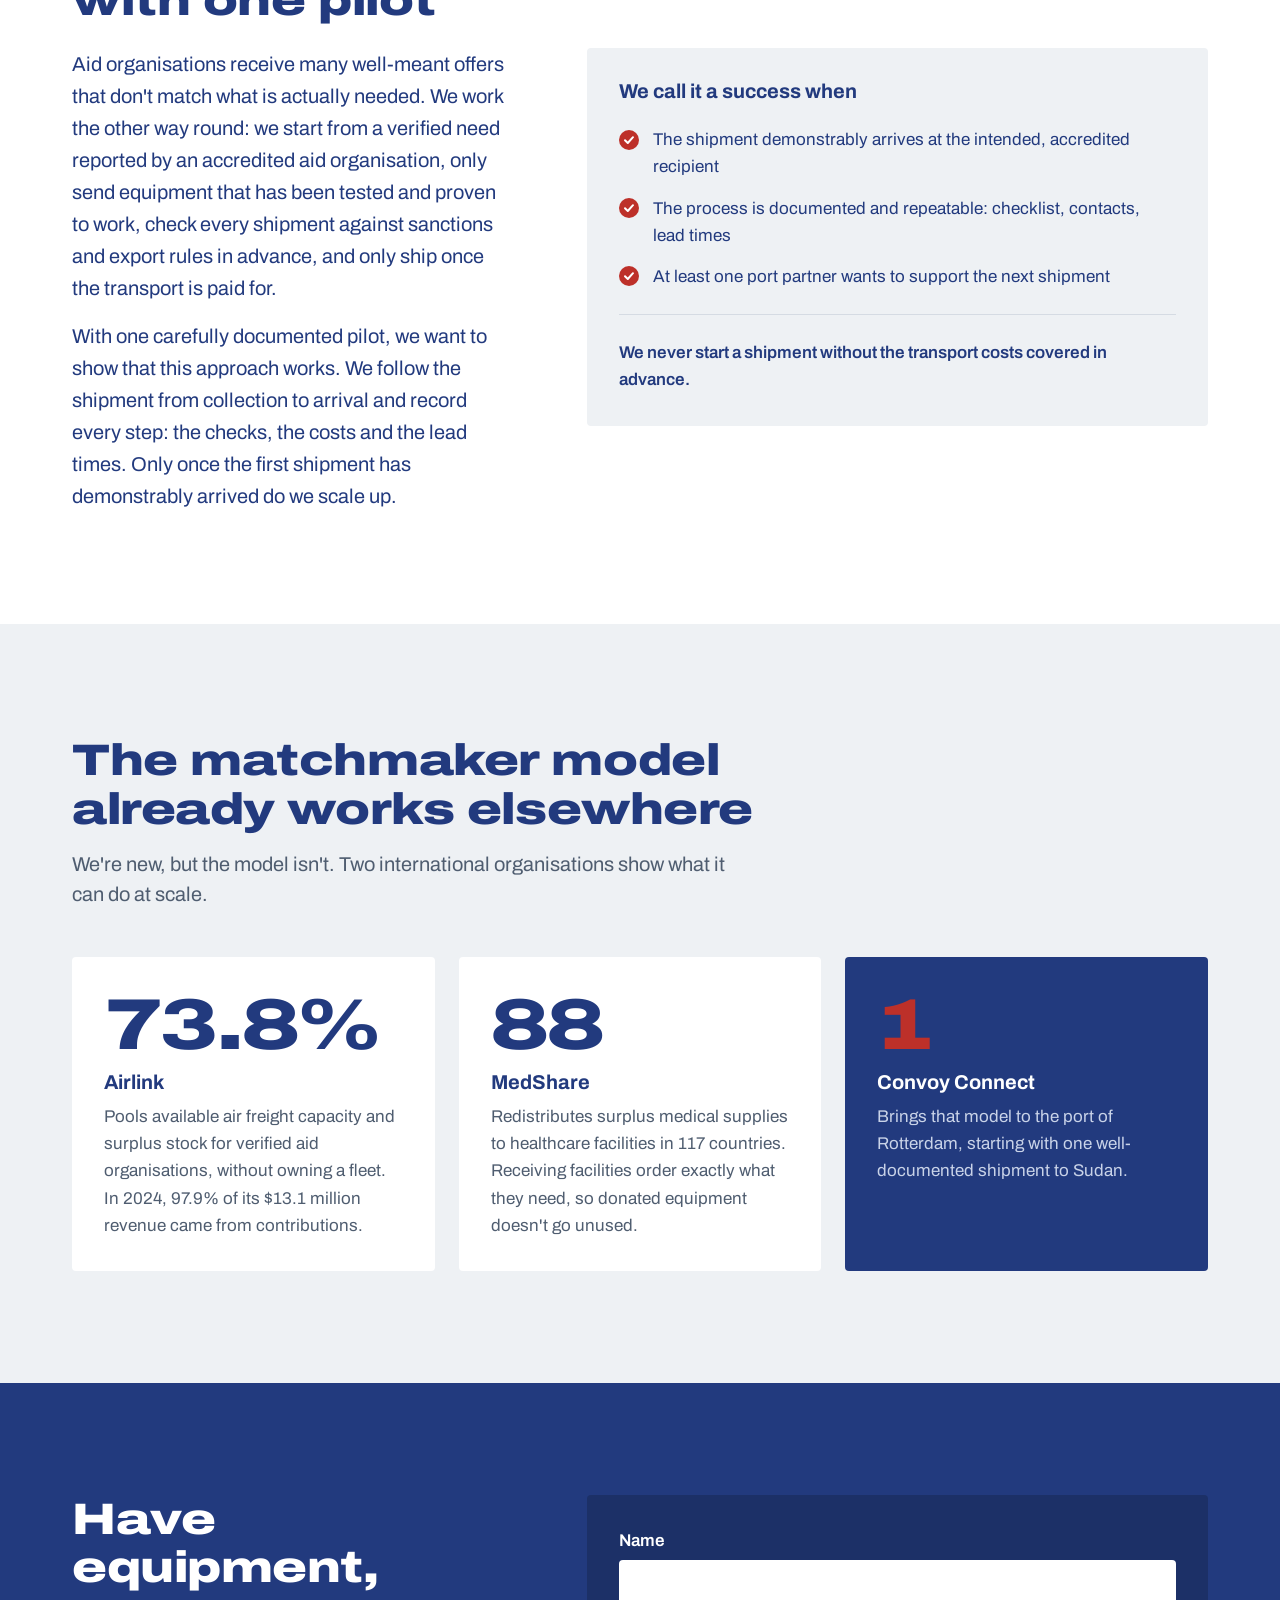
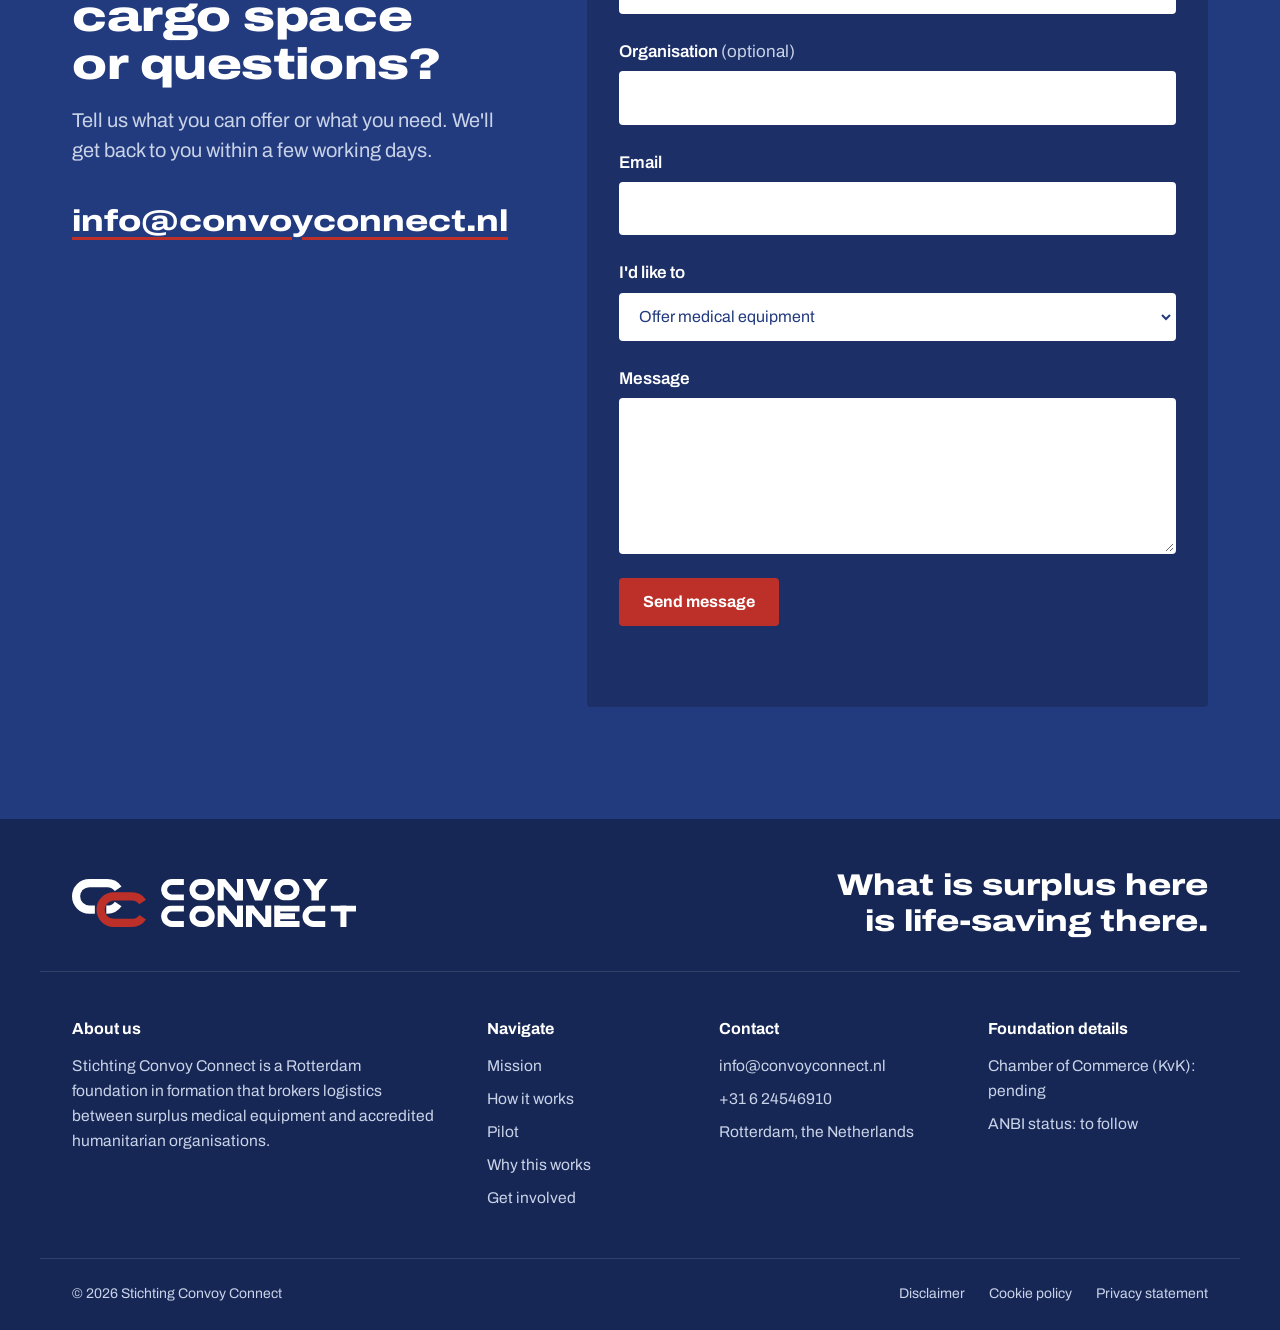
==== commit ae034a37: "Language menu: English, French, Dutch" ====
--- a/index.html
+++ b/index.html
@@ -28,8 +28,8 @@
         </button>
         <ul class="lang-menu__list" id="lang-list" hidden>
           <li><button type="button" class="lang__btn" data-lang="en" lang="en" aria-pressed="true">English</button></li>
+          <li><button type="button" class="lang__btn" data-lang="fr" lang="fr" aria-pressed="false">Français</button></li>
           <li><button type="button" class="lang__btn" data-lang="nl" lang="nl" aria-pressed="false">Nederlands</button></li>
-          <li><button type="button" class="lang__btn" data-lang="fr" lang="fr" aria-pressed="false">Français</button></li>
         </ul>
       </div>
       <nav class="nav" id="site-nav" aria-label="Main">
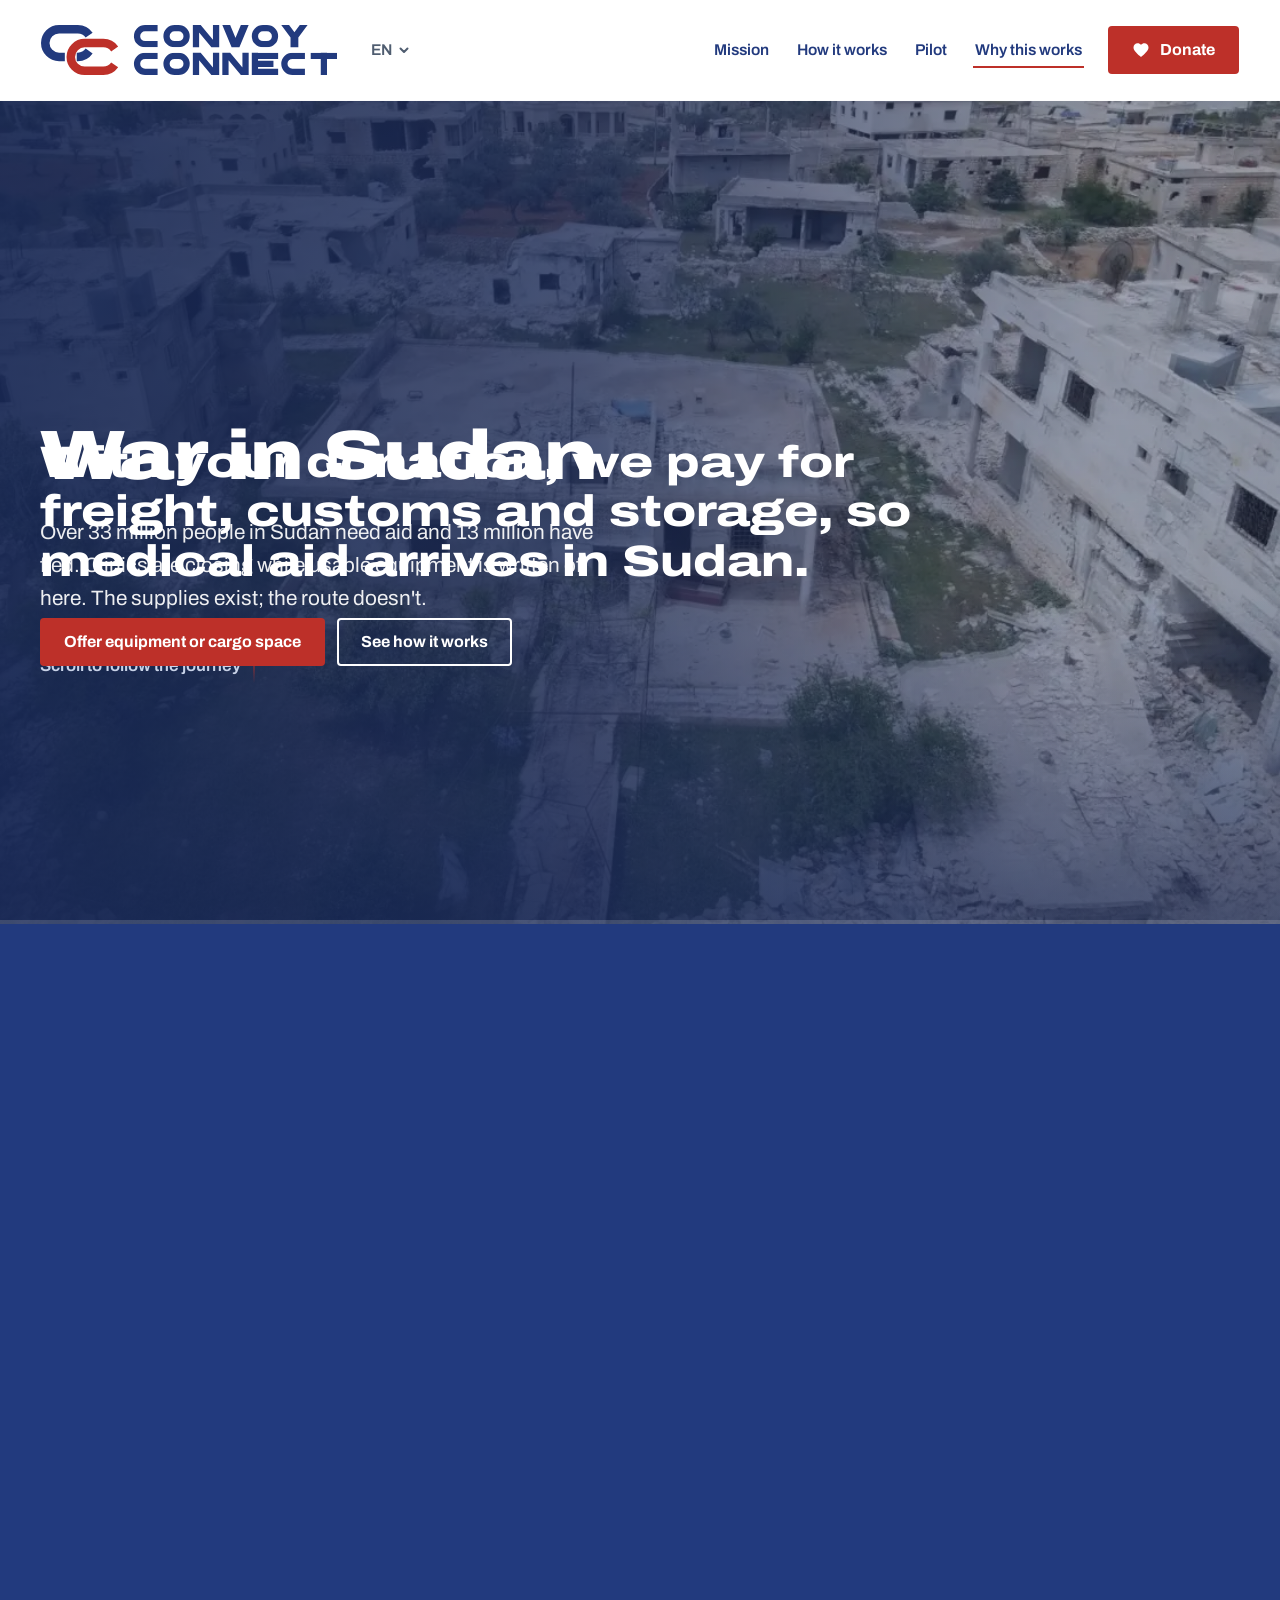
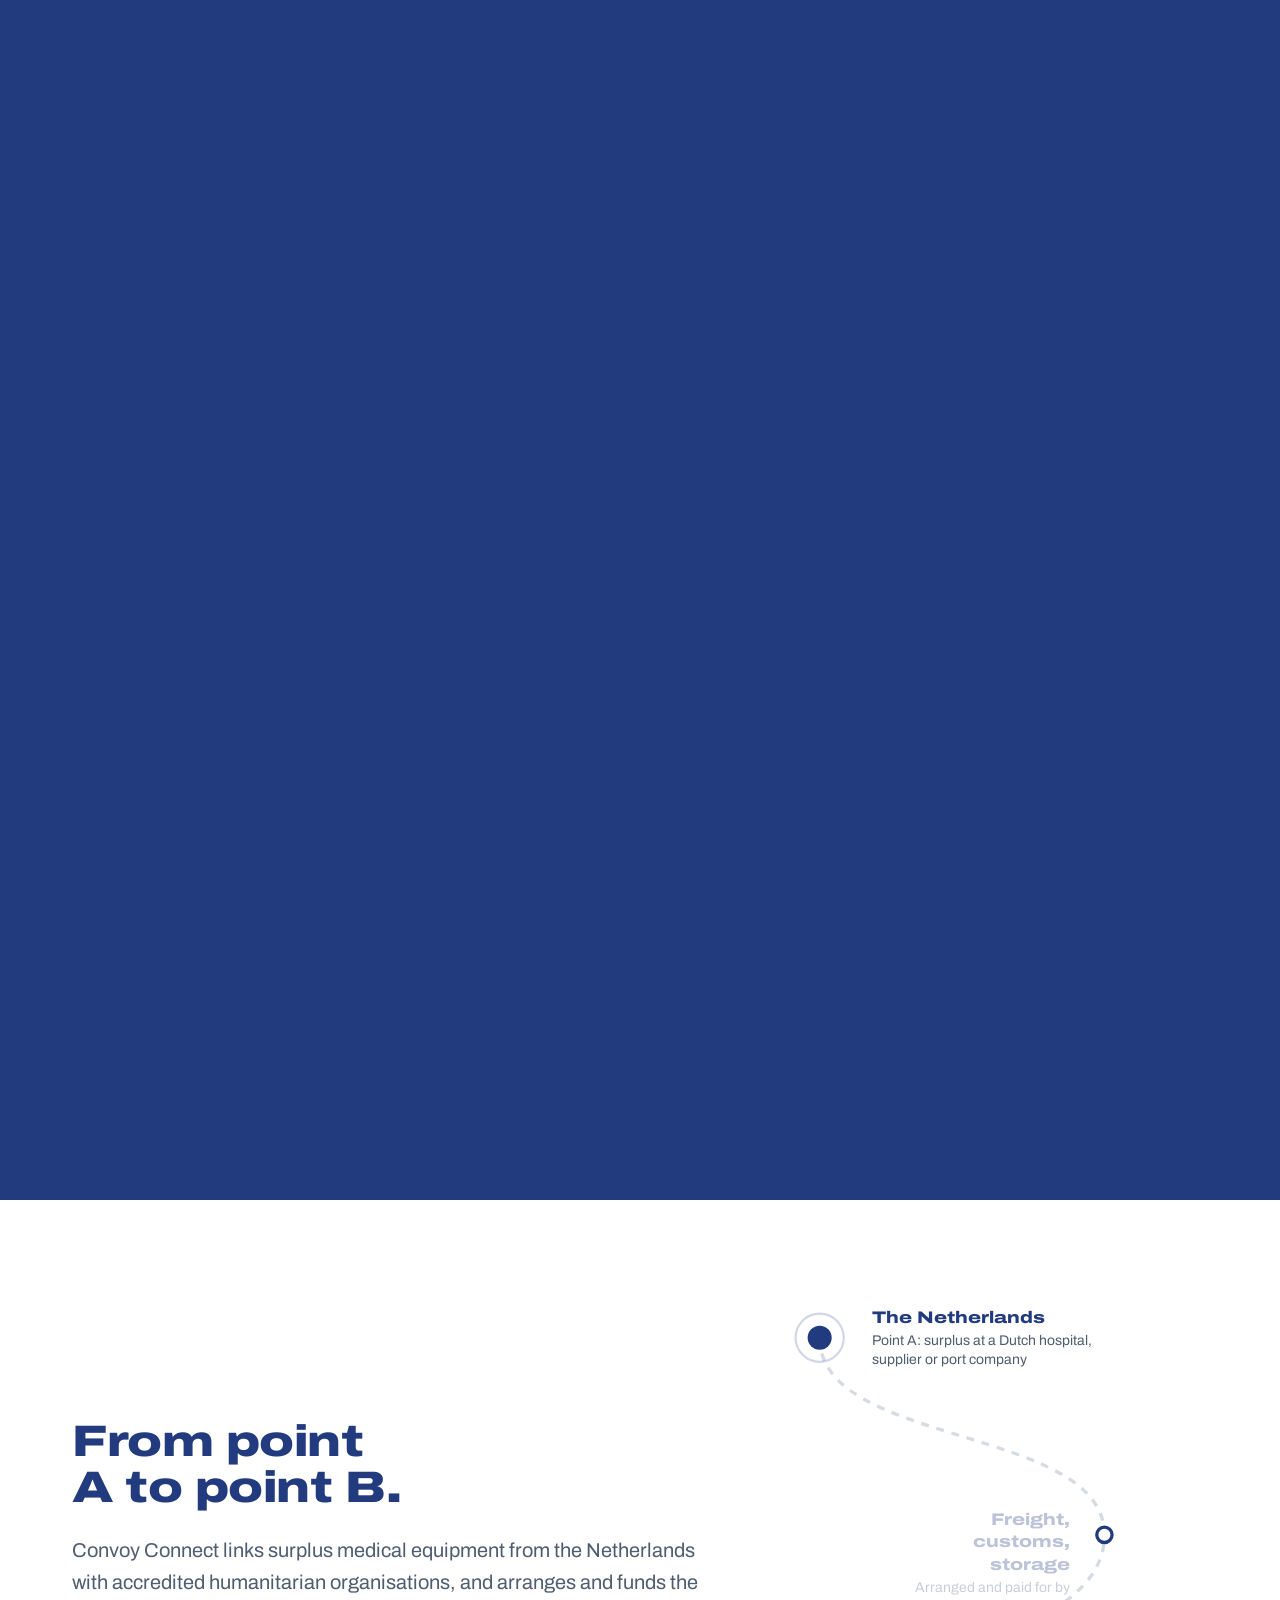
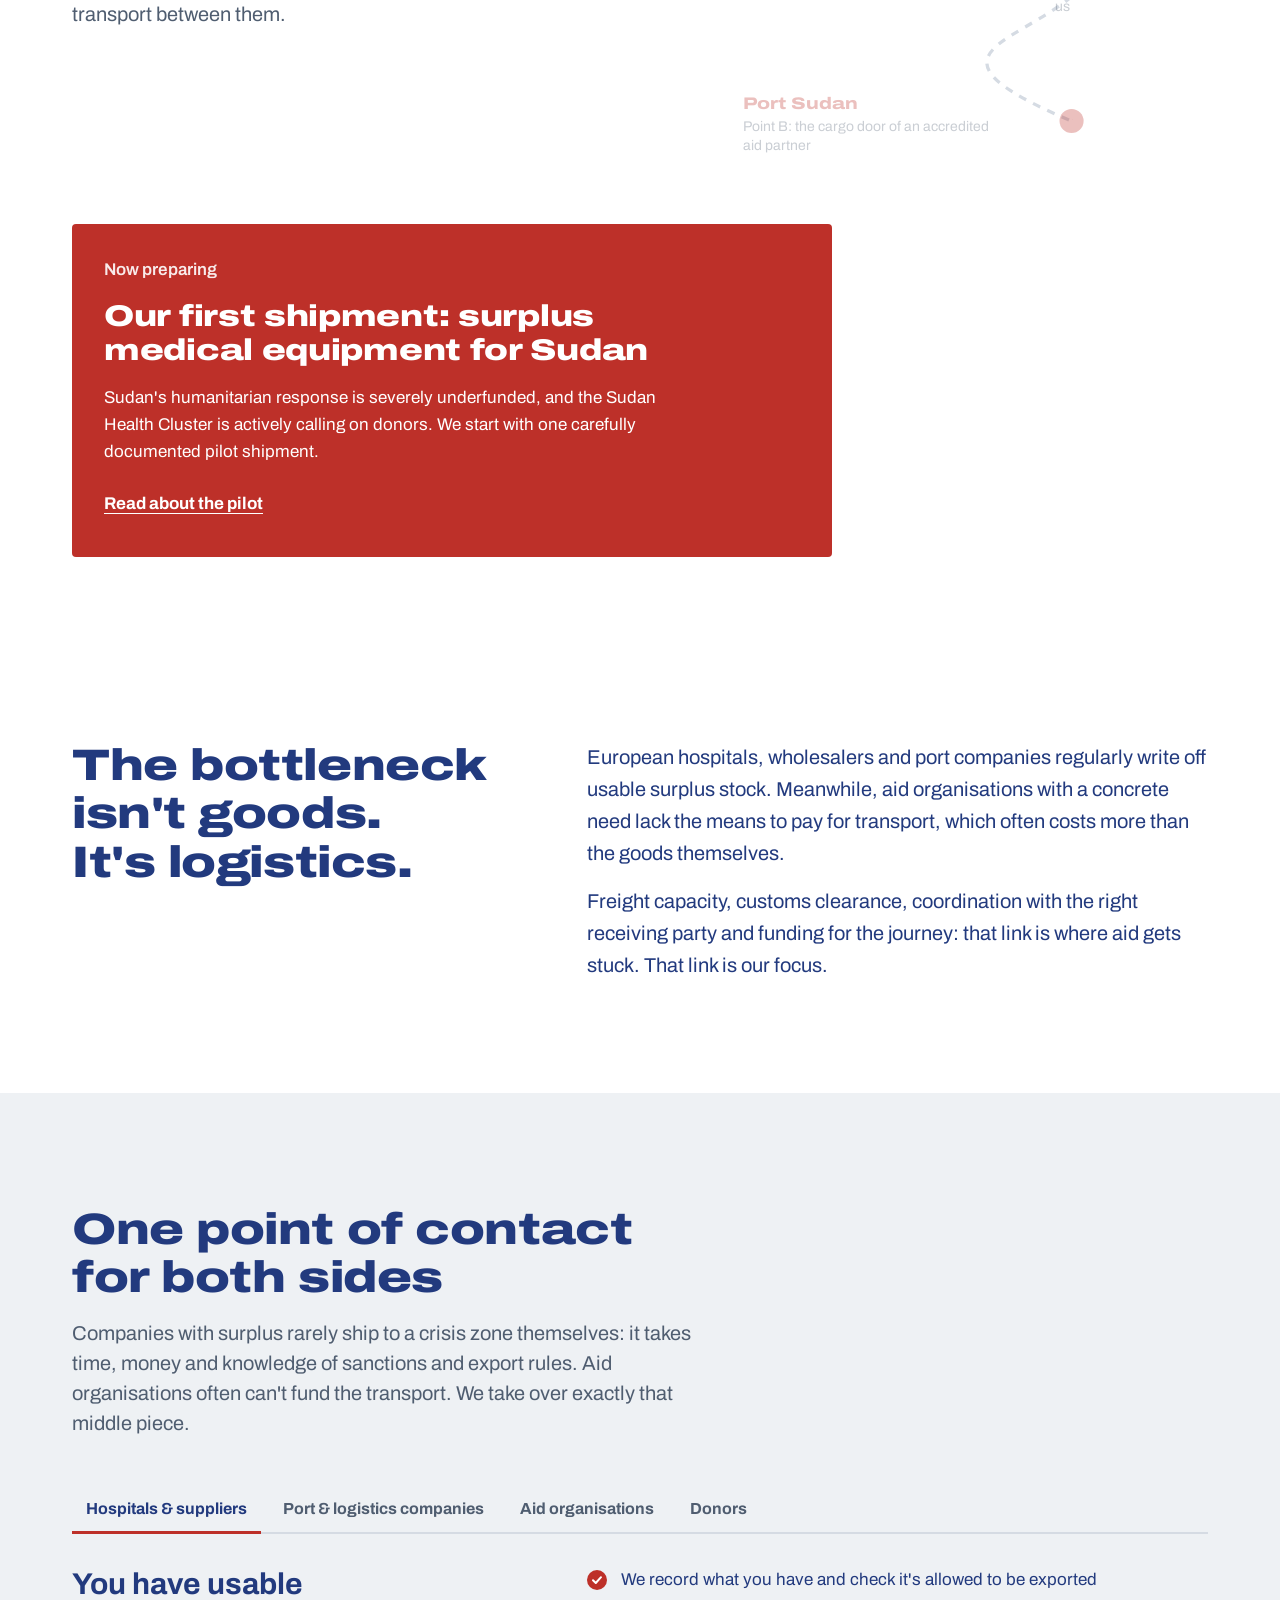
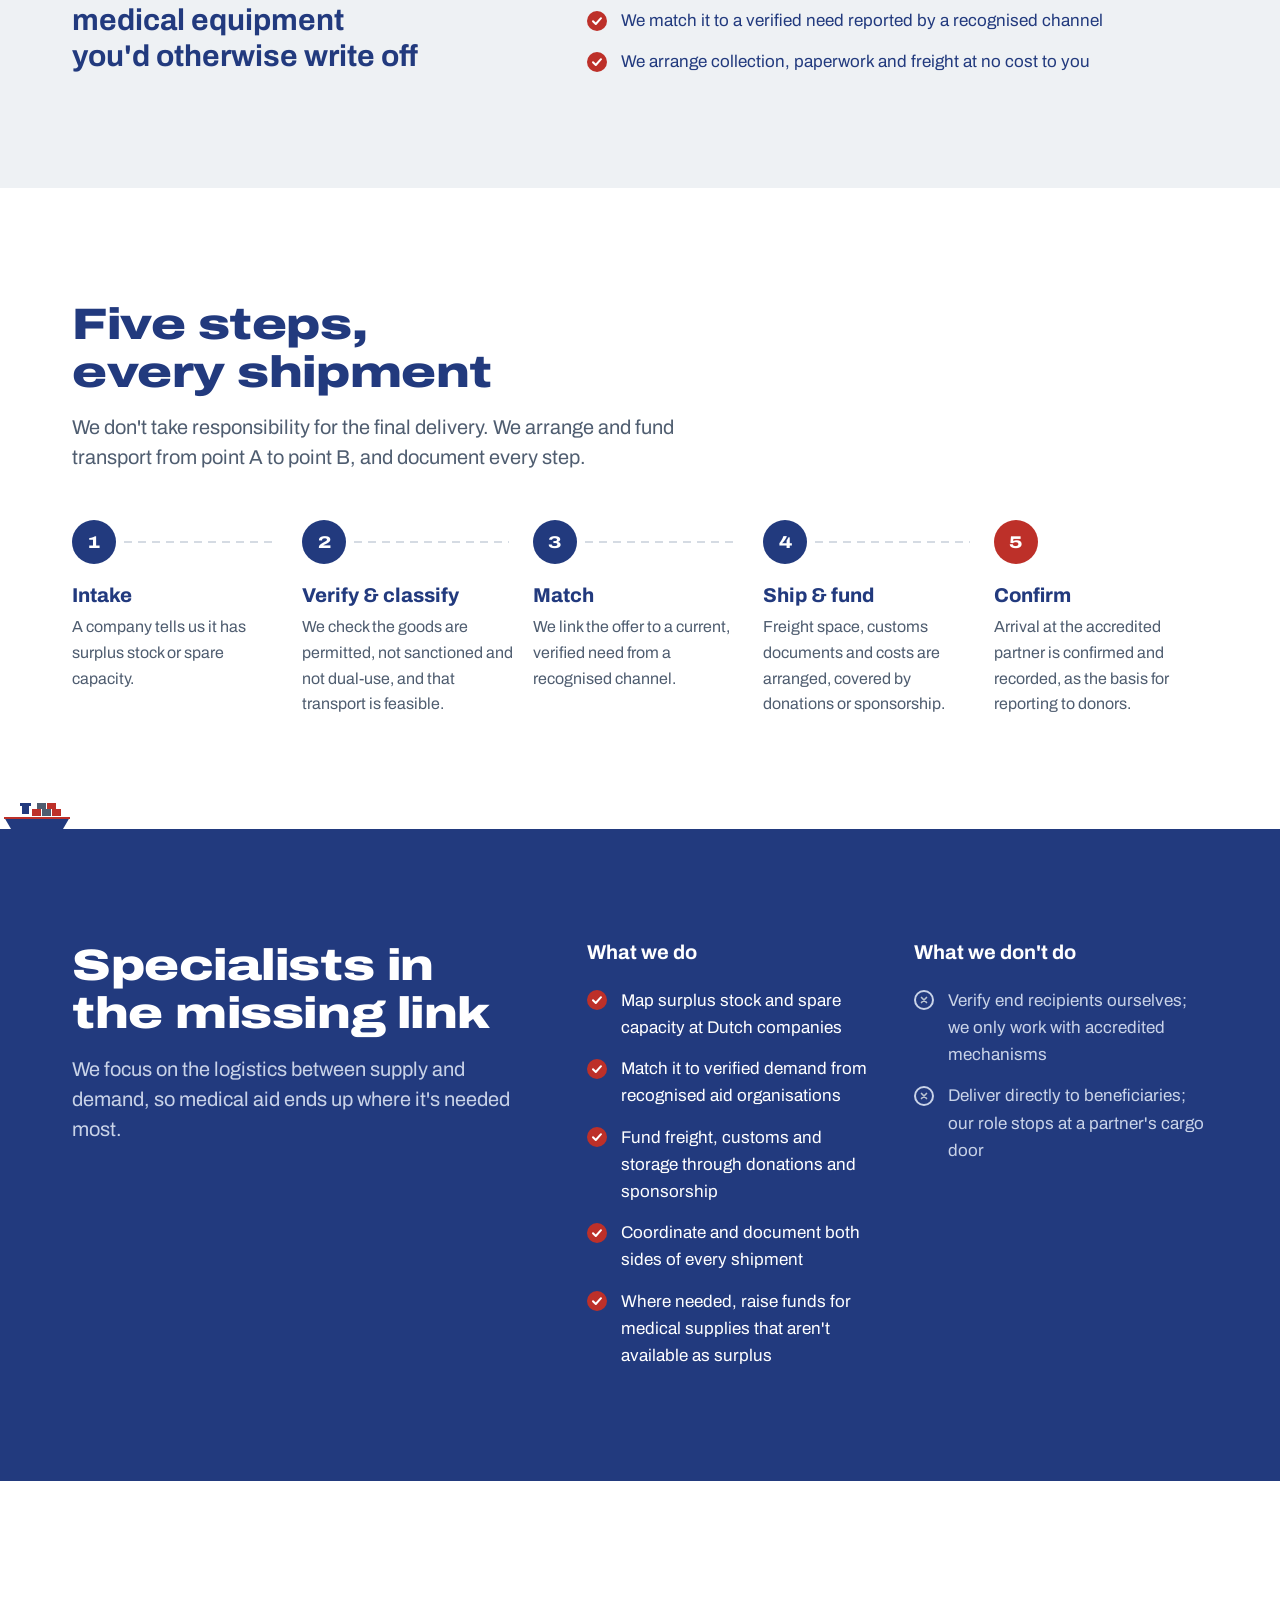
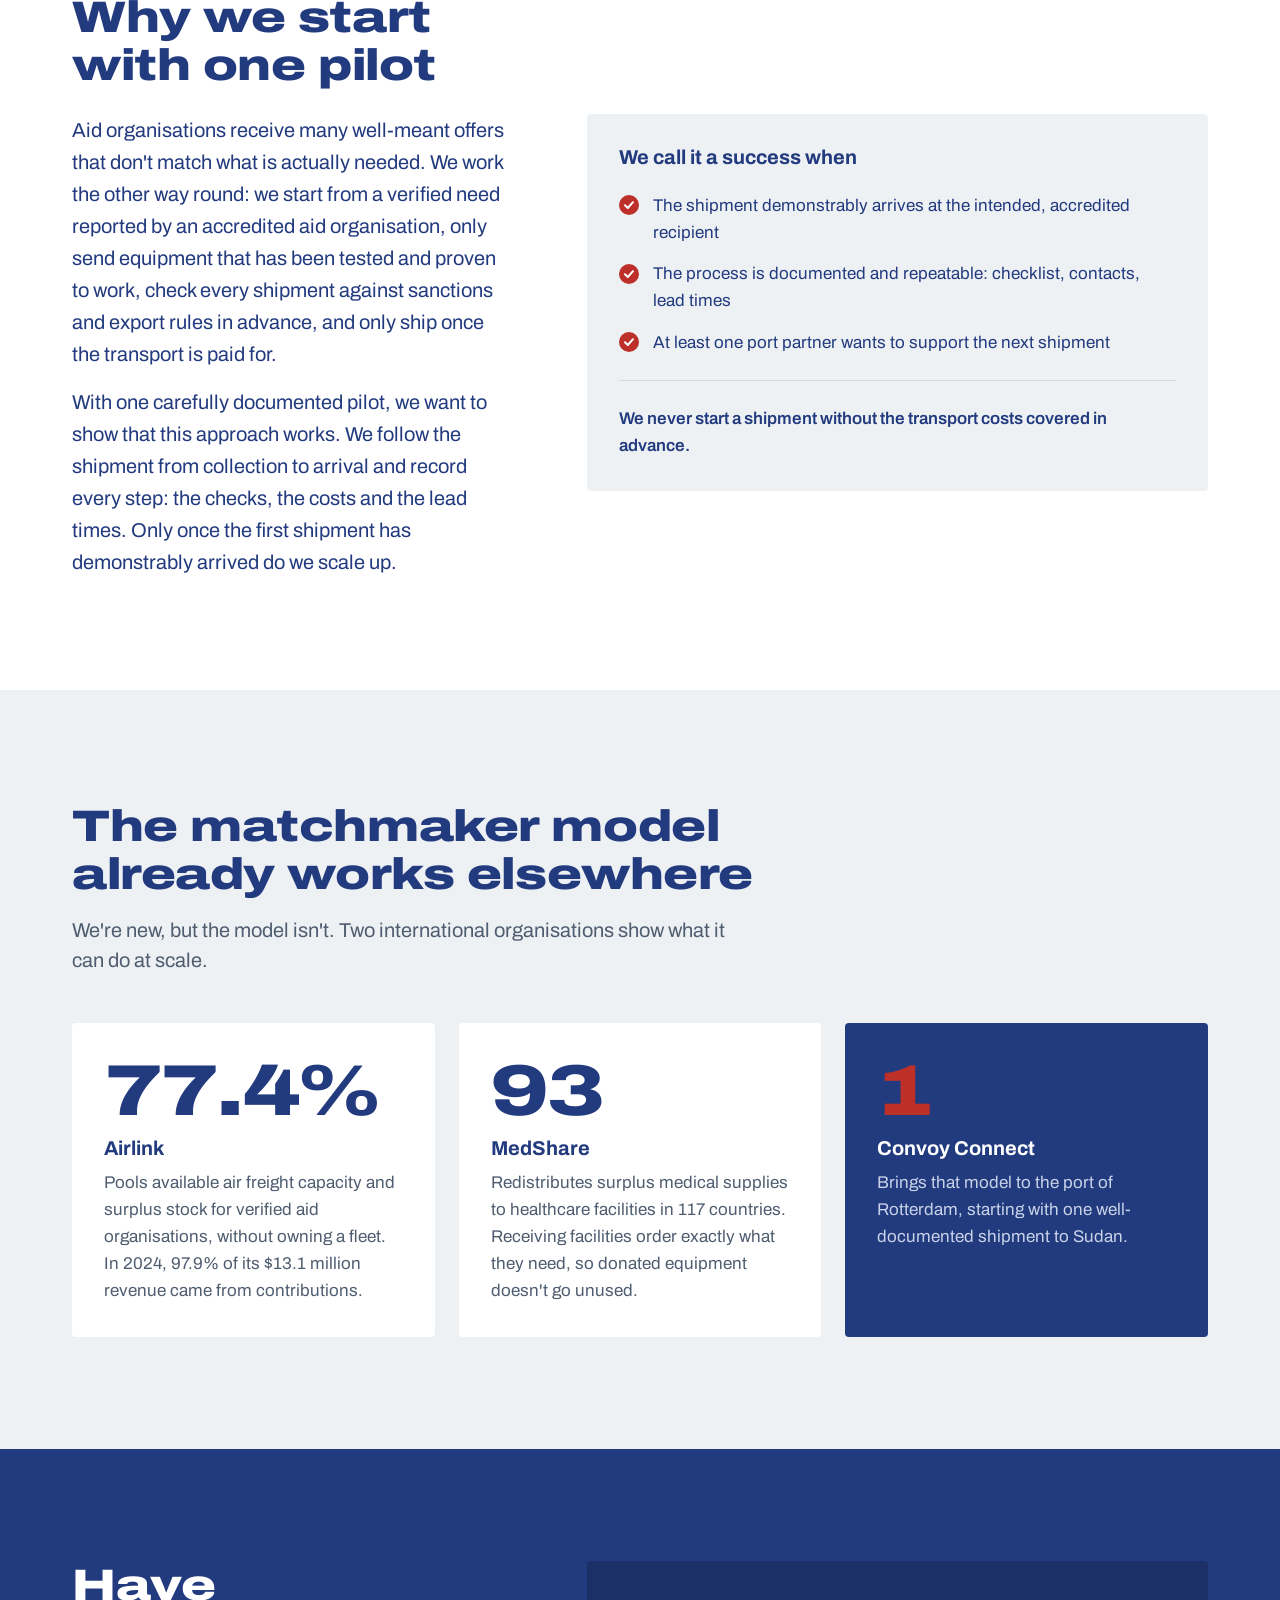
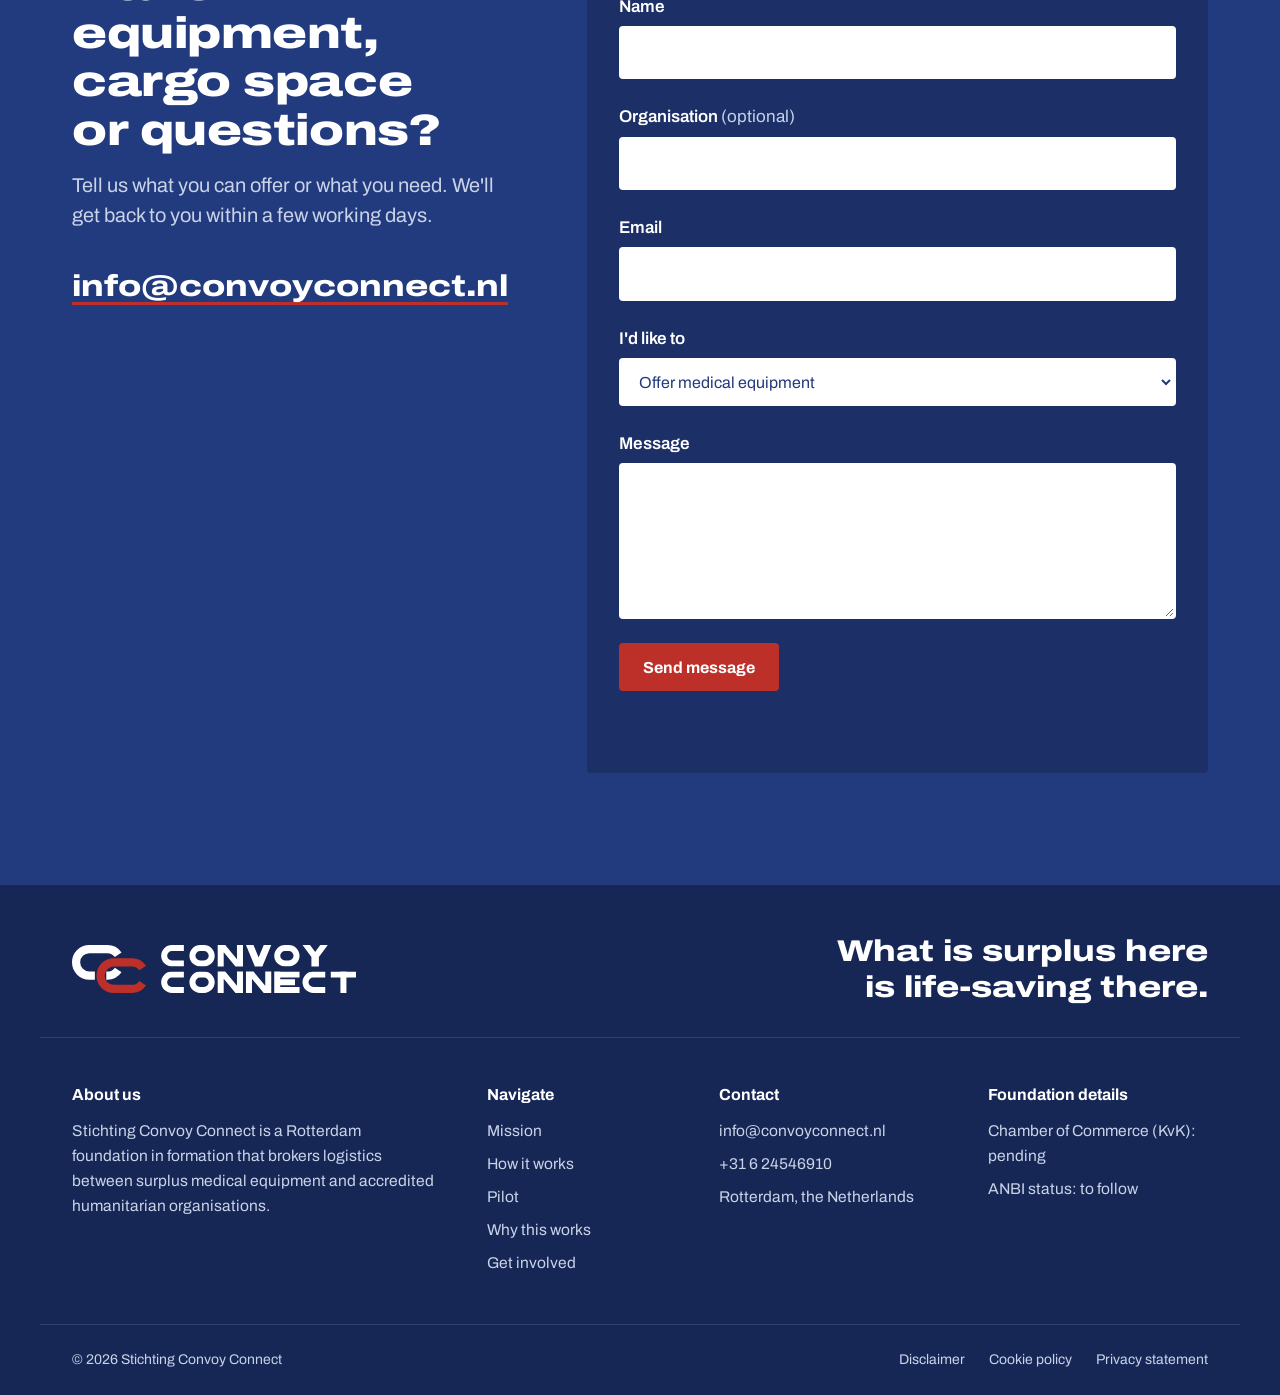
==== commit bd1a213a: "Texts: funding for missing medical supplies" ====
--- a/index.html
+++ b/index.html
@@ -127,7 +127,7 @@
         </div>
         <div class="prose">
           <p data-i18n="mission.p1">European hospitals, wholesalers and port companies regularly write off usable surplus stock. Meanwhile, aid organisations with a concrete need lack the means to pay for transport, which often costs more than the goods themselves.</p>
-          <p data-i18n="mission.p2">Freight capacity, customs clearance, coordination with the right receiving party and funding for the journey: that link is where aid gets stuck. It's the only part we take on.</p>
+          <p data-i18n="mission.p2">Freight capacity, customs clearance, coordination with the right receiving party and funding for the journey: that link is where aid gets stuck. That link is our focus.</p>
         </div>
       </div>
     </section>
@@ -180,7 +180,7 @@
             <div class="panel">
               <h3 data-i18n="who.p4Title">You want your gift to move aid that already exists</h3>
               <ul class="checklist">
-                <li data-i18n="who.p4a">Your donation pays for transport and coordination only, never for purchasing goods</li>
+                <li data-i18n="who.p4a">Your donation goes mainly to transport and coordination, and where needed to buying medical supplies that are missing</li>
                 <li data-i18n="who.p4b">Every shipment is documented, from intake to confirmed arrival</li>
                 <li data-i18n="who.p4c">We will apply for ANBI status so gifts become tax-deductible</li>
               </ul>
@@ -194,7 +194,7 @@
     <section class="section" id="how">
       <div class="container">
         <h2 class="h2" data-i18n="how.title">Five steps, every shipment</h2>
-        <p class="section__intro" data-i18n="how.intro">We never take ownership of the goods or responsibility for the final delivery. We arrange and fund transport from point A to point B, and document every step.</p>
+        <p class="section__intro" data-i18n="how.intro">We don't take responsibility for the final delivery. We arrange and fund transport from point A to point B, and document every step.</p>
         <ol class="steps">
           <li class="step">
             <h3 data-i18n="how.s1t">Intake</h3>
@@ -249,12 +249,12 @@
               <li data-i18n="bound.do2">Match it to verified demand from recognised aid organisations</li>
               <li data-i18n="bound.do3">Fund freight, customs and storage through donations and sponsorship</li>
               <li data-i18n="bound.do4">Coordinate and document both sides of every shipment</li>
+              <li data-i18n="bound.do5">Where needed, raise funds for medical supplies that aren't available as surplus</li>
             </ul>
           </div>
           <div>
             <h3 data-i18n="bound.dontTitle">What we don't do</h3>
             <ul class="crosslist">
-              <li data-i18n="bound.dont1">Raise money for food, medicine or goods themselves</li>
               <li data-i18n="bound.dont2">Verify end recipients ourselves; we only work with accredited mechanisms</li>
               <li data-i18n="bound.dont3">Deliver directly to beneficiaries; our role stops at a partner's cargo door</li>
             </ul>
@@ -402,6 +402,6 @@
     </div>
   </footer>
 
-  <script src="main.js?v=7"></script>
+  <script src="main.js?v=8"></script>
 </body>
 </html>
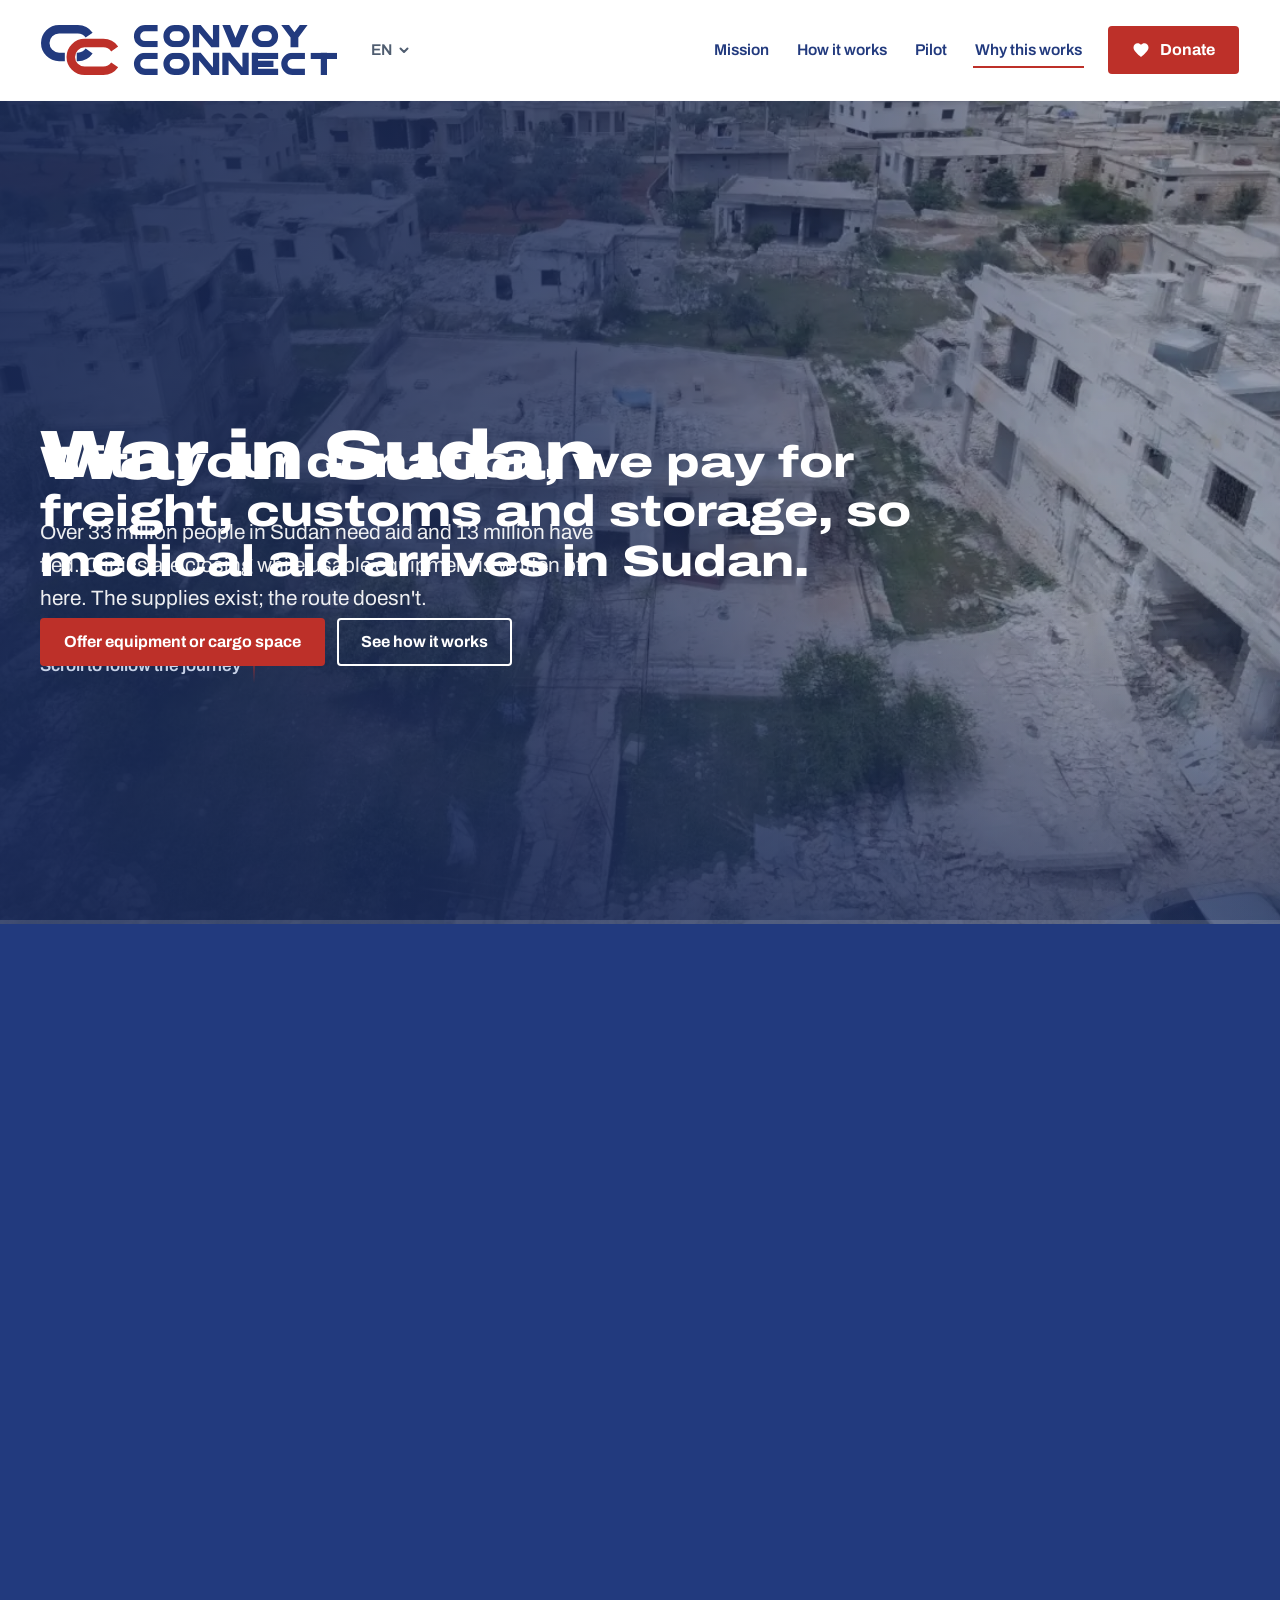
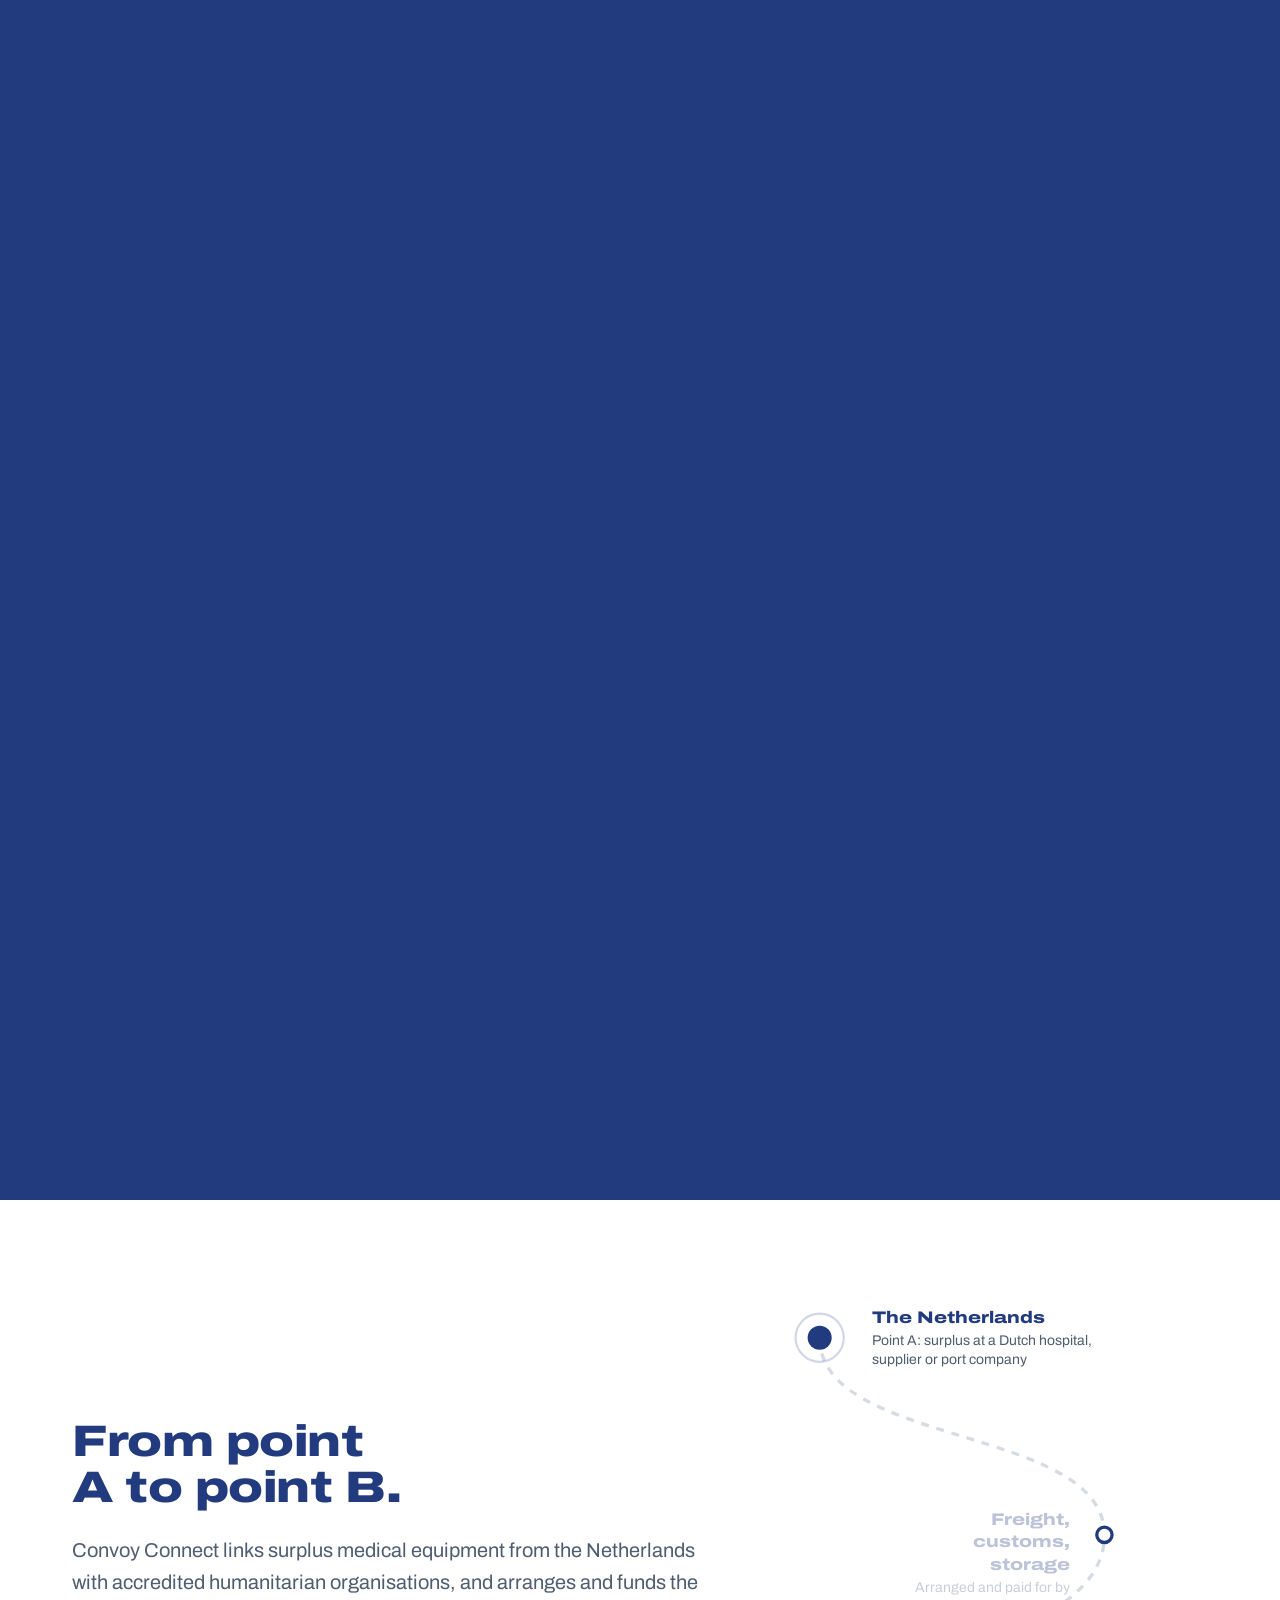
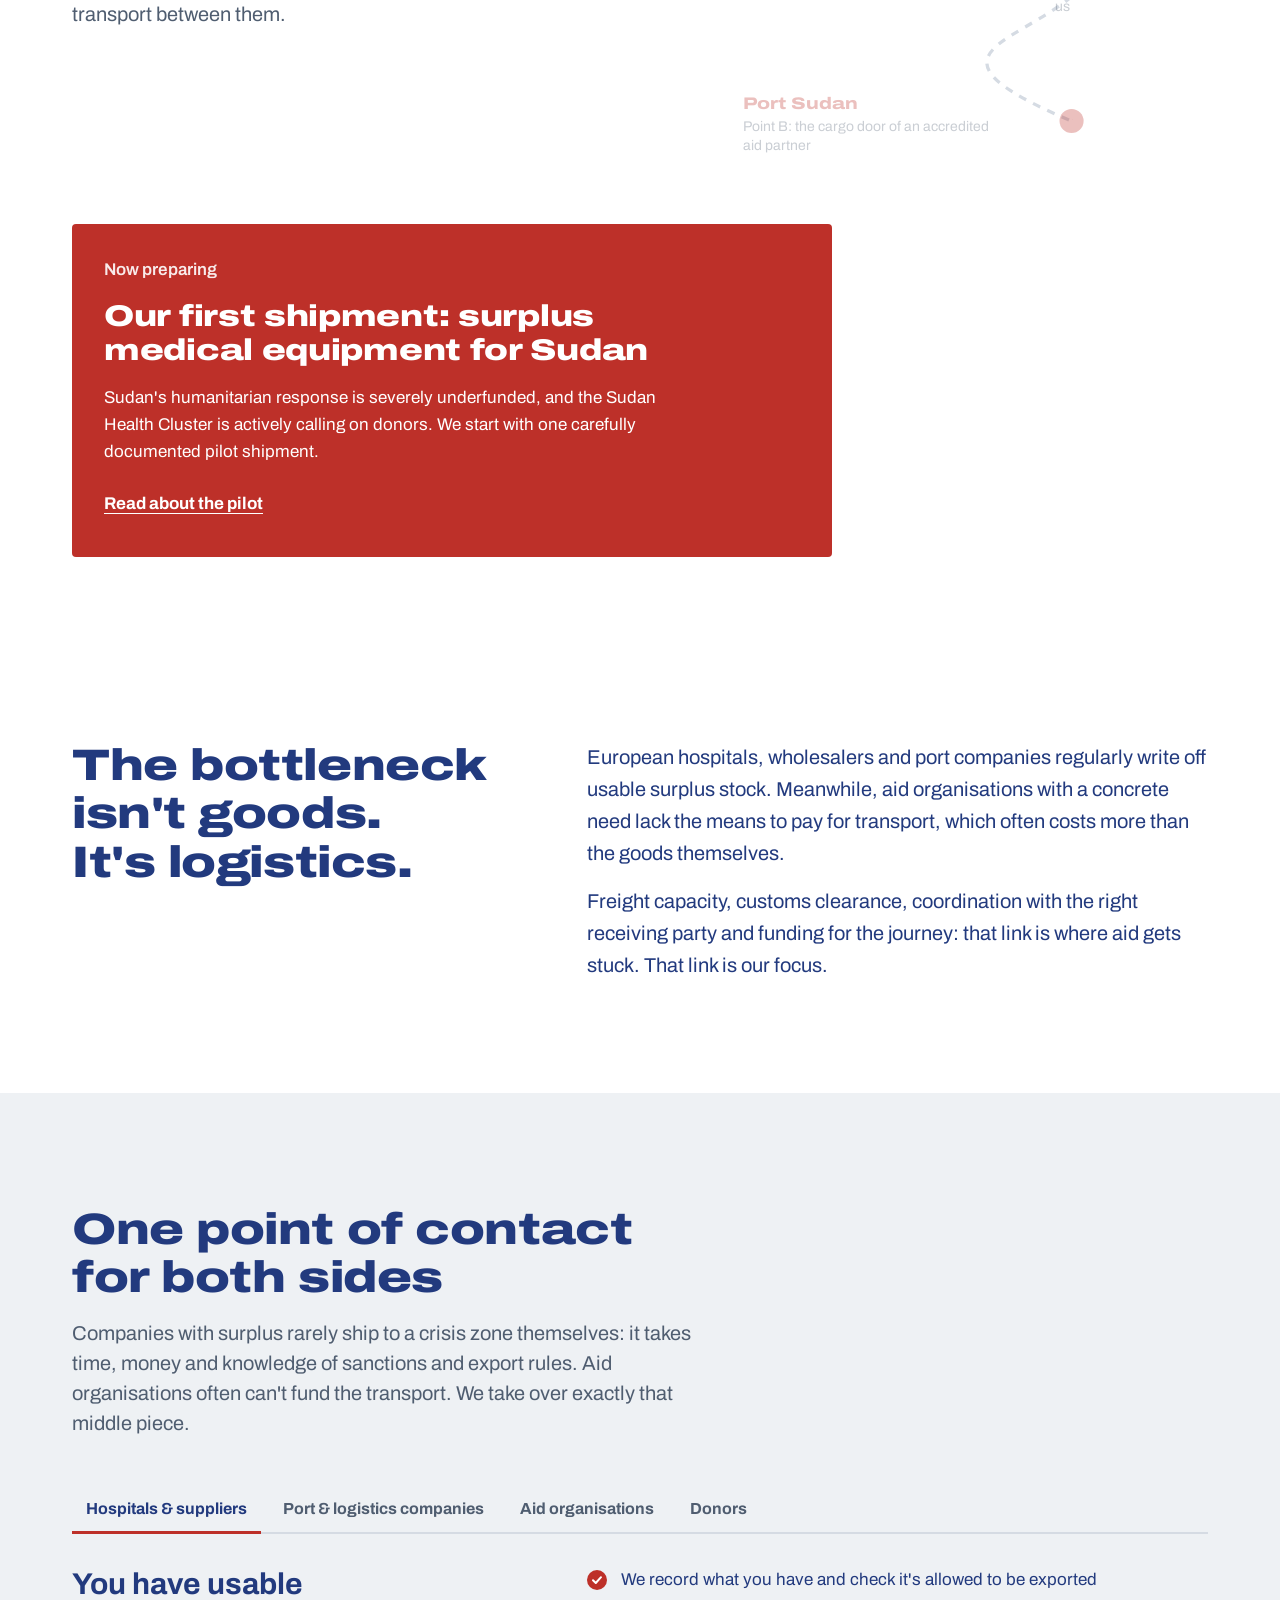
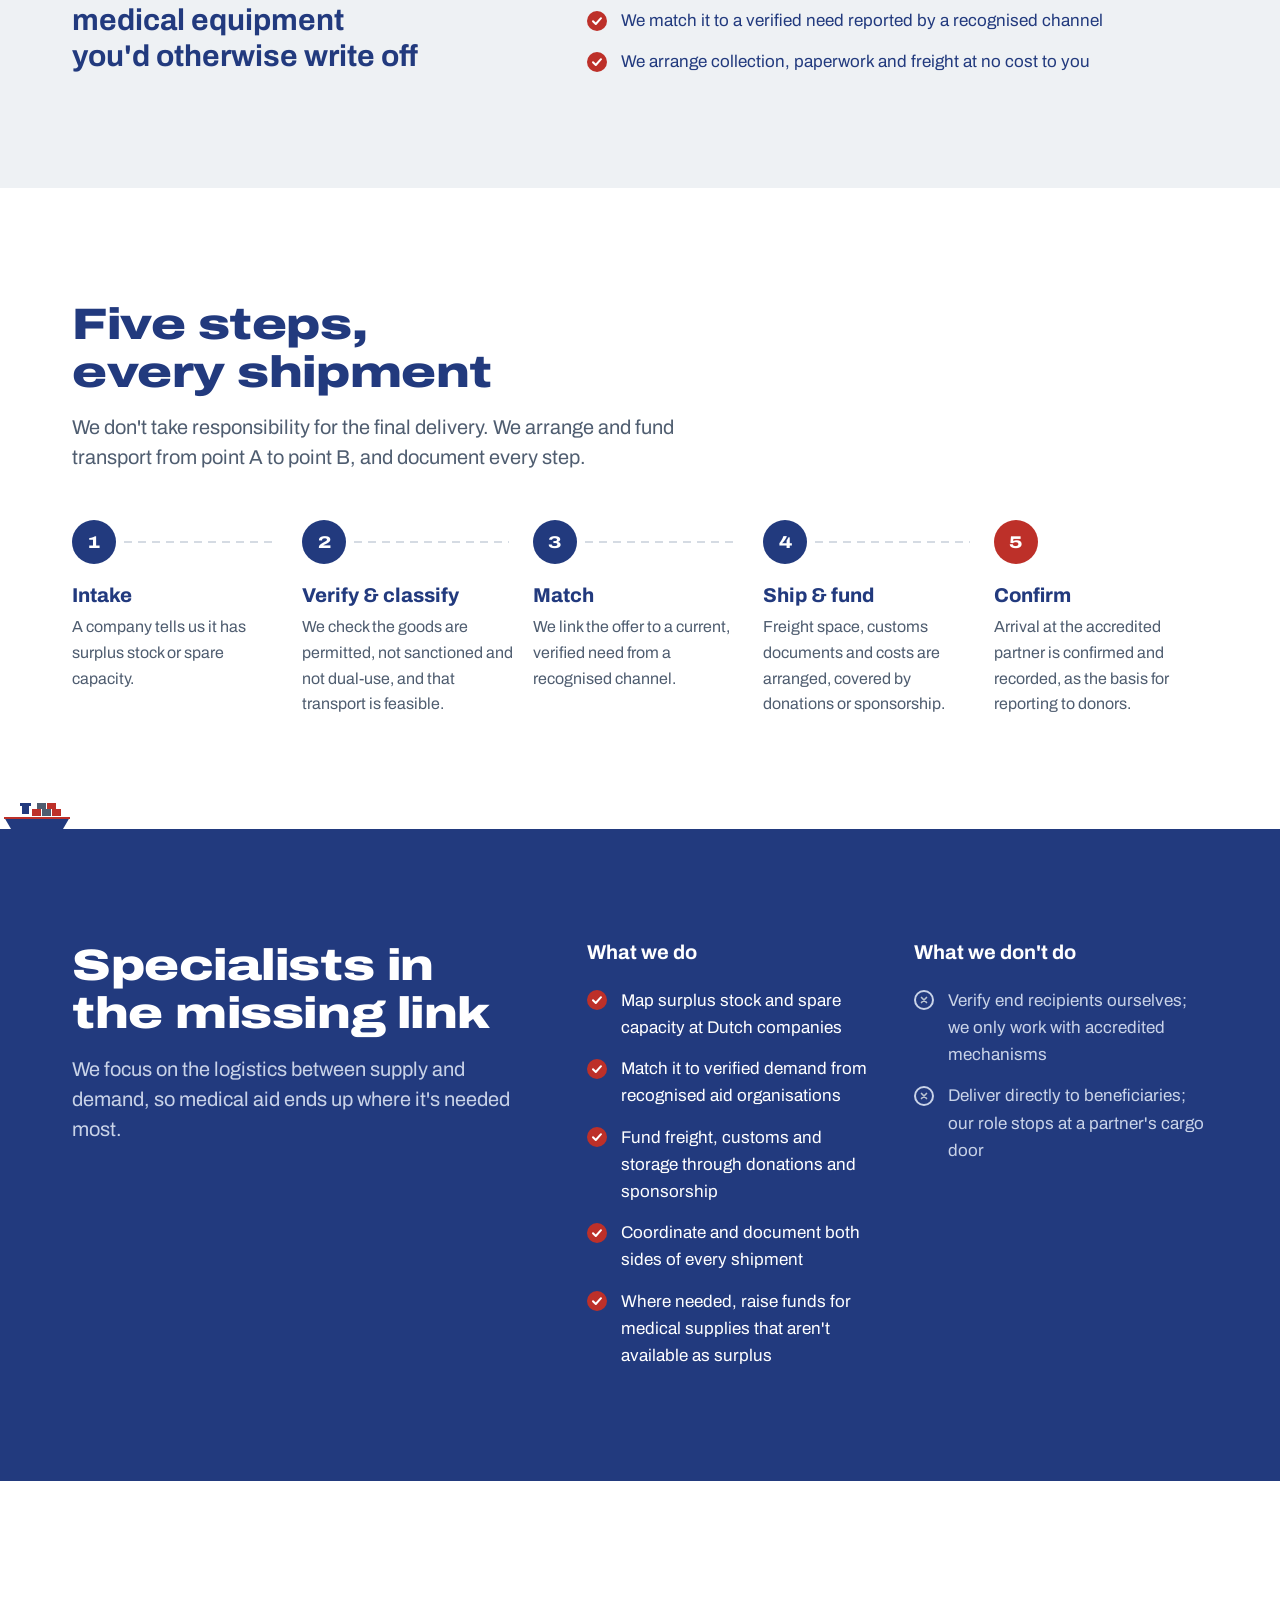
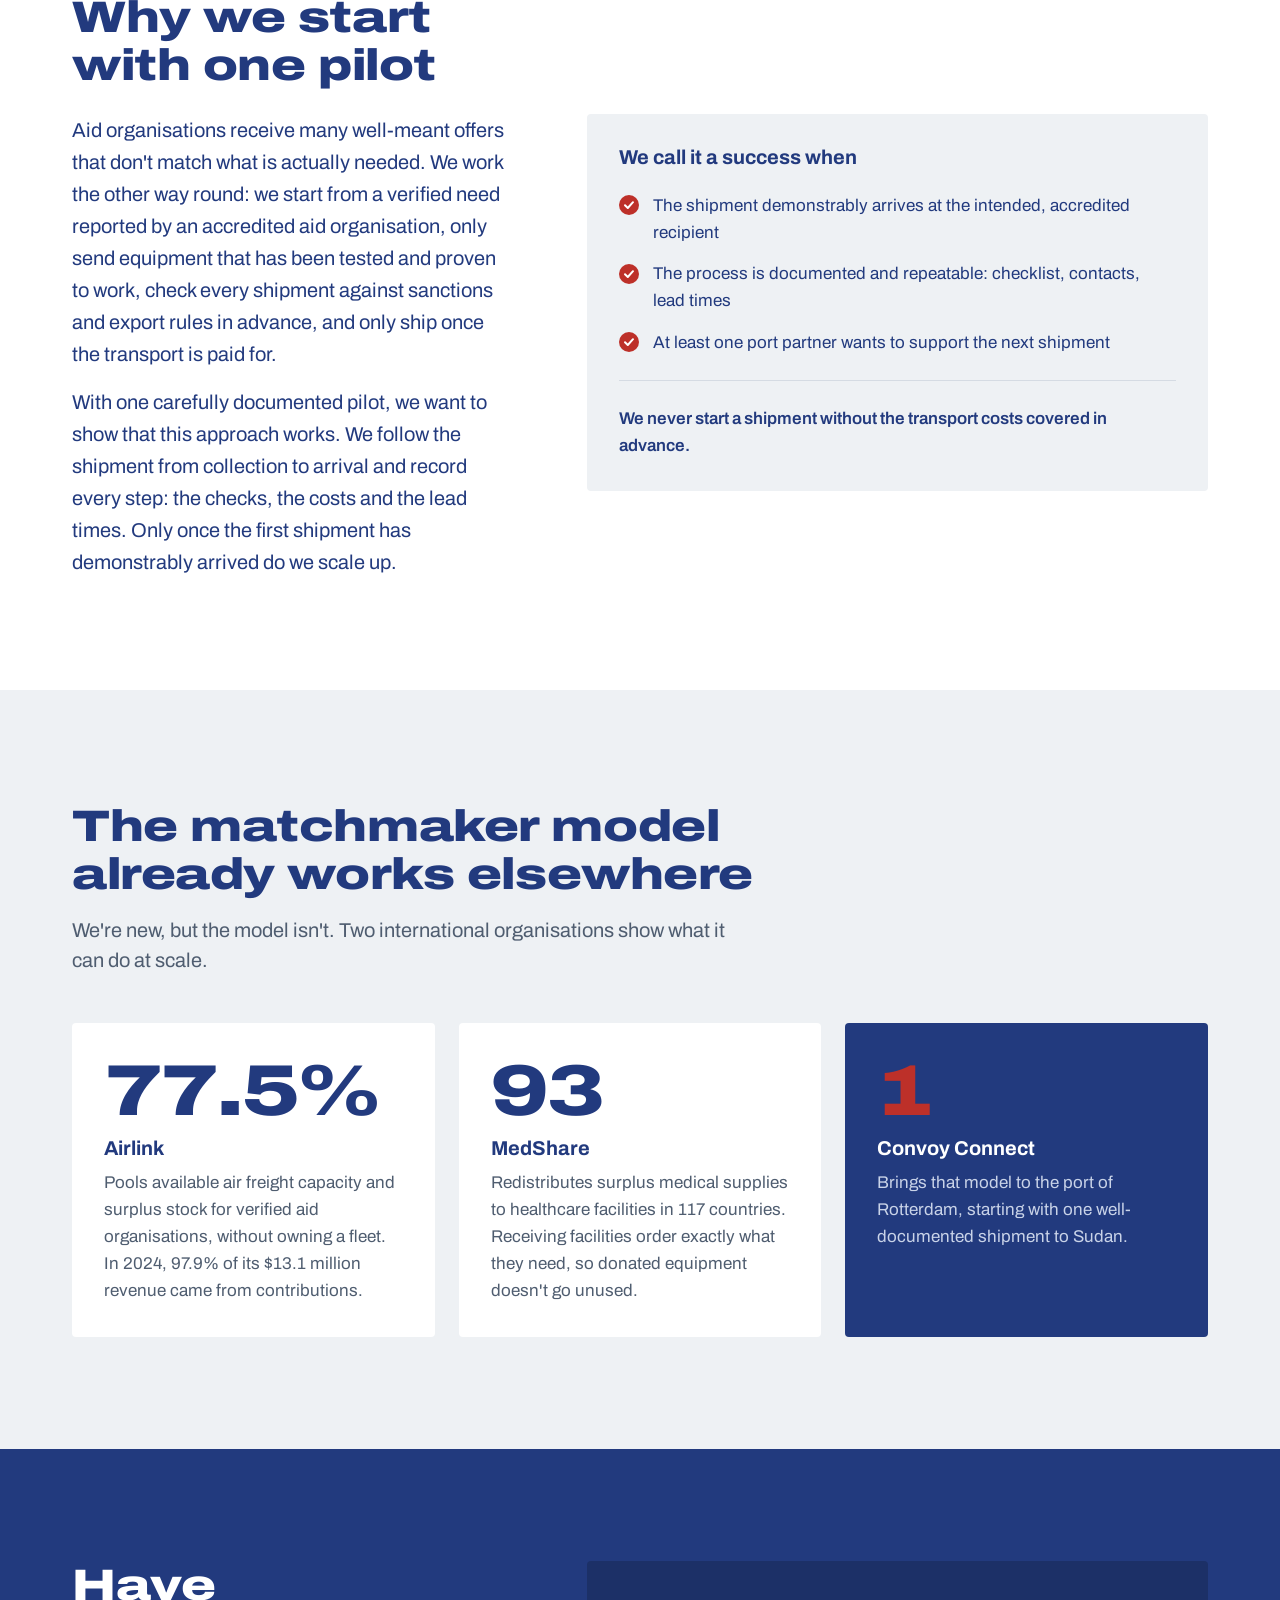
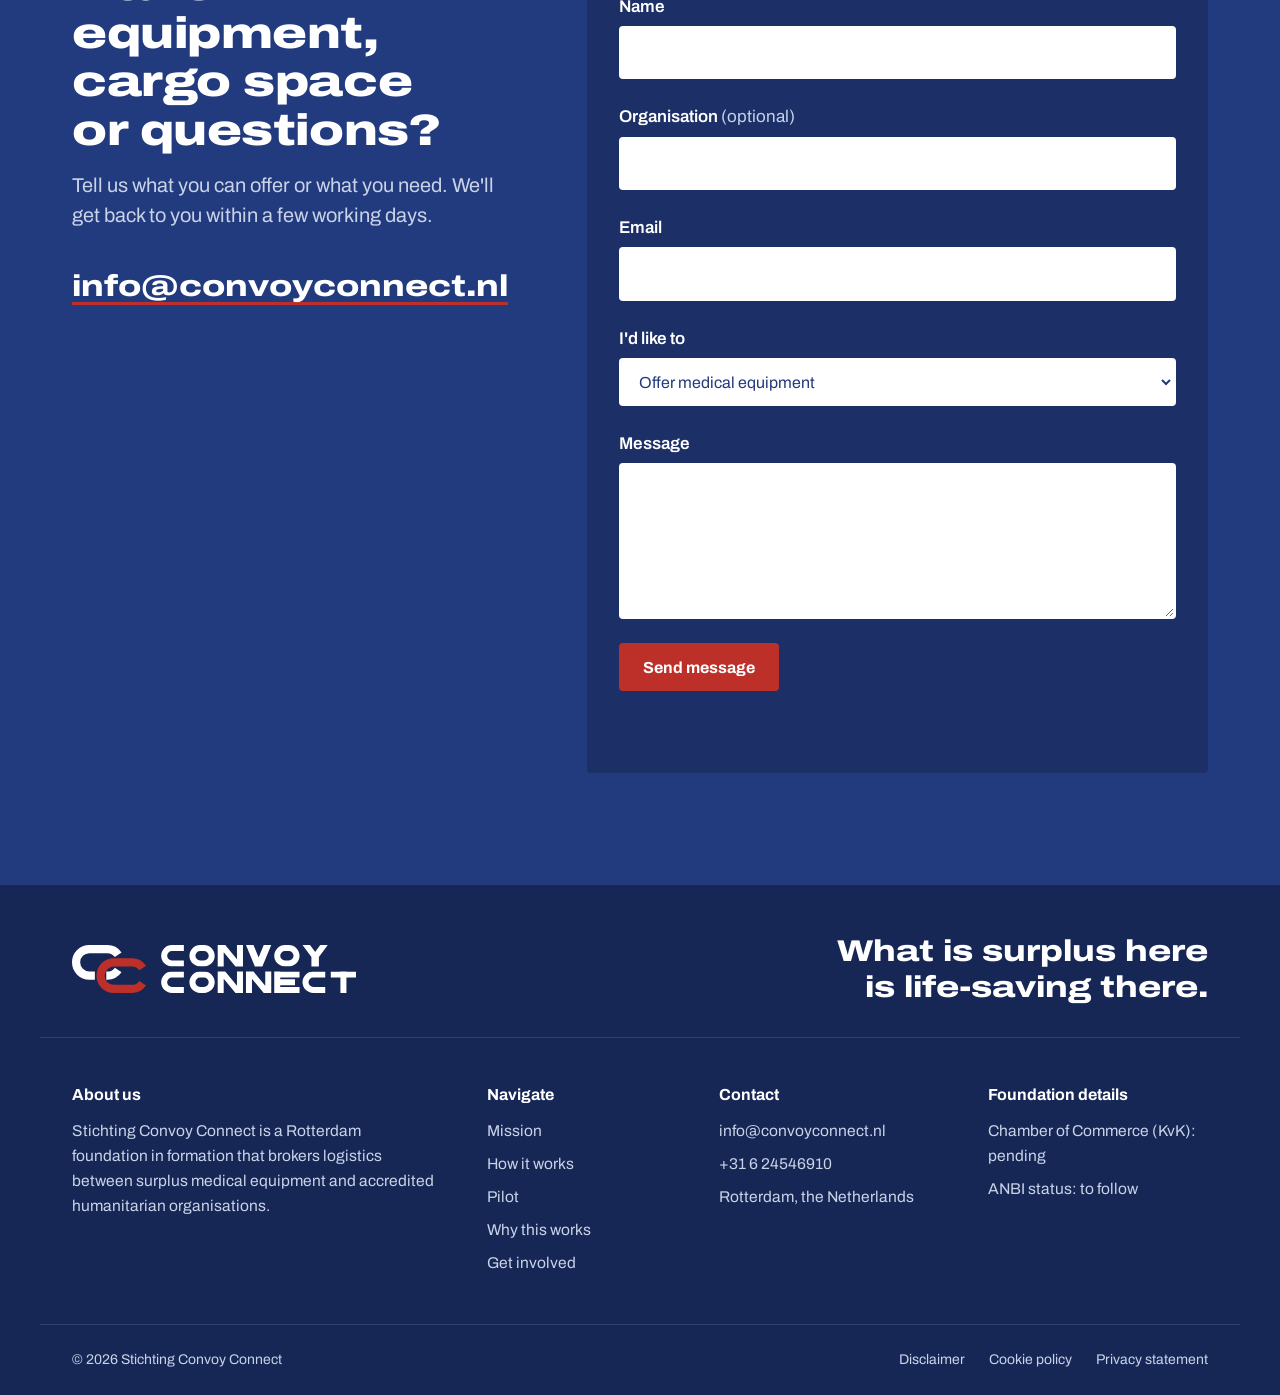
==== commit 968cf7f4: "Contact form sends email via FormSubmit" ====
--- a/index.html
+++ b/index.html
@@ -11,7 +11,7 @@
   <link rel="preconnect" href="https://fonts.googleapis.com">
   <link rel="preconnect" href="https://fonts.gstatic.com" crossorigin>
   <link href="https://fonts.googleapis.com/css2?family=Archivo:wdth,wght@62..125,300..900&display=swap" rel="stylesheet">
-  <link rel="stylesheet" href="styles.css?v=8">
+  <link rel="stylesheet" href="styles.css?v=9">
 </head>
 <body>
   <a class="skip-link" href="#main" data-i18n="skip">Skip to content</a>
@@ -349,6 +349,7 @@
             <textarea id="f-msg" name="message" rows="5" required aria-describedby="f-msg-err"></textarea>
             <p class="field__error" id="f-msg-err" data-i18n="form.msgErr" hidden>Add a short message describing what you can offer or need.</p>
           </div>
+          <input type="text" name="_honey" class="form__honey" tabindex="-1" autocomplete="off" aria-hidden="true">
           <button type="submit" class="btn btn--red" data-i18n="form.submit">Send message</button>
           <p class="form__status" role="status" aria-live="polite"></p>
         </form>
@@ -402,6 +403,6 @@
     </div>
   </footer>
 
-  <script src="main.js?v=8"></script>
+  <script src="main.js?v=9"></script>
 </body>
 </html>
--- a/styles.css
+++ b/styles.css
@@ -365,6 +365,8 @@
 .field__error { color: #FFC4BE; font-size: 0.95rem; }
 .form .btn { justify-self: start; }
 .form__status { min-height: 1.5em; color: var(--on-navy-muted); }
+.form__honey { position: absolute; left: -9999px; width: 1px; height: 1px; opacity: 0; }
+.form button[disabled] { opacity: .6; cursor: progress; }
 
 /* Footer: brand bar, four columns, bottom bar */
 .site-footer { background: #172755; color: var(--on-navy-muted); padding-top: var(--space-5); font-size: 0.975rem; }
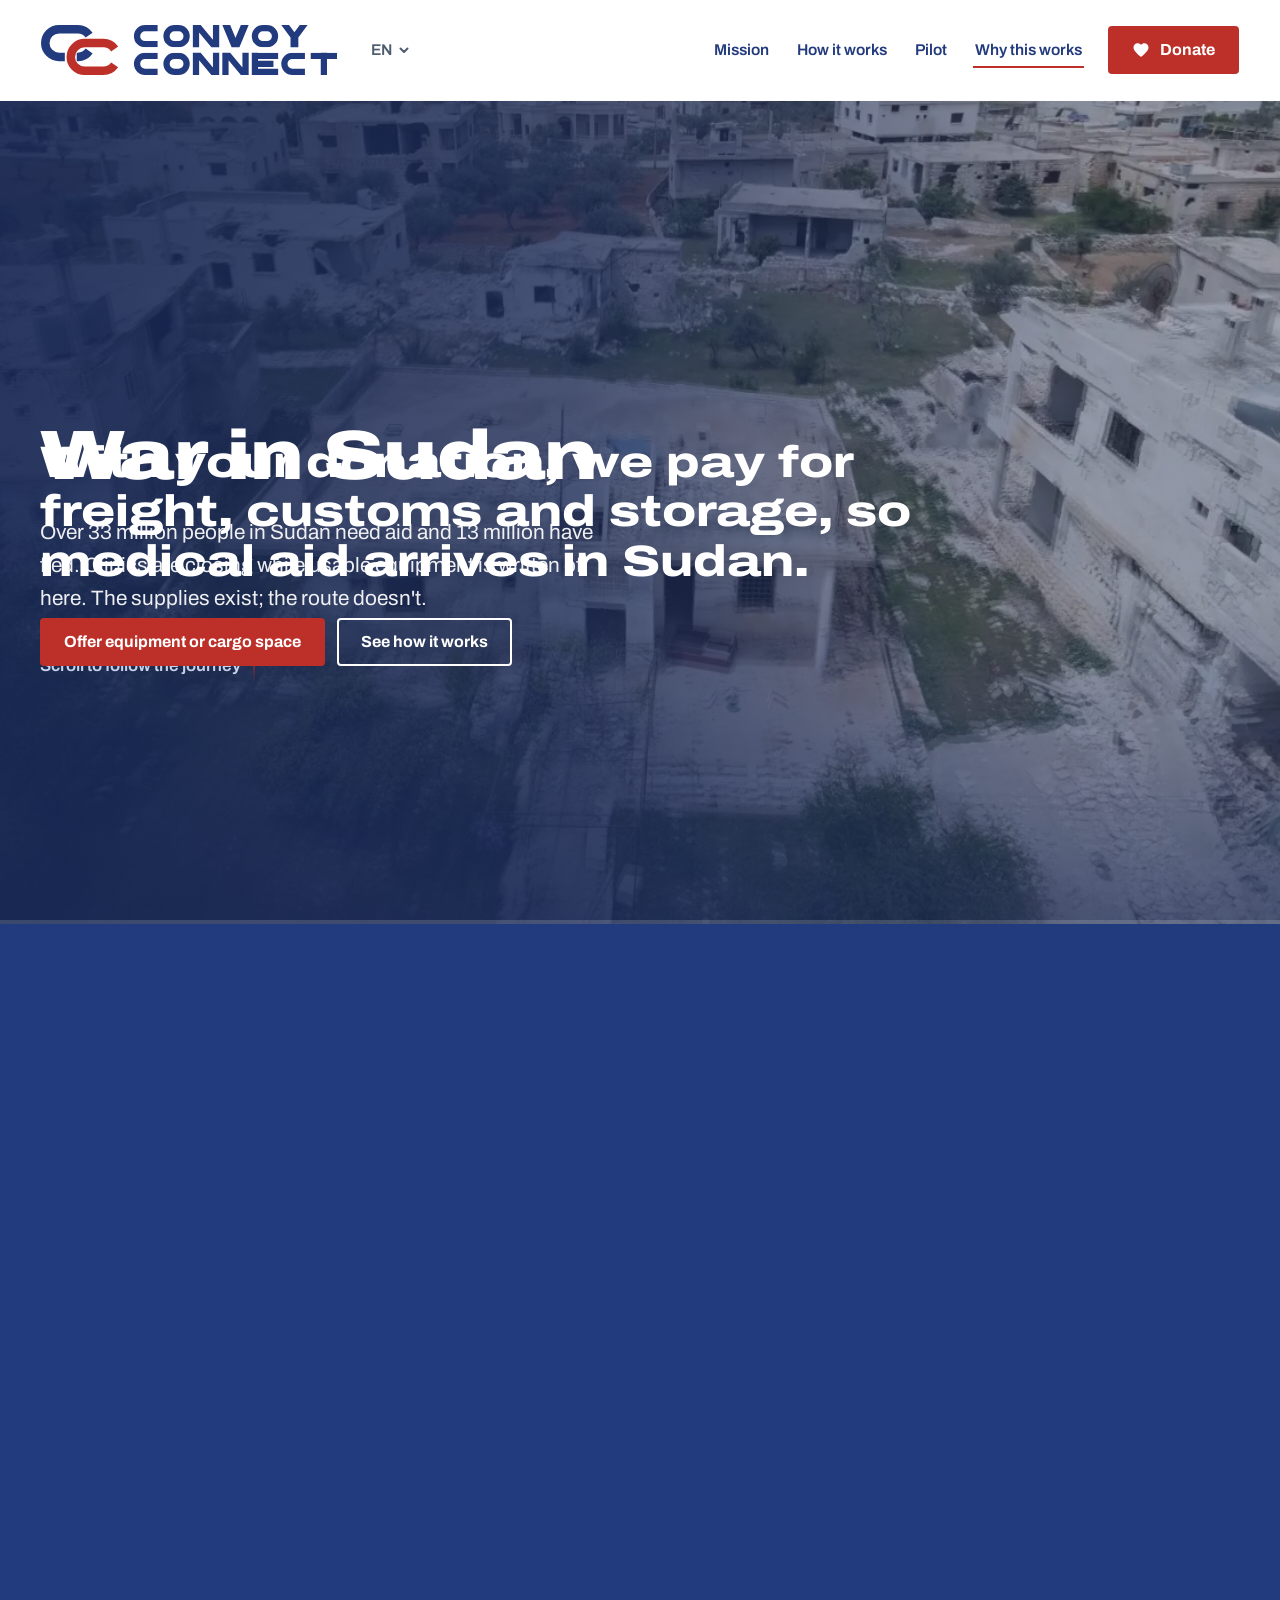
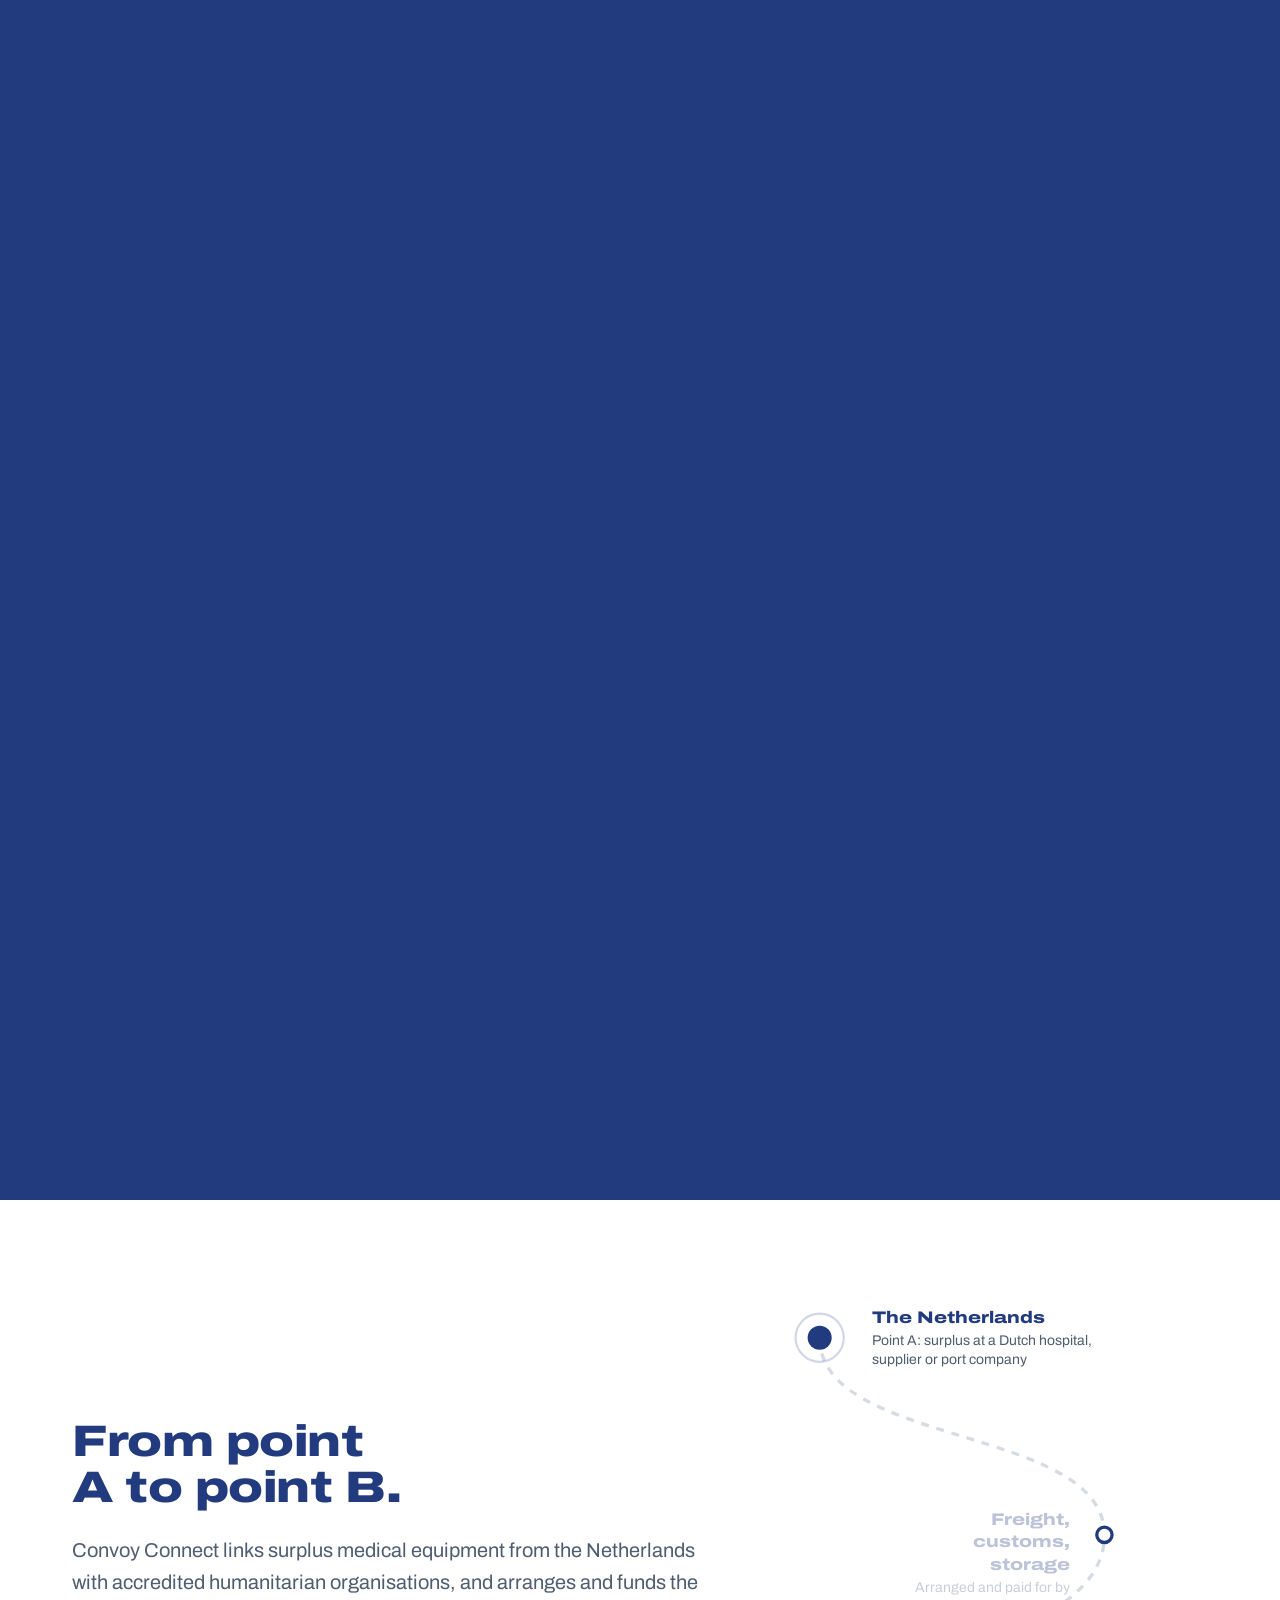
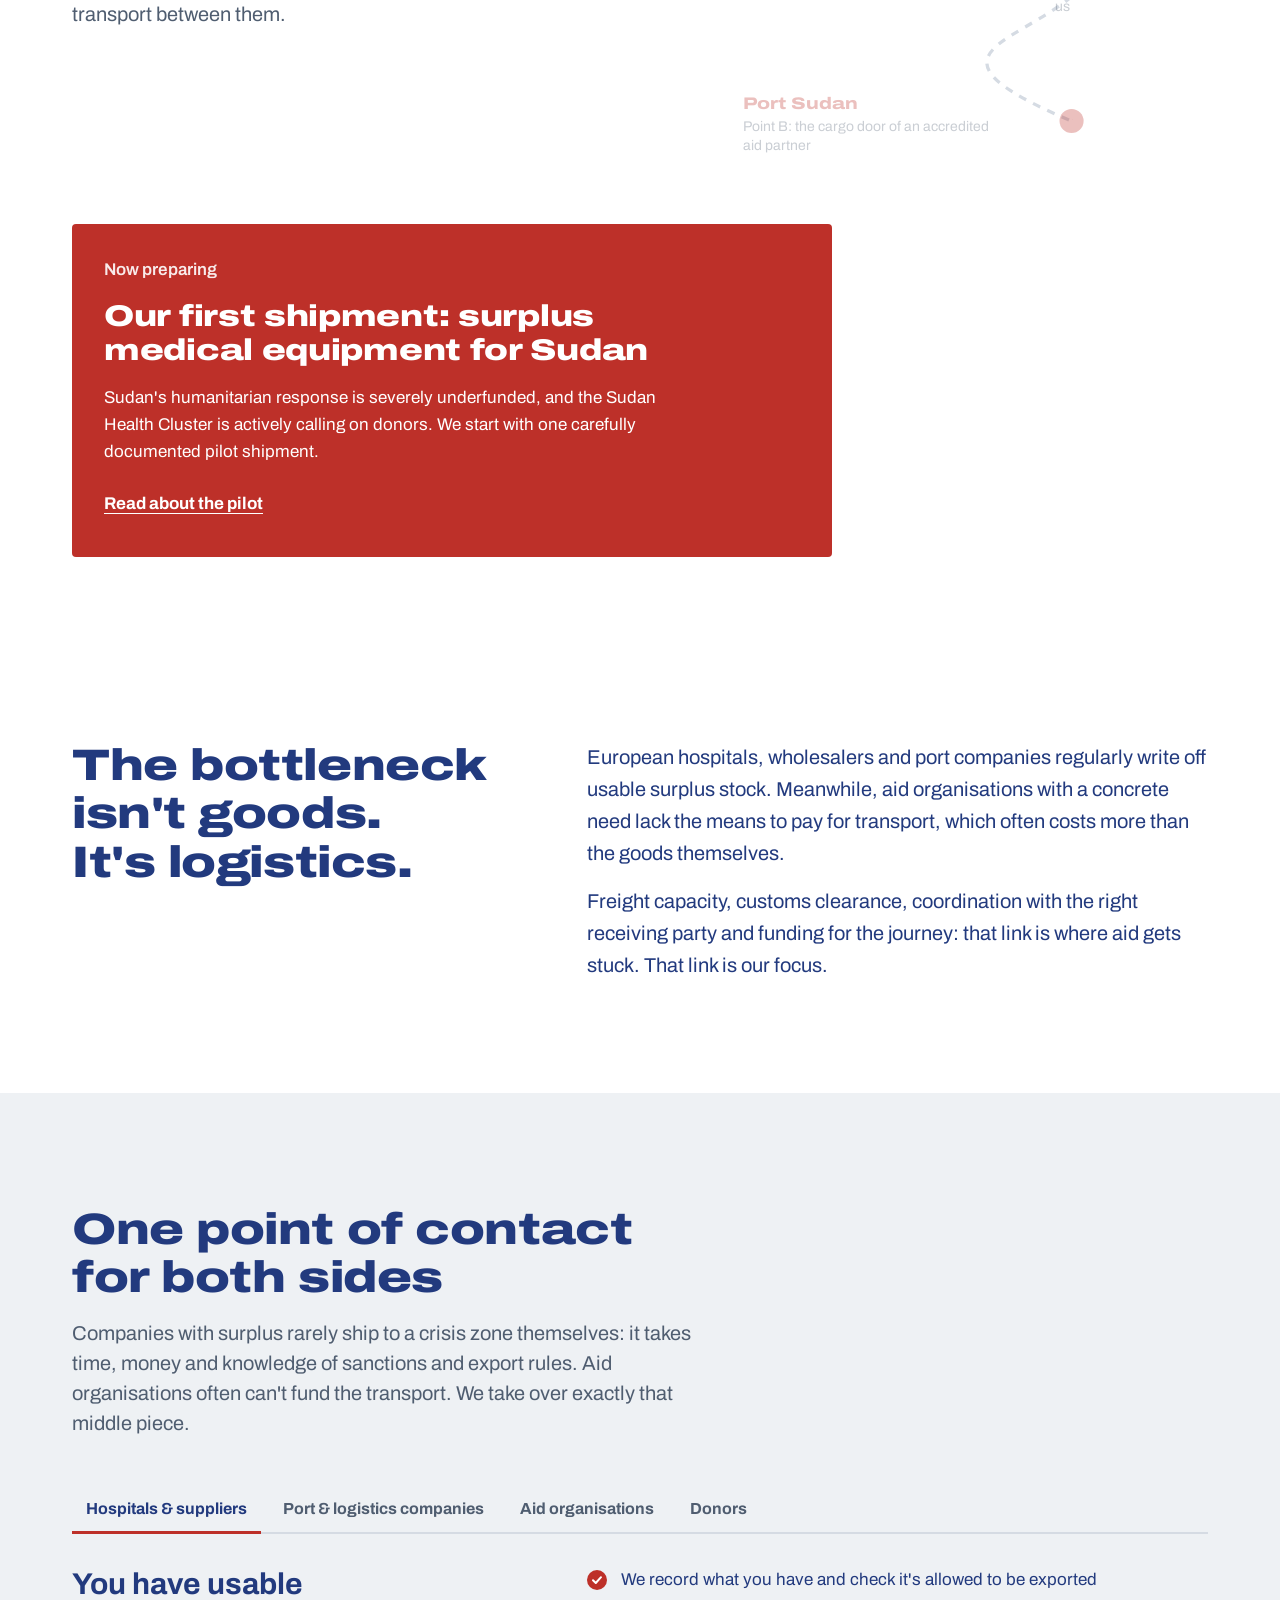
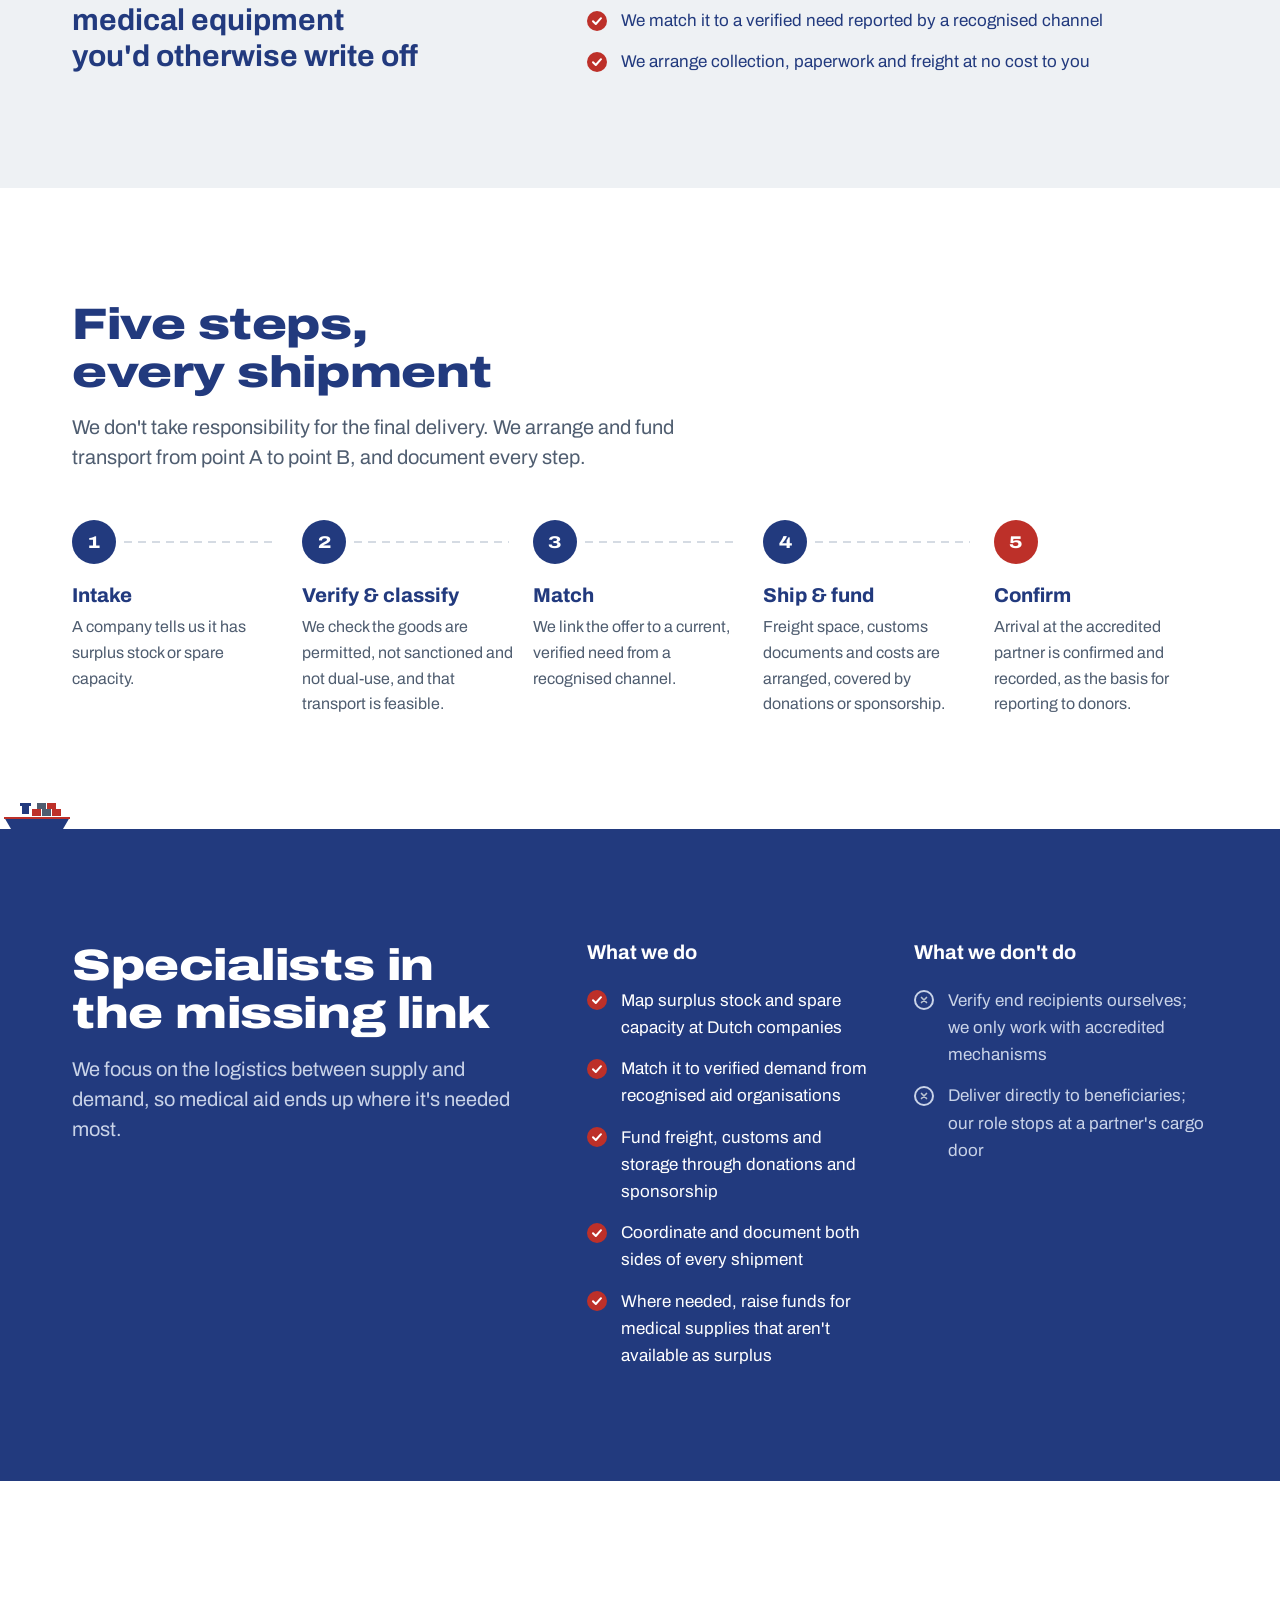
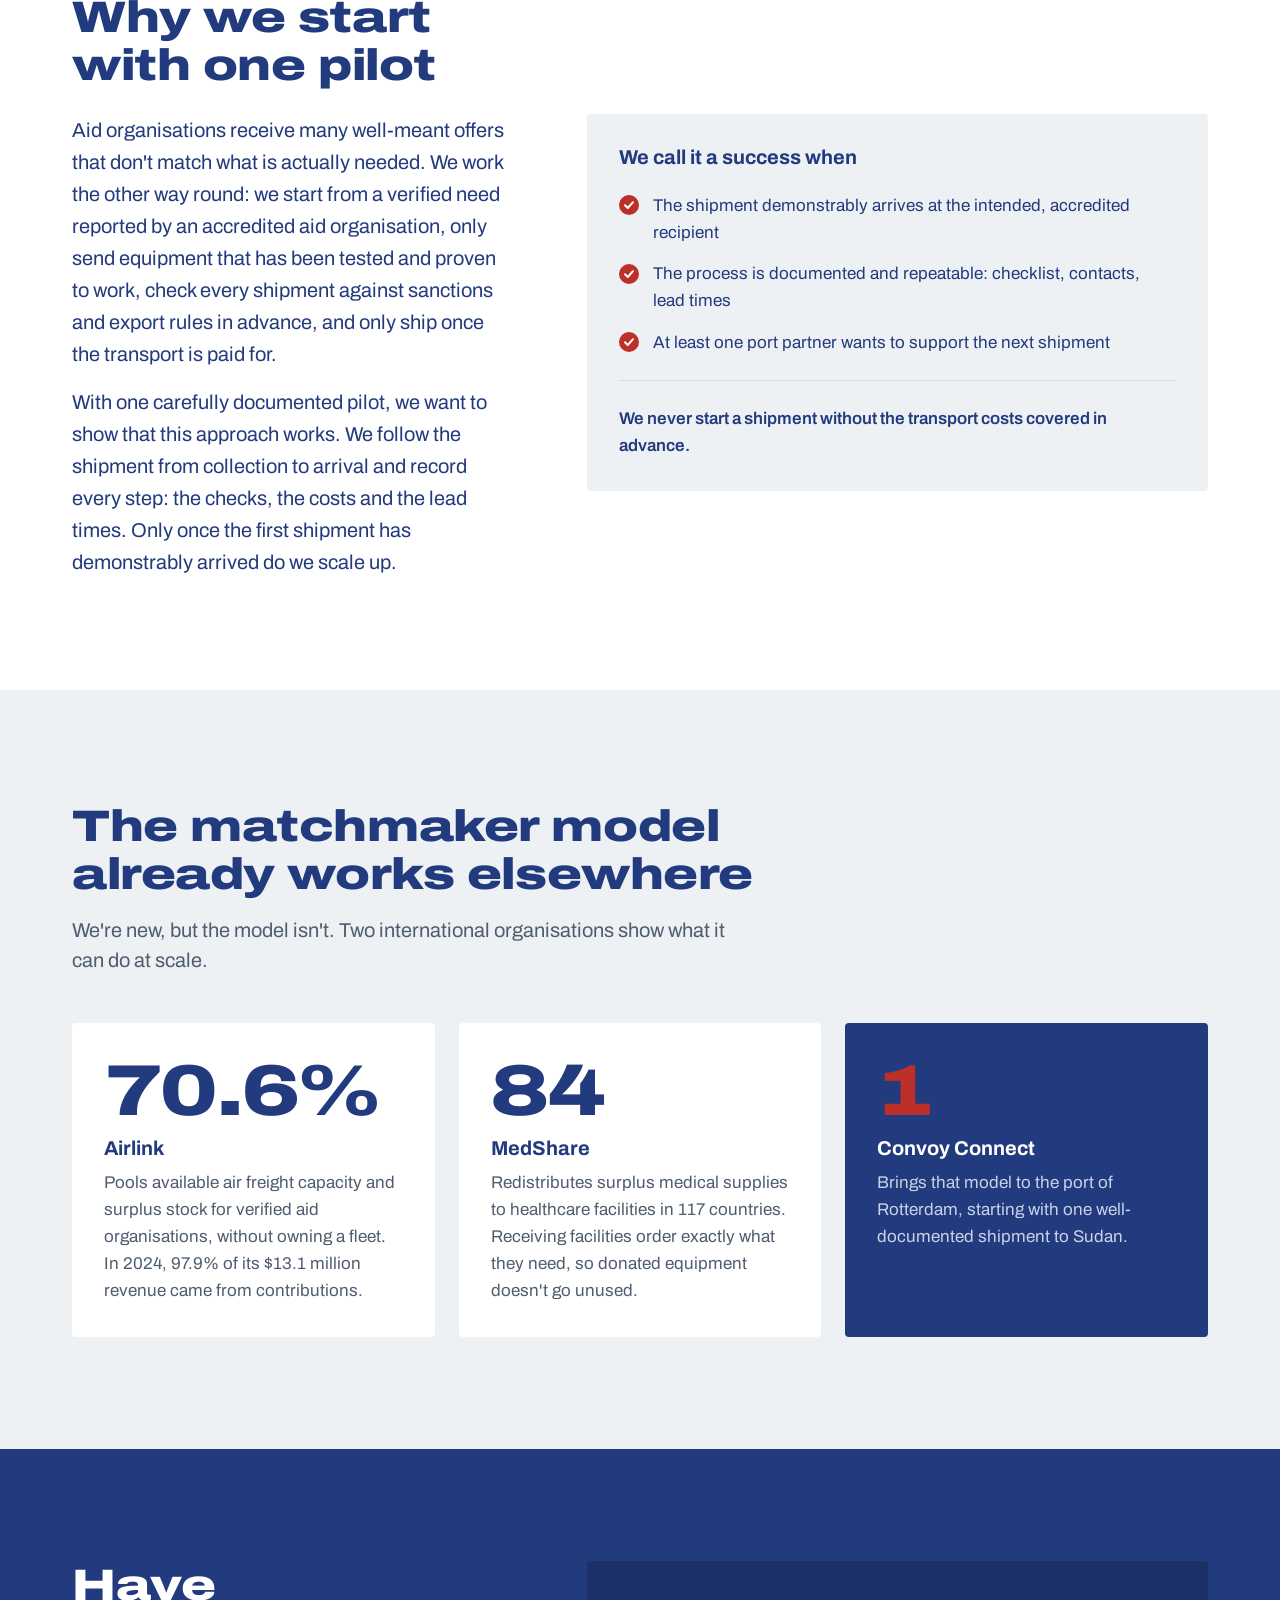
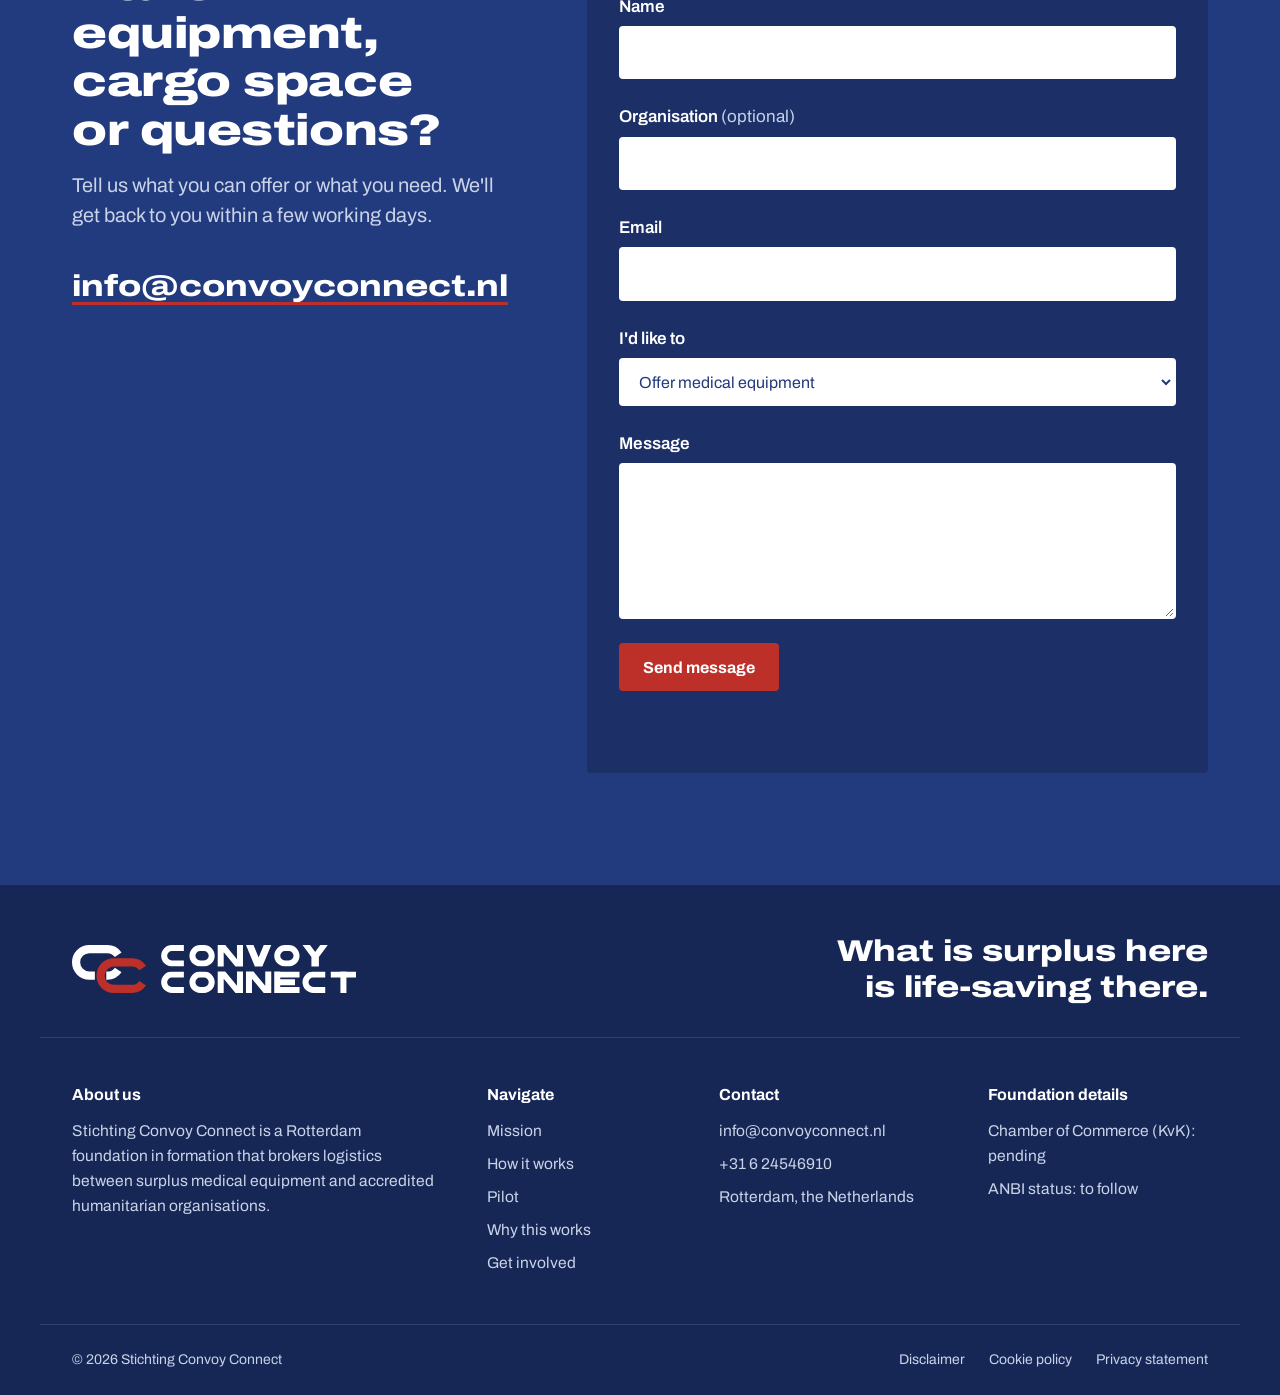
==== commit ab991ea7: "Contact form: instant confirmation, no preflight" ====
--- a/index.html
+++ b/index.html
@@ -403,6 +403,6 @@
     </div>
   </footer>
 
-  <script src="main.js?v=9"></script>
+  <script src="main.js?v=10"></script>
 </body>
 </html>
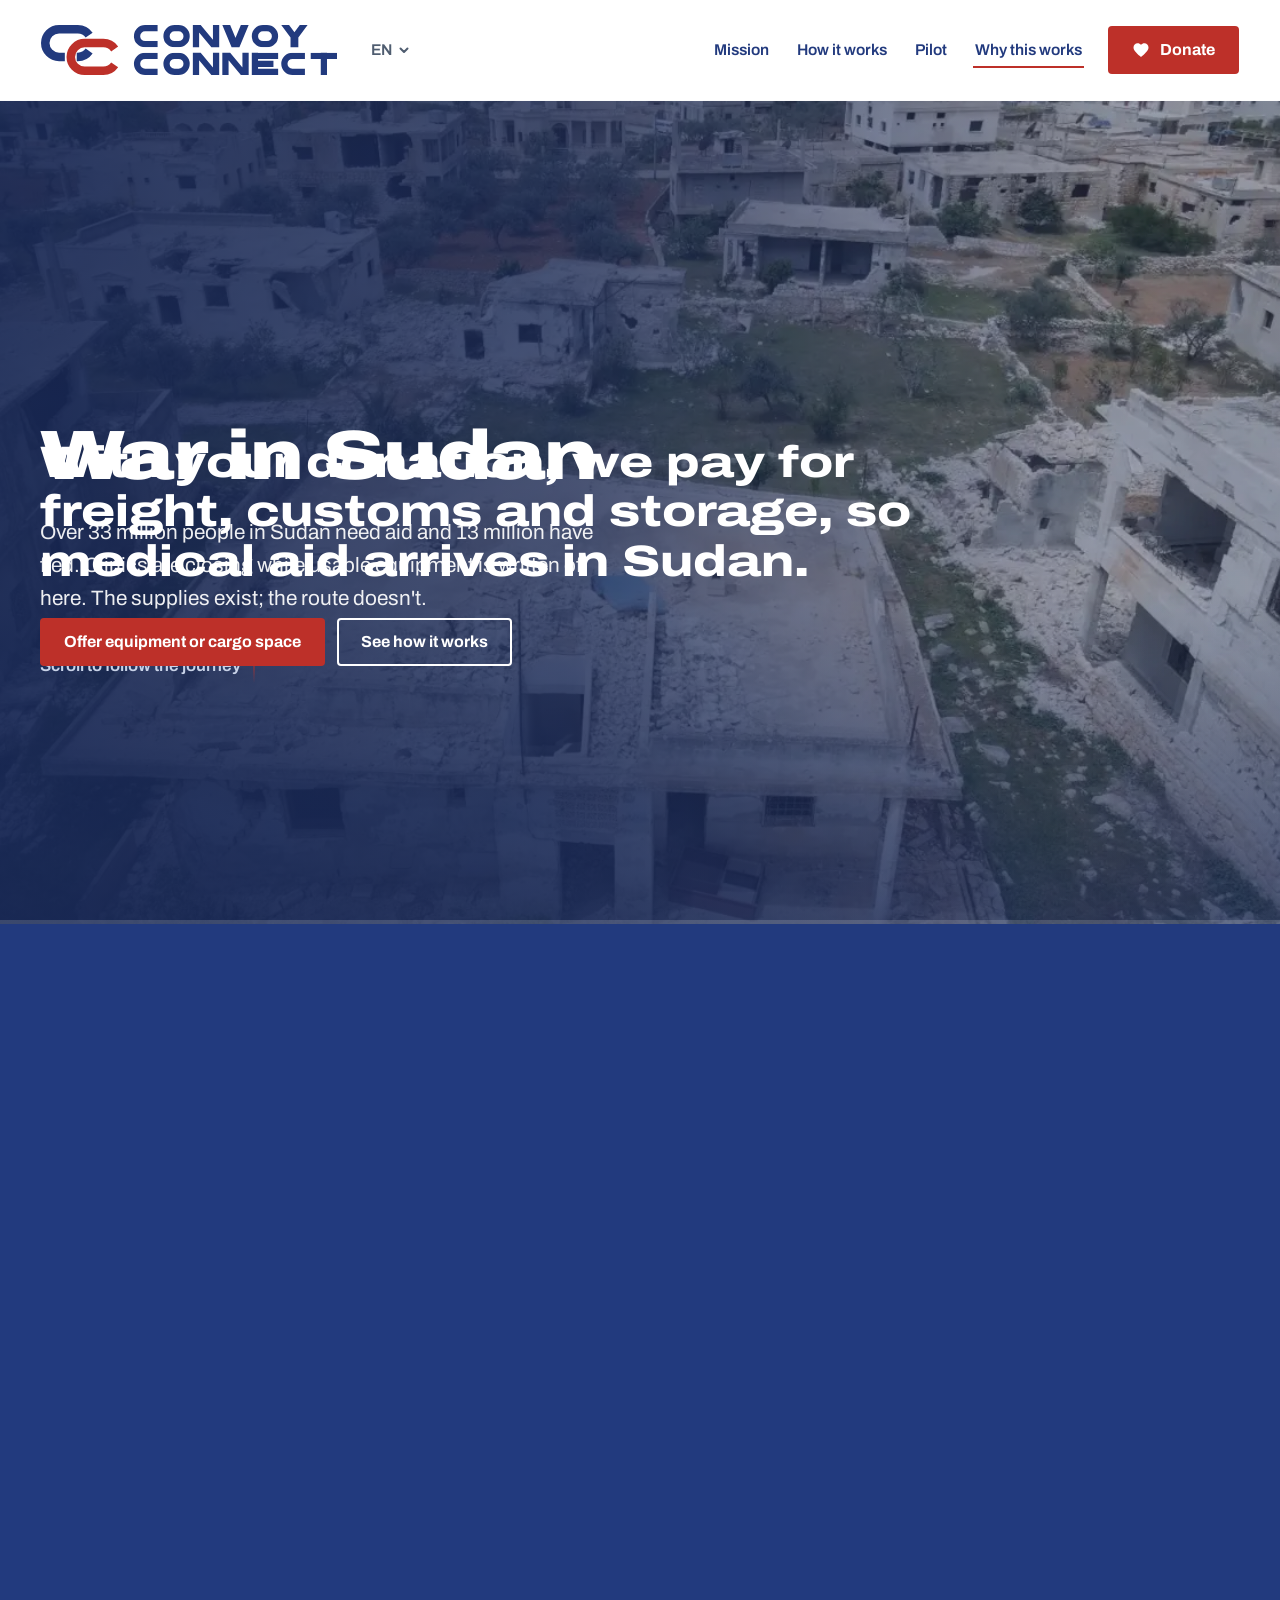
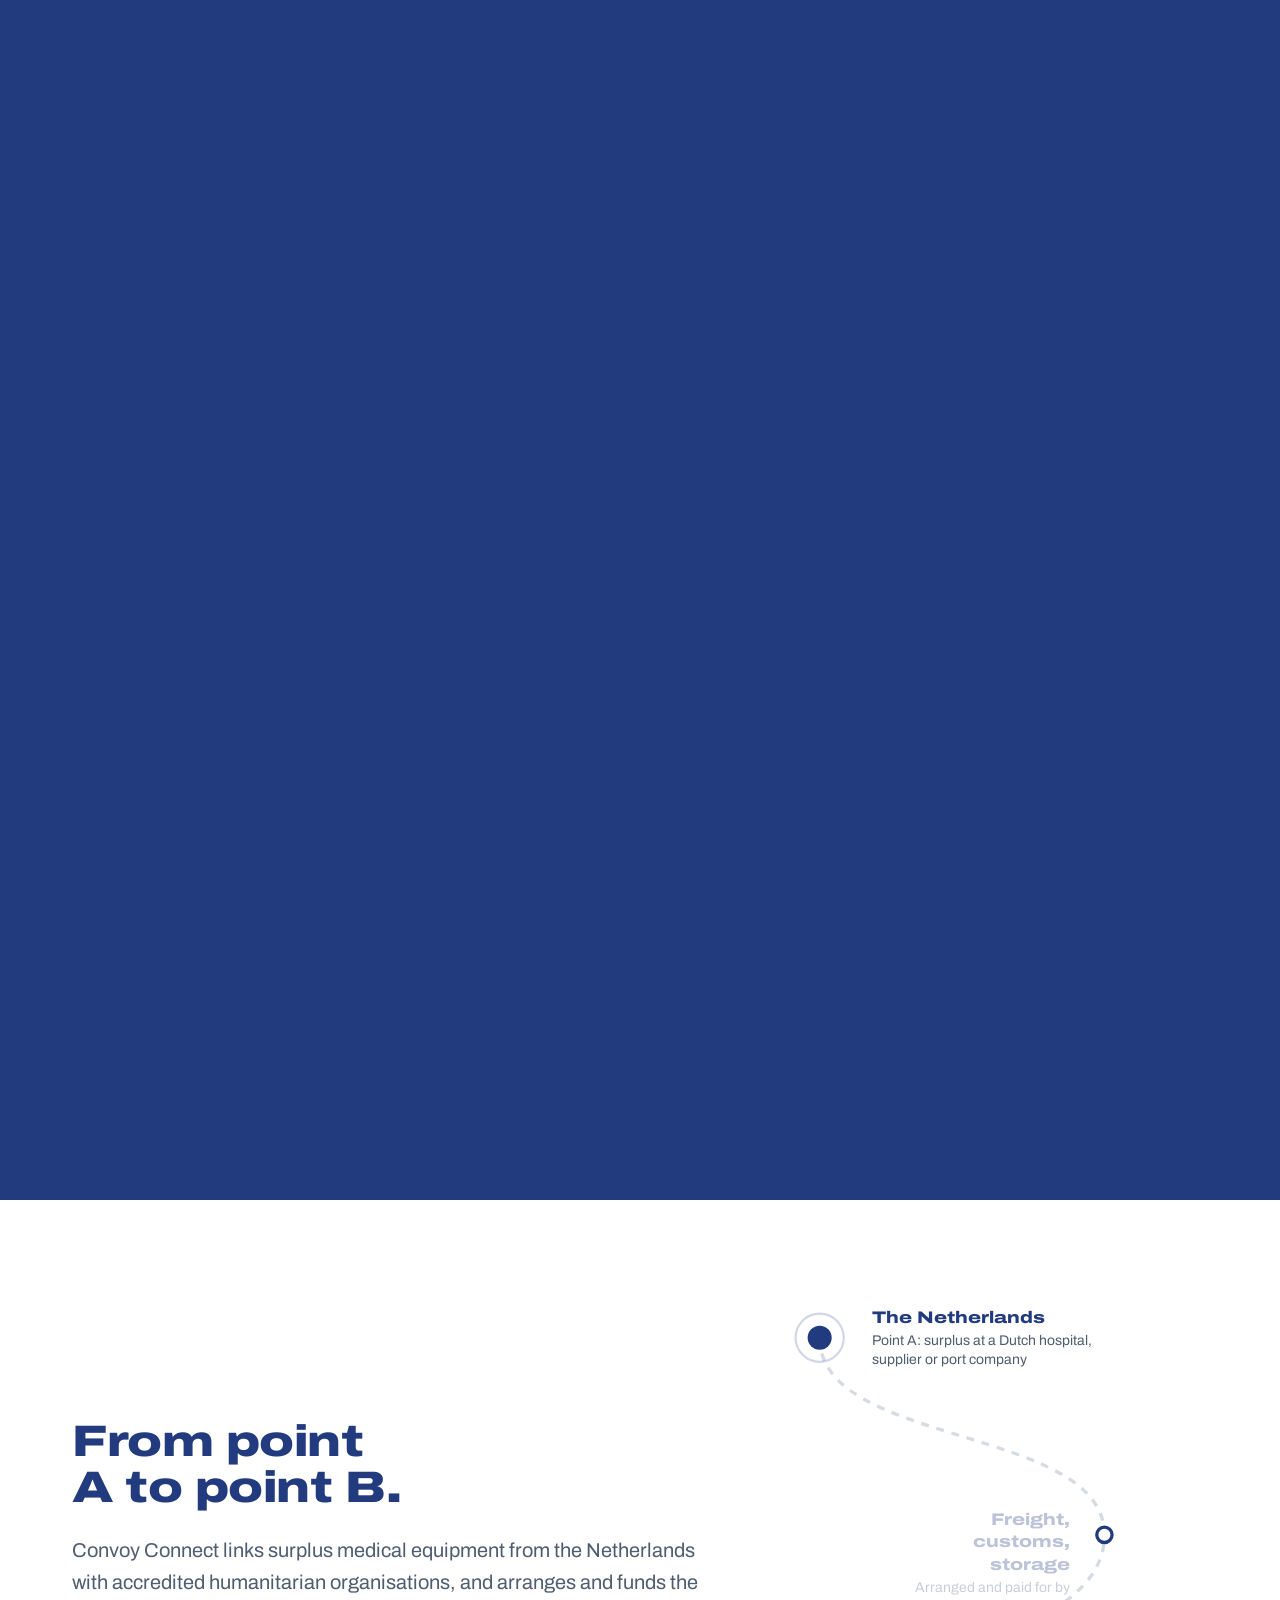
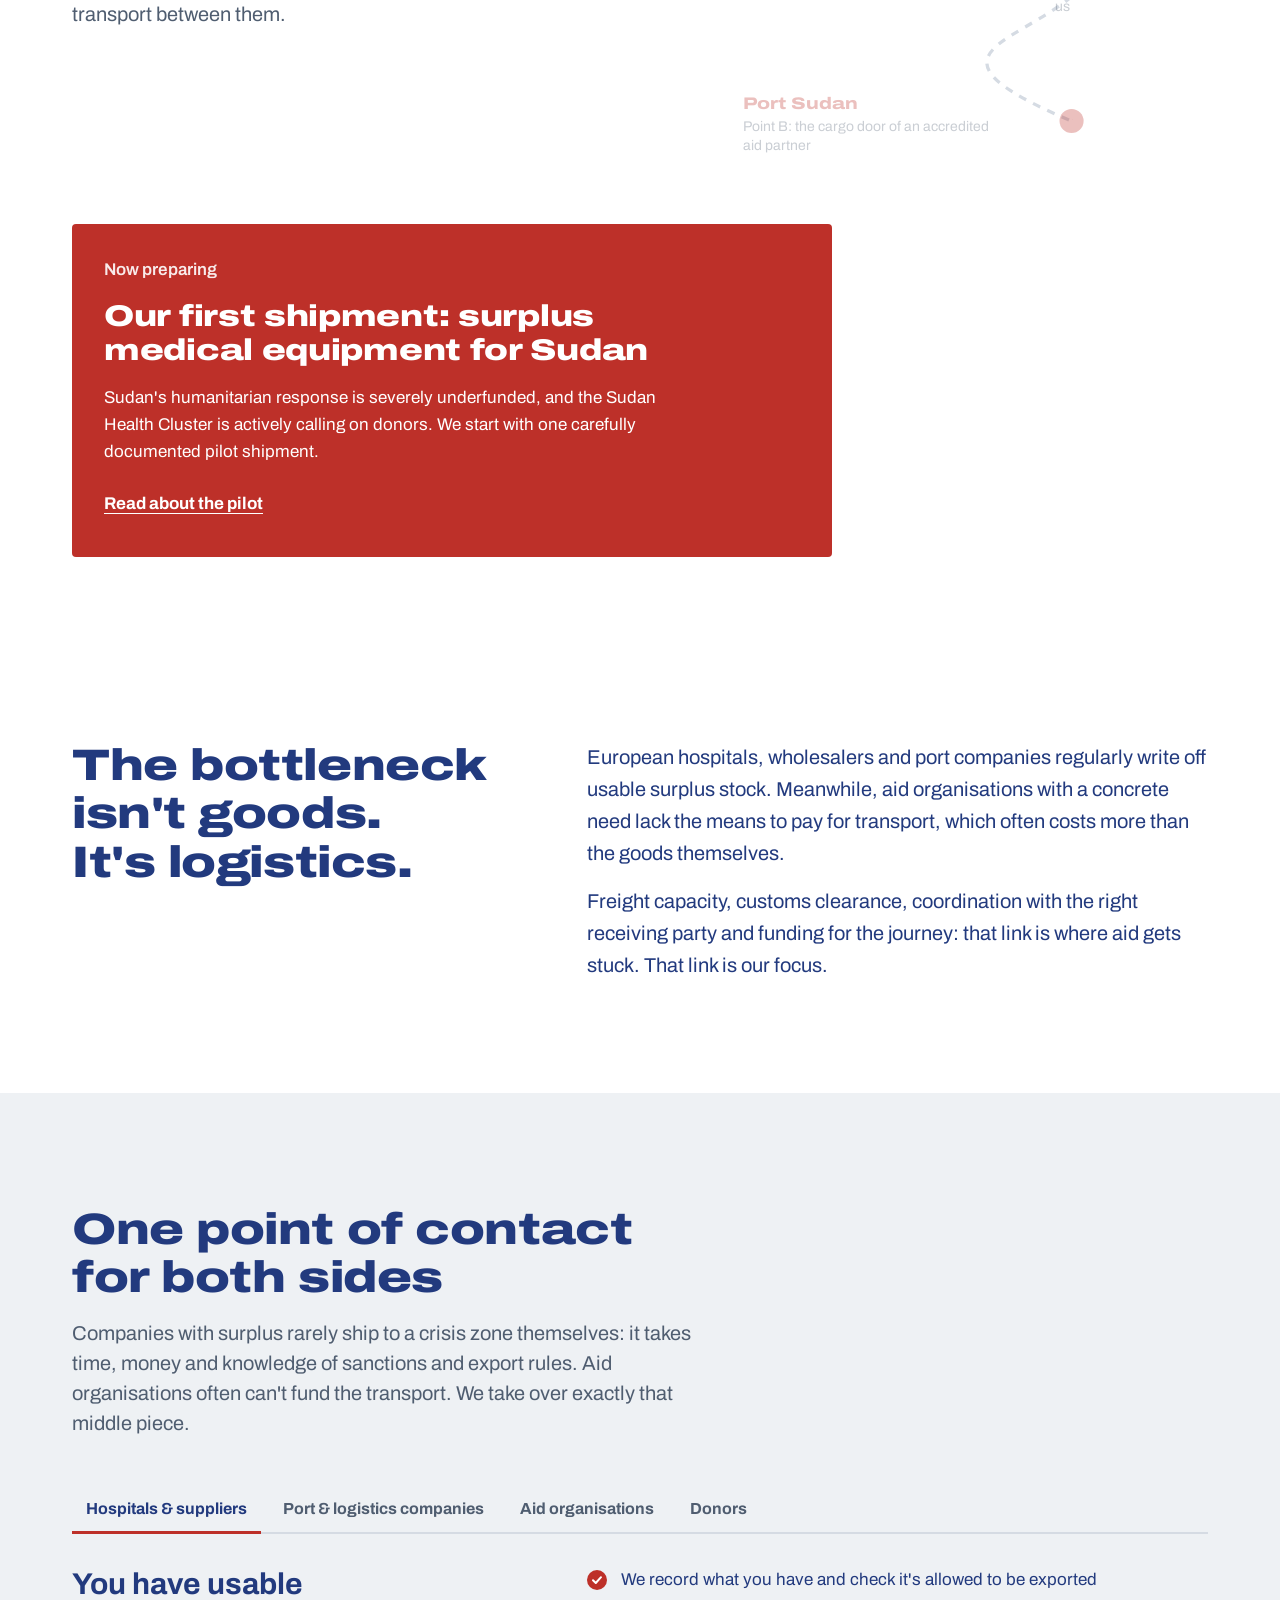
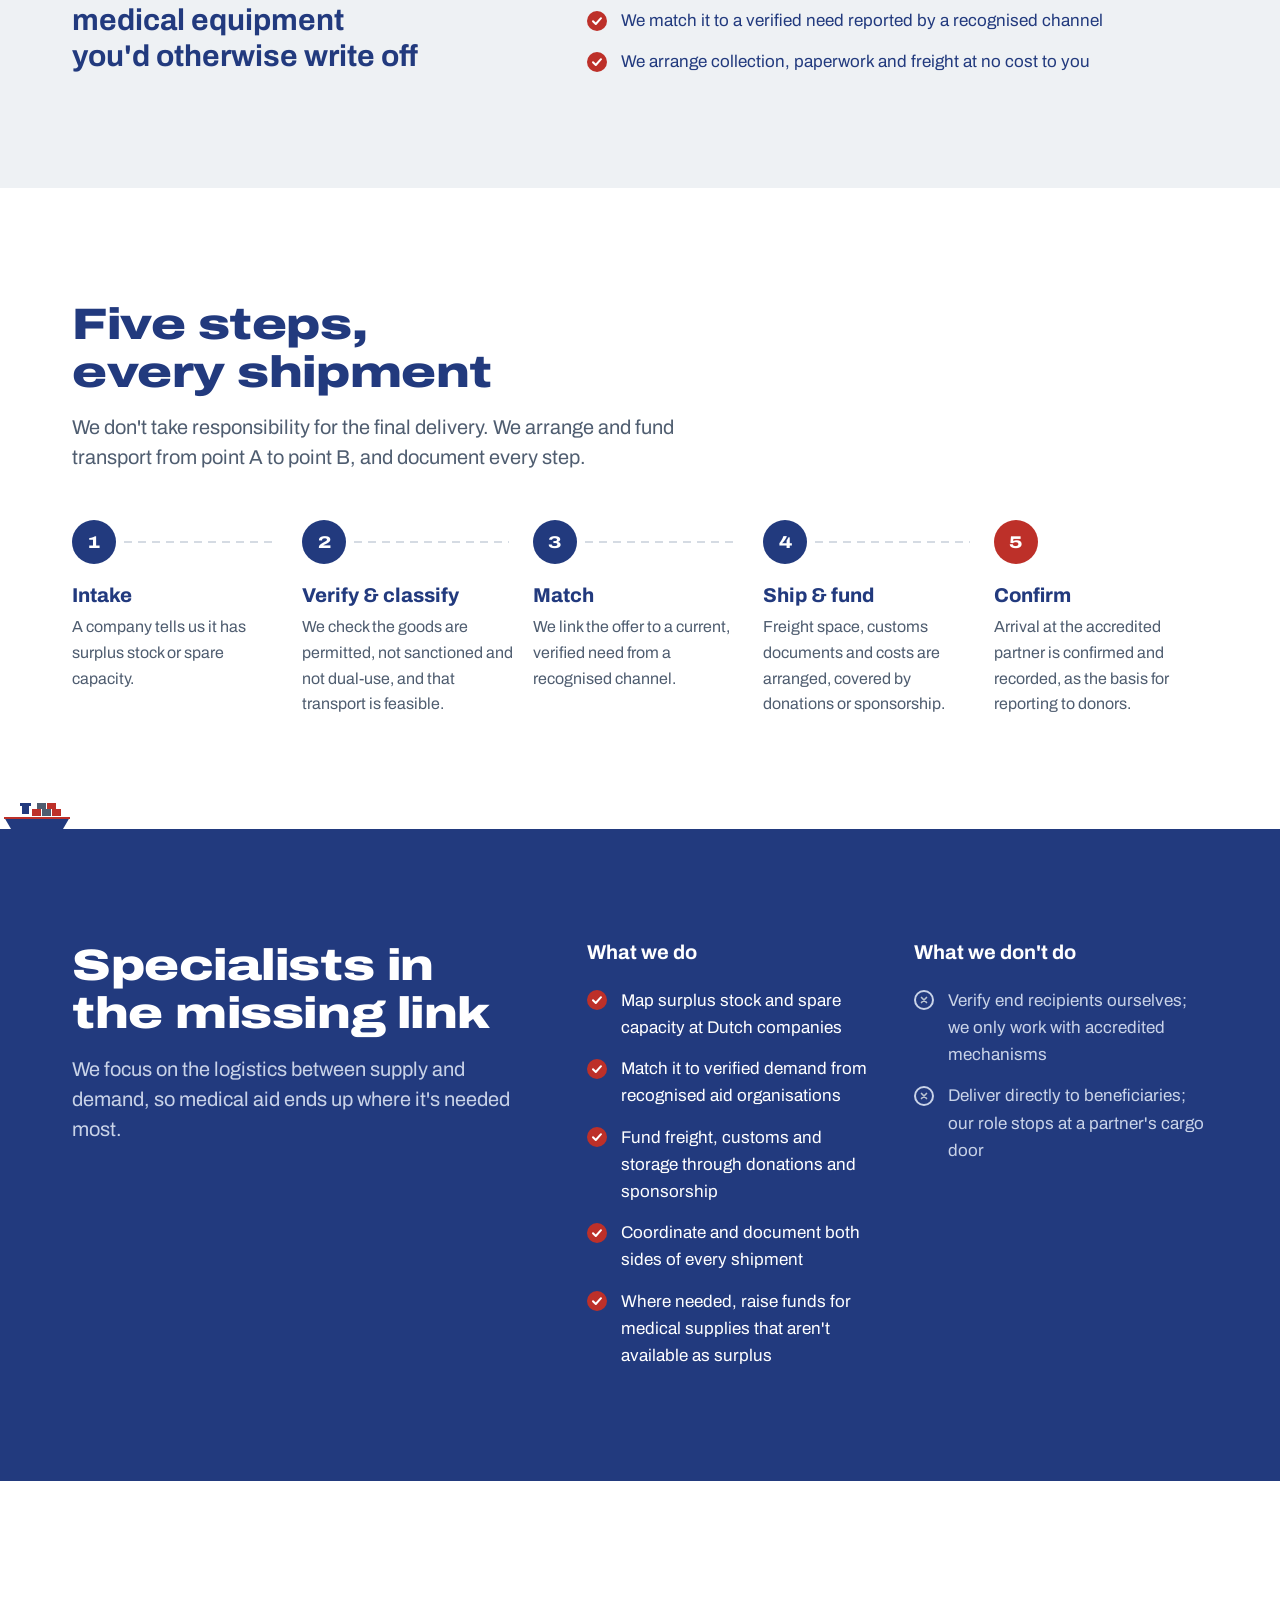
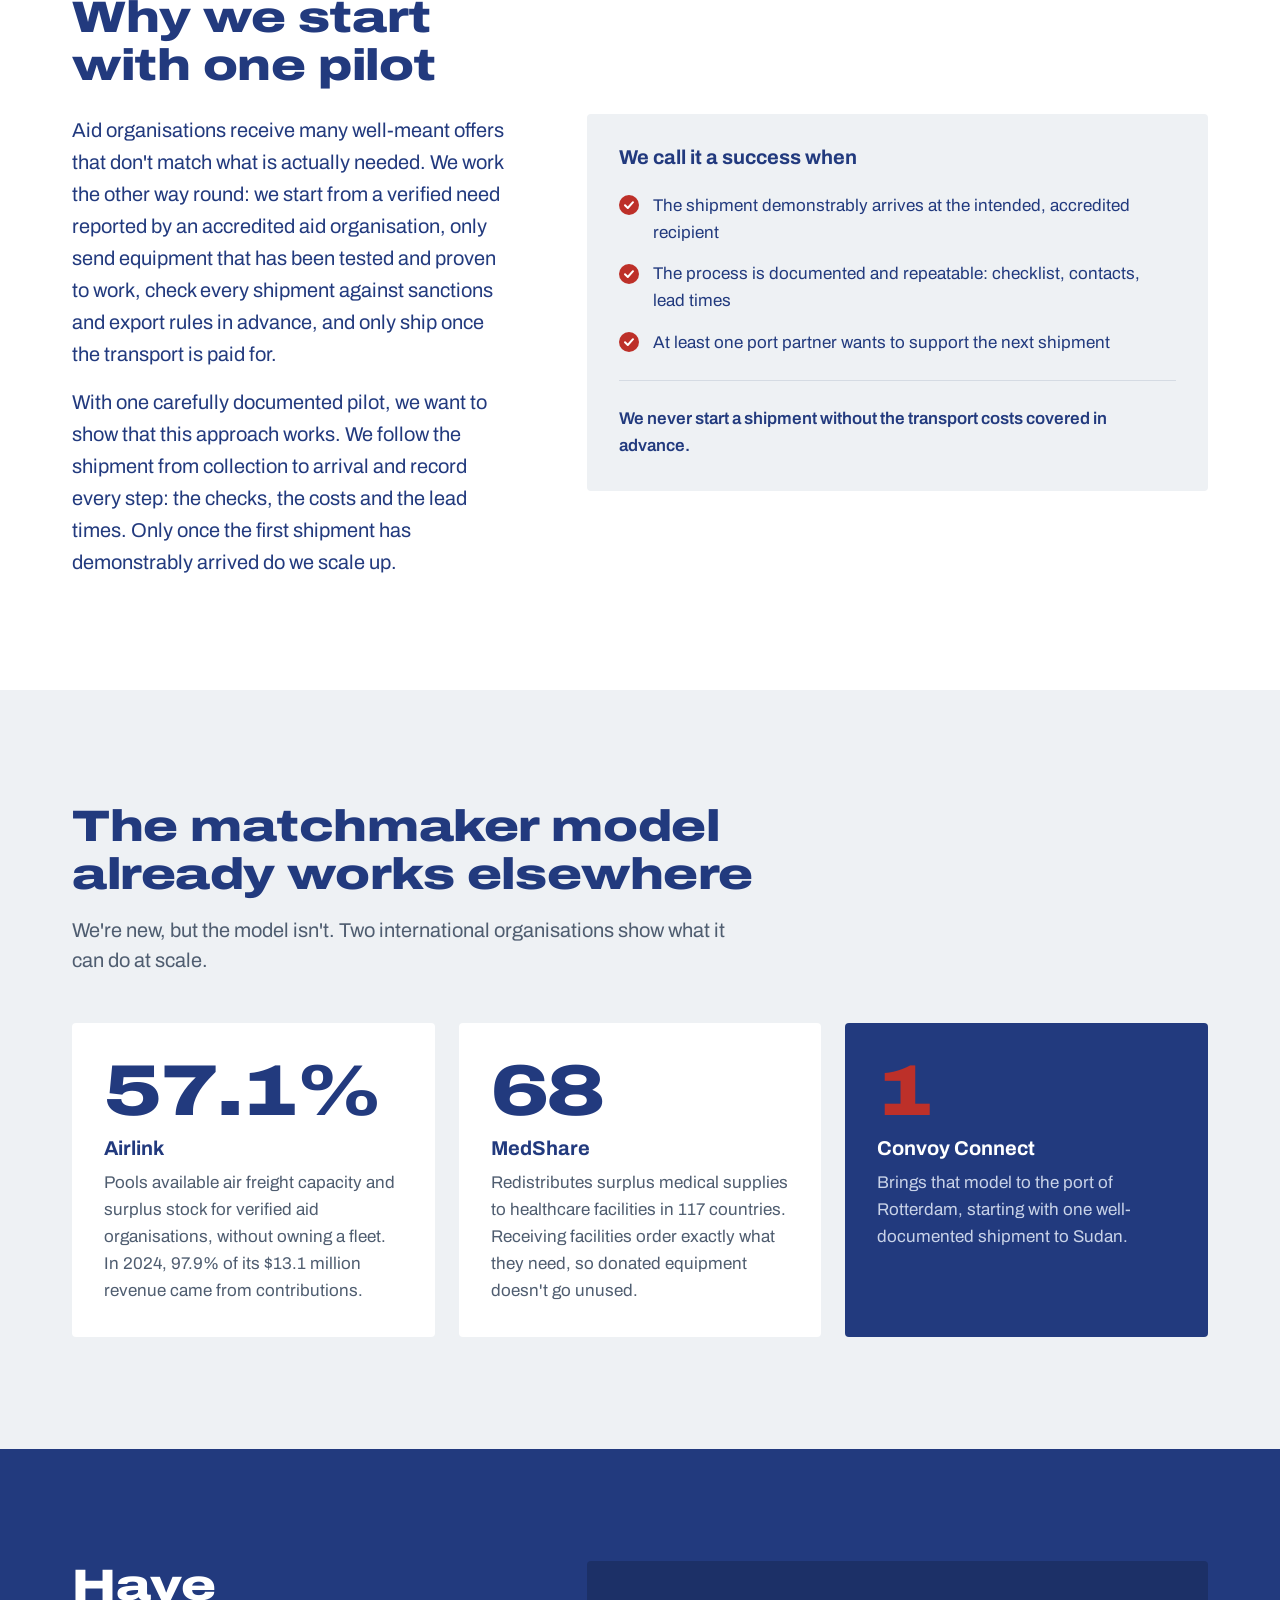
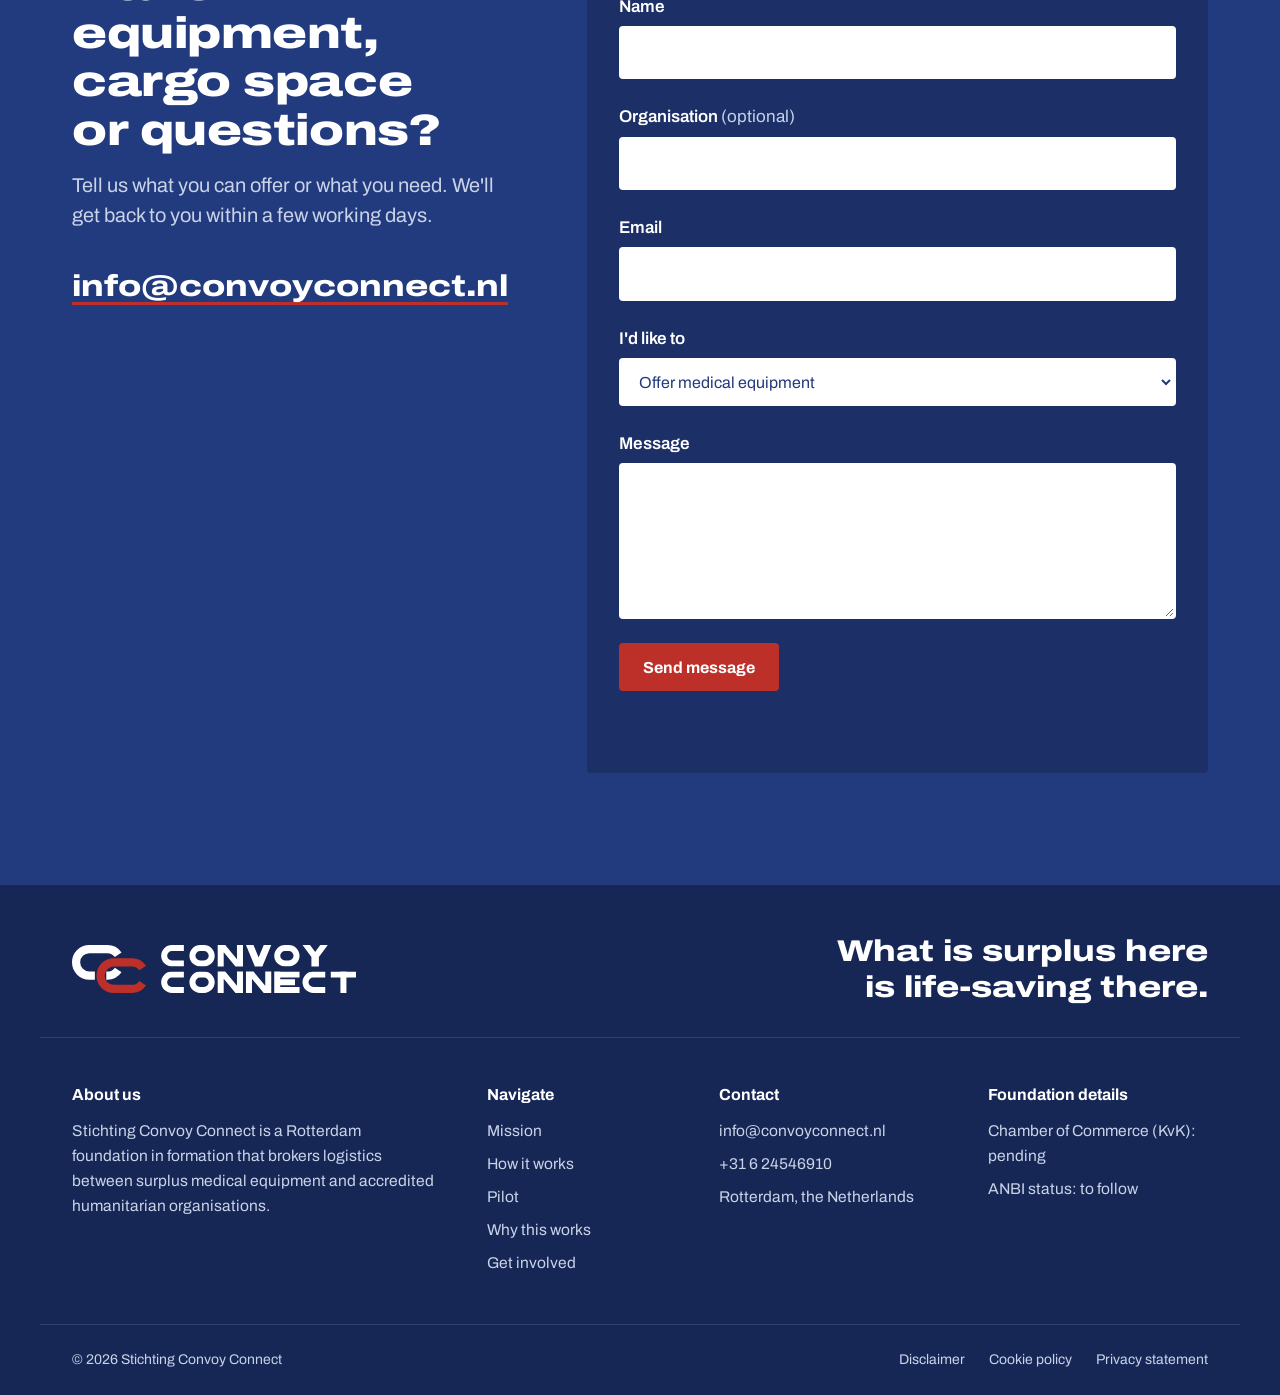
==== commit 322a365e: "Share preview image and Open Graph tags" ====
--- a/index.html
+++ b/index.html
@@ -5,6 +5,21 @@
   <meta name="viewport" content="width=device-width, initial-scale=1">
   <title>Convoy Connect | Humanitarian logistics matchmaker</title>
   <meta name="description" content="Stichting Convoy Connect connects surplus medical equipment from Rotterdam with accredited humanitarian organisations, and arranges and funds the transport in between.">
+  <link rel="canonical" href="https://convoyconnect.nl/">
+  <meta property="og:type" content="website">
+  <meta property="og:site_name" content="Convoy Connect">
+  <meta property="og:url" content="https://convoyconnect.nl/">
+  <meta property="og:title" content="Convoy Connect | Humanitarian logistics matchmaker">
+  <meta property="og:description" content="Surplus medical equipment from Rotterdam, connected with accredited aid organisations in Sudan. We arrange and fund the transport in between.">
+  <meta property="og:image" content="https://convoyconnect.nl/share.jpg">
+  <meta property="og:image:type" content="image/jpeg">
+  <meta property="og:image:width" content="1200">
+  <meta property="og:image:height" content="630">
+  <meta property="og:image:alt" content="Convoy Connect: The supplies exist. The route doesn't.">
+  <meta property="og:locale" content="en_GB">
+  <meta property="og:locale:alternate" content="nl_NL">
+  <meta property="og:locale:alternate" content="fr_FR">
+  <meta name="twitter:card" content="summary_large_image">
   <link rel="icon" type="image/svg+xml" href="logo/favicon.svg?v=2">
   <link rel="icon" type="image/png" href="logo/favicon.png?v=2">
   <link rel="apple-touch-icon" href="logo/favicon.png?v=2">
